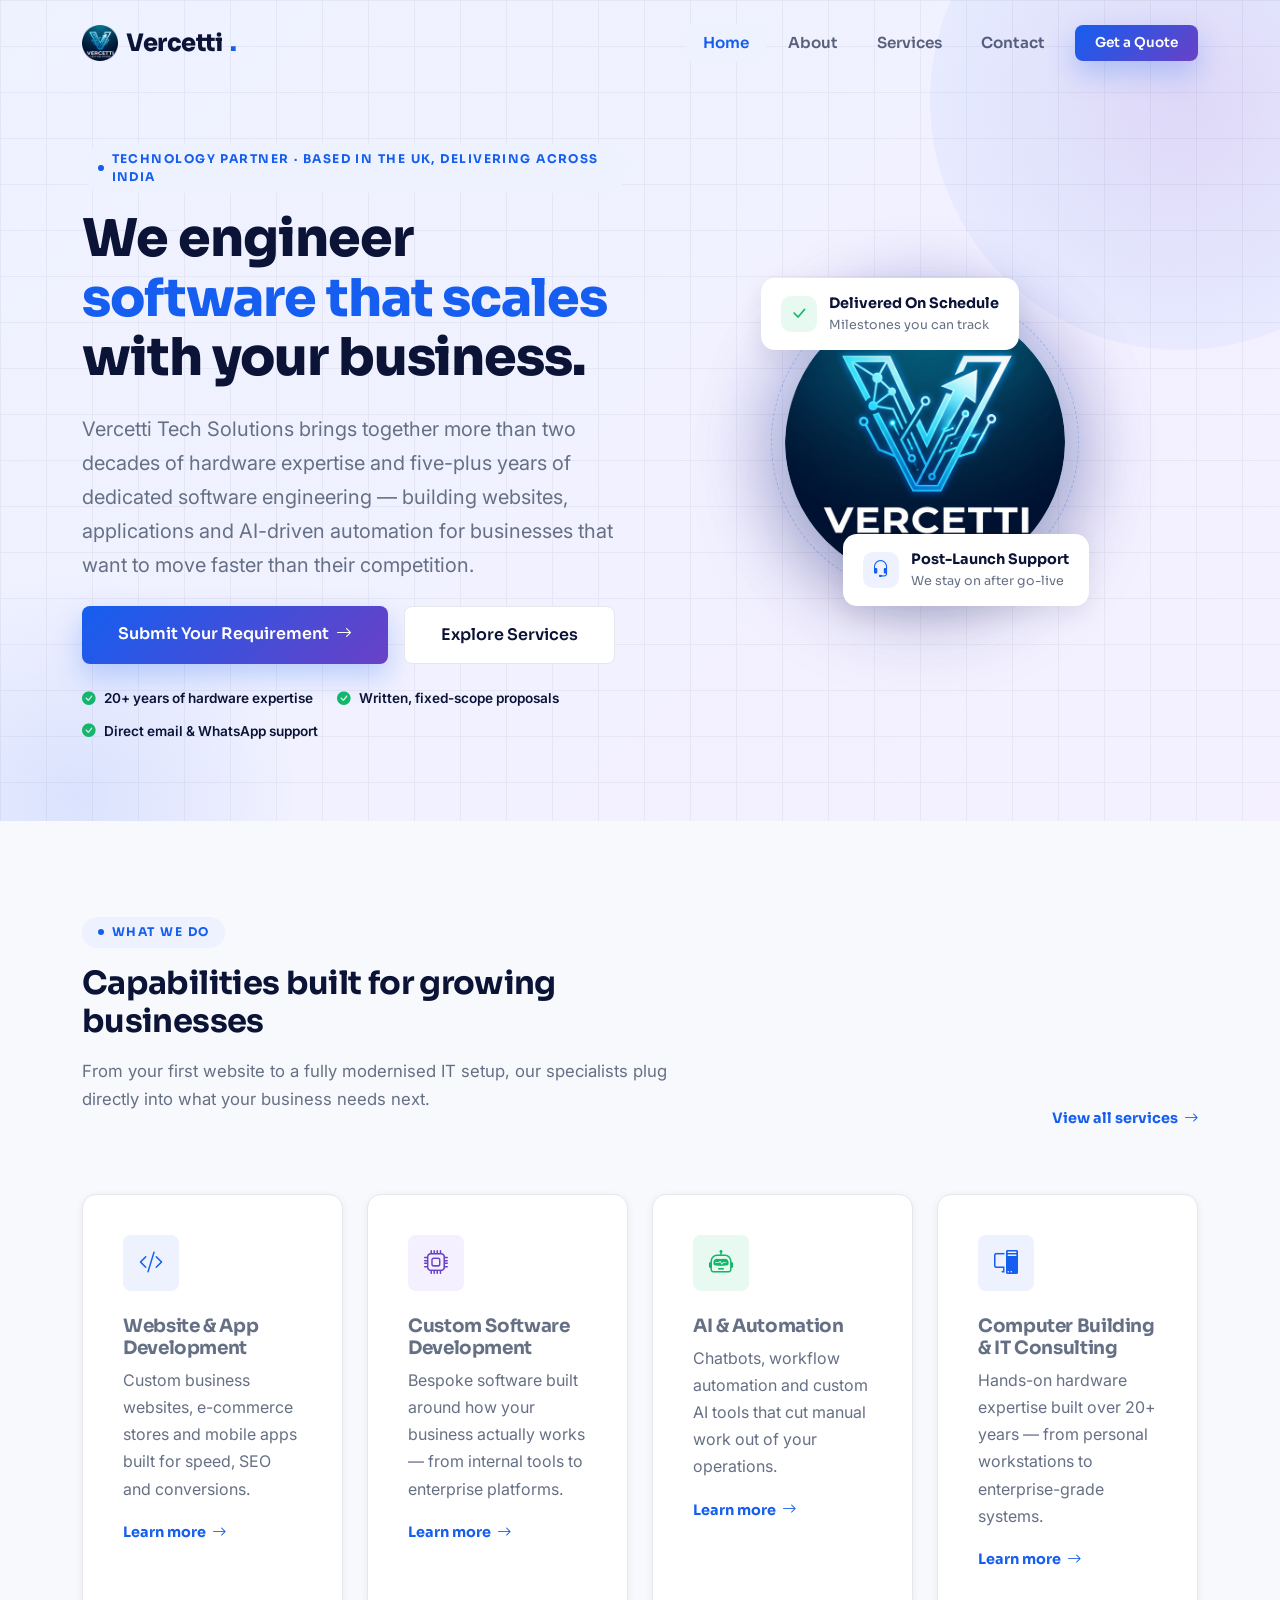
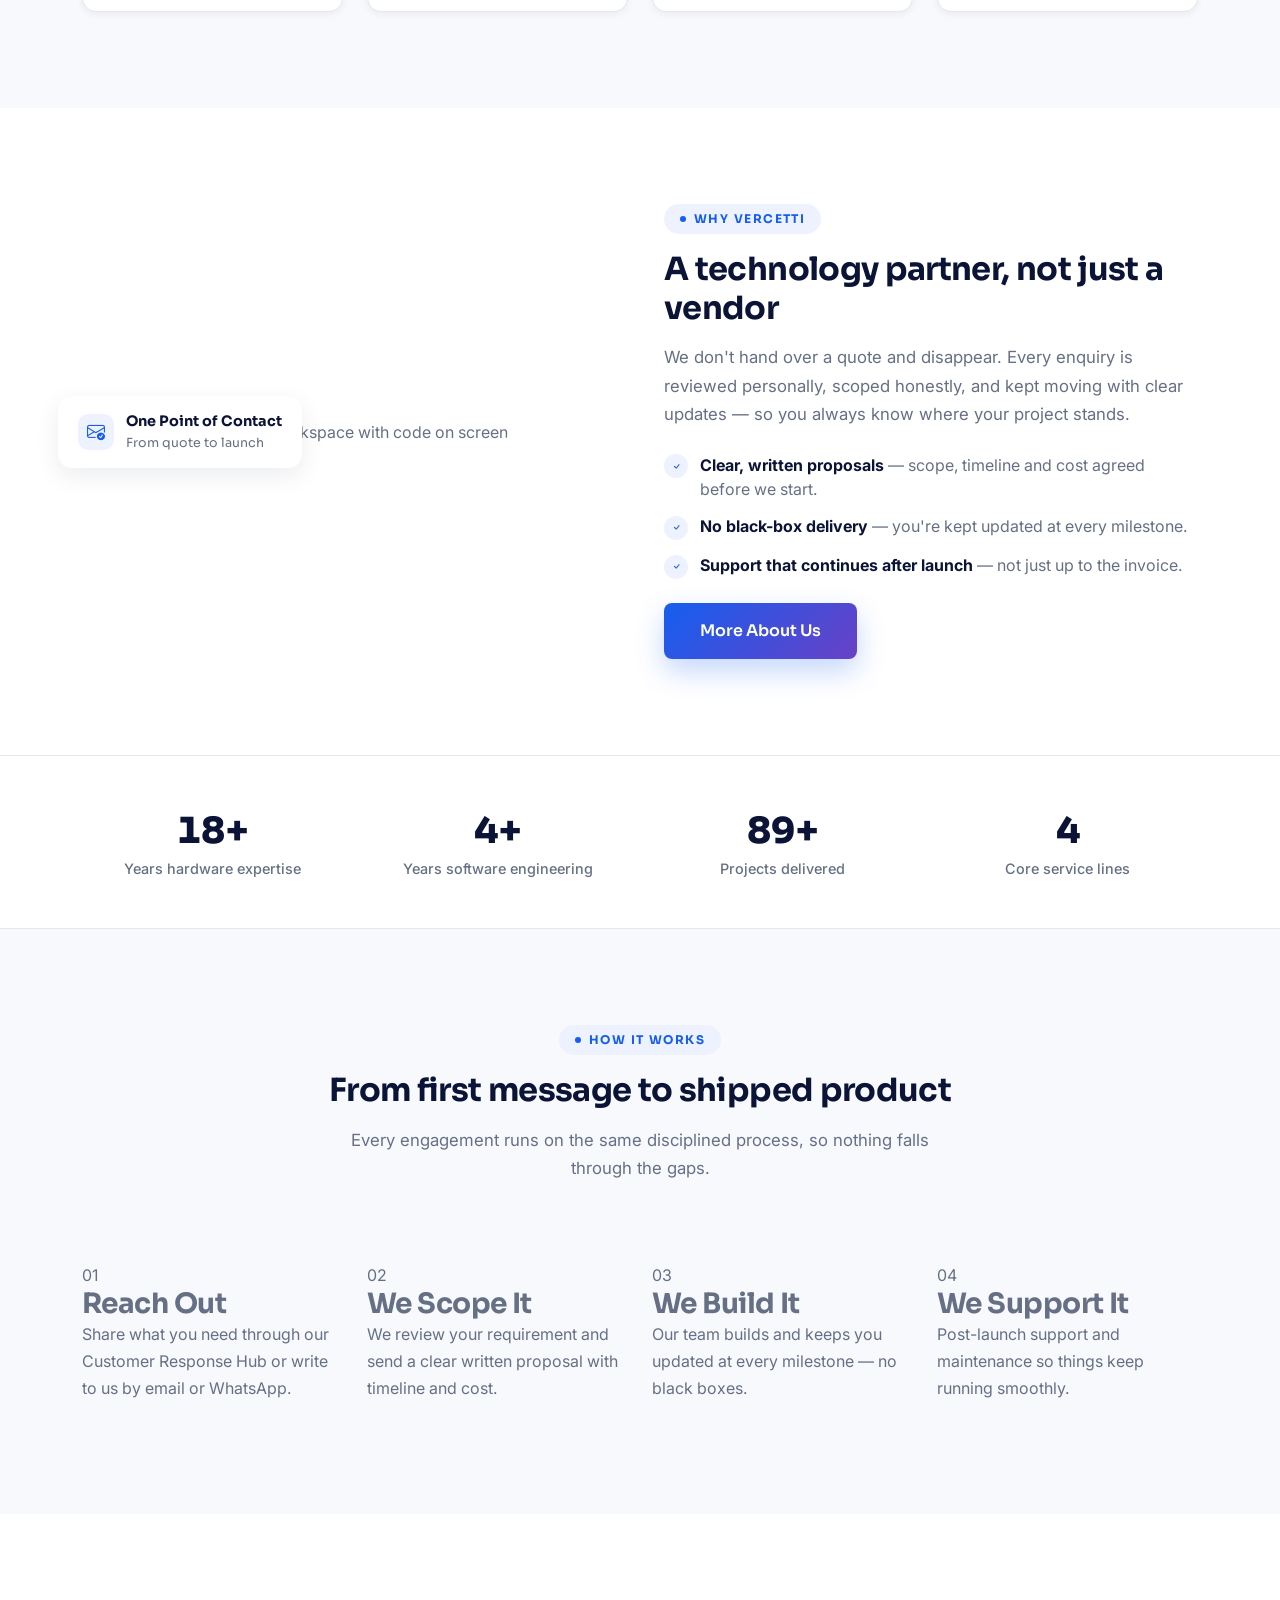
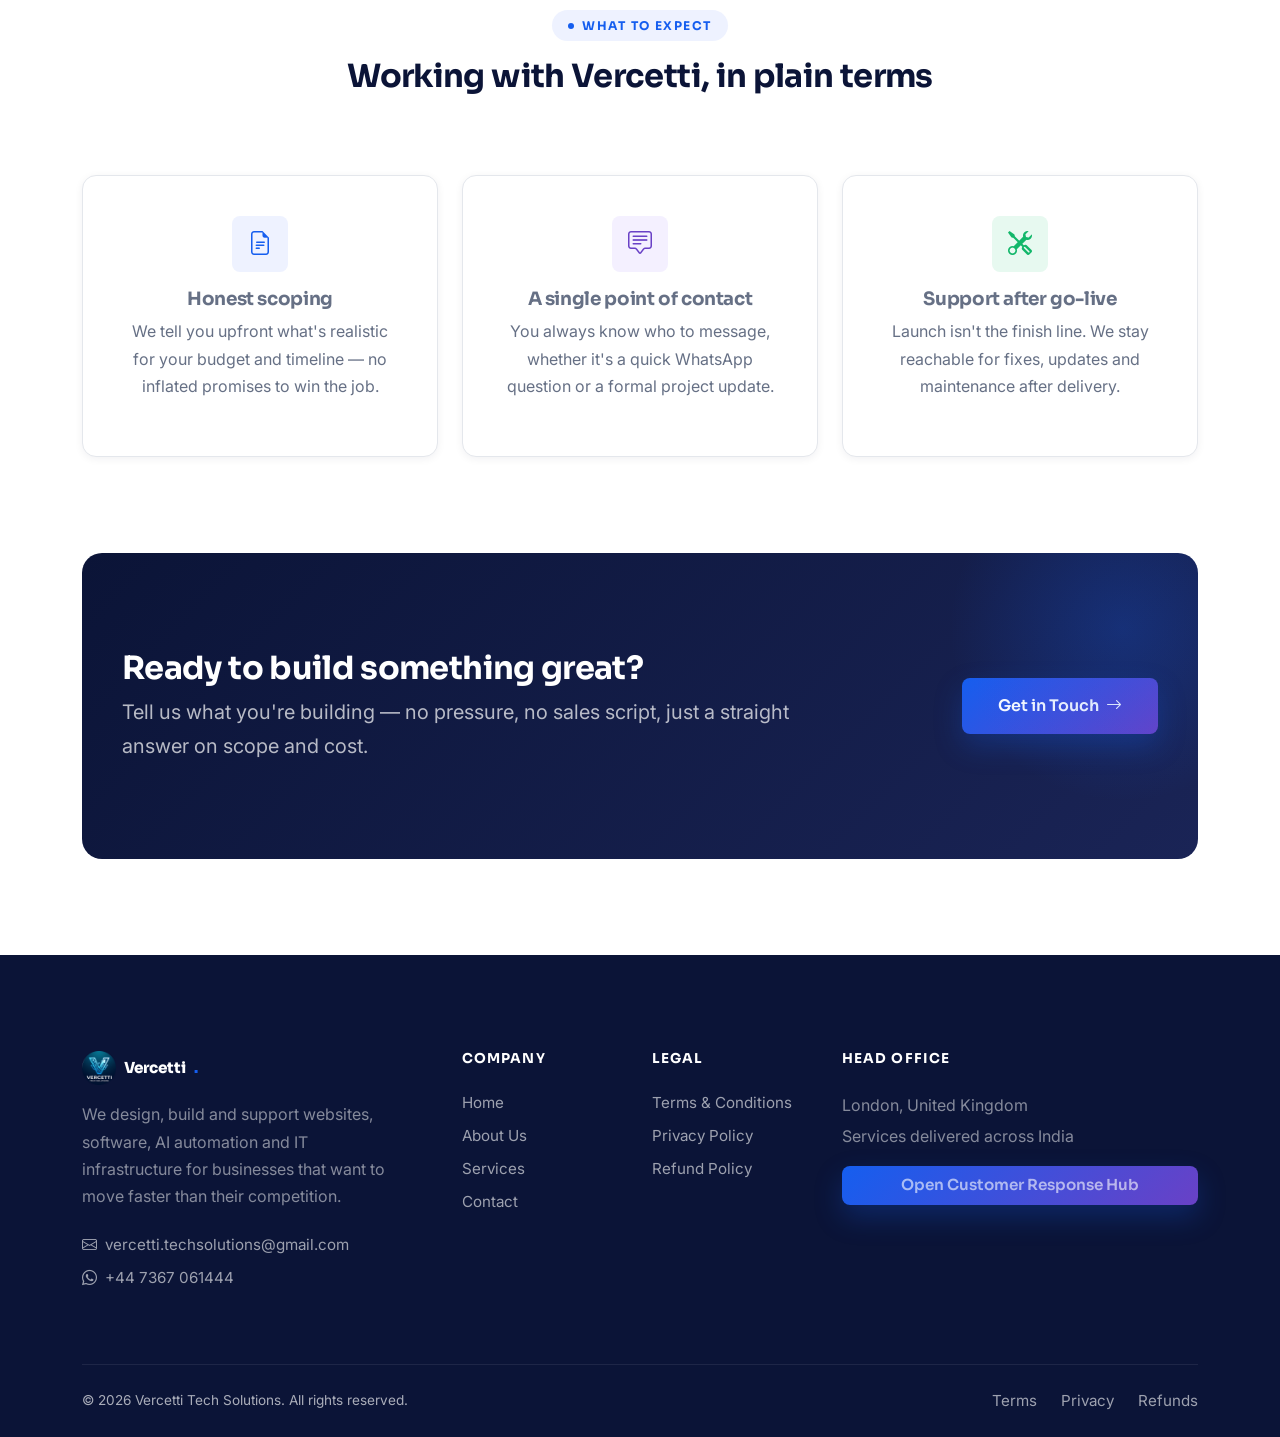
==== index.html @ 32f66ce9 "Add files via upload" ====
<!DOCTYPE html>
<html lang="en">
<head>
  <meta charset="UTF-8">
  <meta name="viewport" content="width=device-width, initial-scale=1.0">
  <title>Vercetti Tech Solutions | Web, Software &amp; IT Services</title>
  <meta name="description" content="Vercetti Tech Solutions builds websites, custom software, AI automation and IT infrastructure — backed by 20+ years of hardware expertise and 5+ years in software engineering.">
  <meta name="keywords" content="web development, custom software development, AI automation, IT consulting, computer hardware, digital marketing, Vercetti Tech Solutions">
  <meta property="og:title" content="Vercetti Tech Solutions | Web, Software &amp; IT Services">
  <meta property="og:description" content="Websites, custom software, AI automation, IT consulting and digital marketing — backed by 20+ years of hardware expertise.">
  <meta property="og:type" content="website">
  <link rel="icon" type="image/png" href="assets/favicon-32.png">
  <link rel="icon" type="image/png" sizes="64x64" href="assets/favicon-64.png">
  <link rel="apple-touch-icon" href="assets/apple-touch-icon.png">

  <link rel="preconnect" href="https://fonts.googleapis.com">
  <link rel="preconnect" href="https://fonts.gstatic.com" crossorigin>
  <link href="https://fonts.googleapis.com/css2?family=Inter:wght@400;500;600;700&family=Sora:wght@400;600;700;800&display=swap" rel="stylesheet">
  <link href="https://cdn.jsdelivr.net/npm/bootstrap@5.3.3/dist/css/bootstrap.min.css" rel="stylesheet">
  <link href="https://cdn.jsdelivr.net/npm/bootstrap-icons@1.11.3/font/bootstrap-icons.css" rel="stylesheet">
  <link href="css/custom.css" rel="stylesheet">
  <!-- Built on the Nexora template by Harshad Mahadik, distributed by ThemeWagon (MIT License) -->
</head>
<body>
<div id="scroll-progress"></div>

  <!-- NAVBAR -->
  <nav class="navbar navbar-expand-lg navbar-nexora fixed-top">
    <div class="container">
      <a class="navbar-brand navbar-brand-custom d-flex align-items-center gap-2" href="index.html"><img src="assets/vercetti-logo-small.png" alt="Vercetti Tech Solutions" class="navbar-logo-img">Vercetti<span>.</span></a>
      <button class="navbar-toggler navbar-toggler-custom" type="button" data-bs-toggle="collapse" data-bs-target="#mainNav" aria-controls="mainNav" aria-expanded="false" aria-label="Toggle navigation">
        <span class="bar"></span><span class="bar"></span><span class="bar"></span>
      </button>
      <div class="collapse navbar-collapse" id="mainNav">
        <ul class="navbar-nav ms-auto align-items-lg-center gap-1 mt-3 mt-lg-0">
          <li class="nav-item"><a class="nav-link active" href="index.html">Home</a></li>
          <li class="nav-item"><a class="nav-link" href="about.html">About</a></li>
          <li class="nav-item"><a class="nav-link" href="services.html">Services</a></li>
          <li class="nav-item"><a class="nav-link" href="contact.html">Contact</a></li>
          <li class="nav-item ms-lg-2 mt-2 mt-lg-0">
            <a href="https://forms.gle/BJgJJaCgZ5CM1GcP6" target="_blank" rel="noopener" class="btn btn-primary btn-sm-custom w-100">Get a Quote</a>
          </li>
        </ul>
      </div>
    </div>
  </nav>

  <!-- HERO -->
  <header class="hero">
    <div class="circuit-texture"></div>
    <div class="container">
      <div class="row align-items-center gy-5">
        <div class="col-lg-6 hero-content">
          <span class="eyebrow">Technology Partner · Based in the UK, Delivering Across India</span>
          <h1 class="mb-4">We engineer <span class="text-primary-custom">software that scales</span> with your business.</h1>
          <p class="fs-5 mb-4" style="max-width: 540px;">Vercetti Tech Solutions brings together more than two decades of hardware expertise and five-plus years of dedicated software engineering — building websites, applications and AI-driven automation for businesses that want to move faster than their competition.</p>
          <div class="d-flex flex-wrap gap-3 mb-4 justify-content-lg-start justify-content-center">
            <a href="https://forms.gle/BJgJJaCgZ5CM1GcP6" target="_blank" rel="noopener" class="btn btn-primary btn-lg-custom">Submit Your Requirement <i class="bi bi-arrow-right ms-1"></i></a>
            <a href="services.html" class="btn btn-light-custom btn-lg-custom">Explore Services</a>
          </div>
          <ul class="trust-mini-list justify-content-lg-start justify-content-center">
            <li><i class="bi bi-check-circle-fill"></i> 20+ years of hardware expertise</li>
            <li><i class="bi bi-check-circle-fill"></i> Written, fixed-scope proposals</li>
            <li><i class="bi bi-check-circle-fill"></i> Direct email &amp; WhatsApp support</li>
          </ul>
        </div>
        <div class="col-lg-6">
          <div class="brand-mark-wrap">
            <div class="brand-mark-glow"></div>
            <div class="brand-mark-ring"></div>
            <img src="assets/vercetti-logo.png" alt="Vercetti Tech Solutions" class="brand-mark-logo">
            <div class="hero-float-badge badge-1 d-none d-sm-flex">
              <div class="icon-box icon-box-success" style="width:36px;height:36px;border-radius:10px;font-size:1.1rem;"><i class="bi bi-check-lg"></i></div>
              <div>Delivered On Schedule<br><small class="text-slate fw-normal">Milestones you can track</small></div>
            </div>
            <div class="hero-float-badge badge-2 d-none d-sm-flex">
              <div class="icon-box icon-box-primary" style="width:36px;height:36px;border-radius:10px;font-size:1.1rem;"><i class="bi bi-headset"></i></div>
              <div>Post-Launch Support<br><small class="text-slate fw-normal">We stay on after go-live</small></div>
            </div>
          </div>
        </div>
      </div>
    </div>
  </header>

  <!-- SERVICES OVERVIEW -->
  <section class="section bg-soft">
    <div class="container">
      <div class="row section-header align-items-end">
        <div class="col-lg-7 reveal">
          <span class="eyebrow">What we do</span>
          <h2 class="section-title">Capabilities built for growing businesses</h2>
          <p class="section-subtitle">From your first website to a fully modernised IT setup, our specialists plug directly into what your business needs next.</p>
        </div>
        <div class="col-lg-5 text-lg-end mt-3 mt-lg-0 reveal">
          <a href="services.html" class="card-link-arrow">View all services <i class="bi bi-arrow-right"></i></a>
        </div>
      </div>
      <div class="row g-4">
        <div class="col-md-6 col-lg-3 reveal">
          <div class="card-premium">
            <div class="icon-box icon-box-primary mb-4"><i class="bi bi-code-slash"></i></div>
            <h3 class="card-title">Website &amp; App Development</h3>
            <p class="mb-3">Custom business websites, e-commerce stores and mobile apps built for speed, SEO and conversions.</p>
            <a href="services.html#web-app-development" class="card-link-arrow">Learn more <i class="bi bi-arrow-right"></i></a>
          </div>
        </div>
        <div class="col-md-6 col-lg-3 reveal">
          <div class="card-premium">
            <div class="icon-box icon-box-secondary mb-4"><i class="bi bi-cpu"></i></div>
            <h3 class="card-title">Custom Software Development</h3>
            <p class="mb-3">Bespoke software built around how your business actually works — from internal tools to enterprise platforms.</p>
            <a href="services.html#custom-software" class="card-link-arrow">Learn more <i class="bi bi-arrow-right"></i></a>
          </div>
        </div>
        <div class="col-md-6 col-lg-3 reveal">
          <div class="card-premium">
            <div class="icon-box icon-box-success mb-4"><i class="bi bi-robot"></i></div>
            <h3 class="card-title">AI &amp; Automation</h3>
            <p class="mb-3">Chatbots, workflow automation and custom AI tools that cut manual work out of your operations.</p>
            <a href="services.html#ai-automation" class="card-link-arrow">Learn more <i class="bi bi-arrow-right"></i></a>
          </div>
        </div>
        <div class="col-md-6 col-lg-3 reveal">
          <div class="card-premium">
            <div class="icon-box icon-box-primary mb-4"><i class="bi bi-pc-display"></i></div>
            <h3 class="card-title">Computer Building &amp; IT Consulting</h3>
            <p class="mb-3">Hands-on hardware expertise built over 20+ years — from personal workstations to enterprise-grade systems.</p>
            <a href="services.html#it-consulting" class="card-link-arrow">Learn more <i class="bi bi-arrow-right"></i></a>
          </div>
        </div>
      </div>
    </div>
  </section>

  <!-- WHY VERCETTI -->
  <section class="section">
    <div class="container">
      <div class="row align-items-center g-5">
        <div class="col-lg-6 reveal">
          <div class="position-relative">
            <img src="https://images.unsplash.com/photo-1461749280684-dccba630e2f6?w=700&h=560&fit=crop" class="rounded-img w-100" alt="Software development workspace with code on screen" style="aspect-ratio: 5/4; object-fit:cover;">
            <div class="hero-float-badge badge-2 d-none d-sm-flex" style="position:absolute; bottom:-1.5rem; left:-1.5rem; right:auto;">
              <div class="icon-box icon-box-primary" style="width:36px;height:36px;border-radius:10px;font-size:1.1rem;"><i class="bi bi-envelope-check"></i></div>
              <div>One Point of Contact<br><small class="text-slate fw-normal">From quote to launch</small></div>
            </div>
          </div>
        </div>
        <div class="col-lg-6 reveal">
          <span class="eyebrow">Why Vercetti</span>
          <h2 class="section-title">A technology partner, not just a vendor</h2>
          <p class="section-subtitle mb-4">We don't hand over a quote and disappear. Every enquiry is reviewed personally, scoped honestly, and kept moving with clear updates — so you always know where your project stands.</p>
          <ul class="list-check mb-4">
            <li><i class="bi bi-check"></i><div><strong class="text-navy">Clear, written proposals</strong> — scope, timeline and cost agreed before we start.</div></li>
            <li><i class="bi bi-check"></i><div><strong class="text-navy">No black-box delivery</strong> — you're kept updated at every milestone.</div></li>
            <li><i class="bi bi-check"></i><div><strong class="text-navy">Support that continues after launch</strong> — not just up to the invoice.</div></li>
          </ul>
          <a href="about.html" class="btn btn-primary btn-lg-custom">More About Us</a>
        </div>
      </div>
    </div>
  </section>

  <!-- STATS STRIP -->
  <section class="stats-strip py-5 bg-white">
    <div class="container">
      <div class="row text-center g-4">
        <div class="col-6 col-md-3 stat-item reveal">
          <div class="stat-number" data-count="20" data-suffix="+">0+</div>
          <div class="stat-label">Years hardware expertise</div>
        </div>
        <div class="col-6 col-md-3 stat-item reveal">
          <div class="stat-number" data-count="5" data-suffix="+">0+</div>
          <div class="stat-label">Years software engineering</div>
        </div>
        <div class="col-6 col-md-3 stat-item reveal">
          <div class="stat-number" data-count="100" data-suffix="+">0+</div>
          <div class="stat-label">Projects delivered</div>
        </div>
        <div class="col-6 col-md-3 stat-item reveal">
          <div class="stat-number" data-count="5" data-suffix="">0</div>
          <div class="stat-label">Core service lines</div>
        </div>
      </div>
    </div>
  </section>

  <!-- PROCESS -->
  <section class="section bg-soft">
    <div class="container">
      <div class="row section-header justify-content-center text-center">
        <div class="col-lg-7 reveal">
          <span class="eyebrow">How it works</span>
          <h2 class="section-title">From first message to shipped product</h2>
          <p class="section-subtitle mx-auto">Every engagement runs on the same disciplined process, so nothing falls through the gaps.</p>
        </div>
      </div>
      <div class="row g-4">
        <div class="col-md-6 col-lg-3 reveal">
          <div class="process-step">
            <span class="process-number">01</span>
            <h3 class="card-title">Reach Out</h3>
            <p>Share what you need through our Customer Response Hub or write to us by email or WhatsApp.</p>
          </div>
        </div>
        <div class="col-md-6 col-lg-3 reveal">
          <div class="process-step">
            <span class="process-number">02</span>
            <h3 class="card-title">We Scope It</h3>
            <p>We review your requirement and send a clear written proposal with timeline and cost.</p>
          </div>
        </div>
        <div class="col-md-6 col-lg-3 reveal">
          <div class="process-step">
            <span class="process-number">03</span>
            <h3 class="card-title">We Build It</h3>
            <p>Our team builds and keeps you updated at every milestone — no black boxes.</p>
          </div>
        </div>
        <div class="col-md-6 col-lg-3 reveal">
          <div class="process-step">
            <span class="process-number">04</span>
            <h3 class="card-title">We Support It</h3>
            <p>Post-launch support and maintenance so things keep running smoothly.</p>
          </div>
        </div>
      </div>
    </div>
  </section>

  <!-- TRUST / WHAT TO EXPECT -->
  <section class="section">
    <div class="container">
      <div class="row section-header justify-content-center text-center">
        <div class="col-lg-7 reveal">
          <span class="eyebrow">What to expect</span>
          <h2 class="section-title">Working with Vercetti, in plain terms</h2>
        </div>
      </div>
      <div class="row g-4">
        <div class="col-md-6 col-lg-4 reveal">
          <div class="card-premium text-center">
            <div class="icon-box icon-box-primary mx-auto mb-3"><i class="bi bi-file-earmark-text"></i></div>
            <h3 class="card-title">Honest scoping</h3>
            <p>We tell you upfront what's realistic for your budget and timeline — no inflated promises to win the job.</p>
          </div>
        </div>
        <div class="col-md-6 col-lg-4 reveal">
          <div class="card-premium text-center">
            <div class="icon-box icon-box-secondary mx-auto mb-3"><i class="bi bi-chat-square-text"></i></div>
            <h3 class="card-title">A single point of contact</h3>
            <p>You always know who to message, whether it's a quick WhatsApp question or a formal project update.</p>
          </div>
        </div>
        <div class="col-md-6 col-lg-4 reveal">
          <div class="card-premium text-center">
            <div class="icon-box icon-box-success mx-auto mb-3"><i class="bi bi-tools"></i></div>
            <h3 class="card-title">Support after go-live</h3>
            <p>Launch isn't the finish line. We stay reachable for fixes, updates and maintenance after delivery.</p>
          </div>
        </div>
      </div>
    </div>
  </section>

  <!-- CTA -->
  <section class="section pt-0">
    <div class="container">
      <div class="cta-section reveal">
        <div class="row align-items-center">
          <div class="col-lg-8">
            <h2 class="mb-2">Ready to build something great?</h2>
            <p class="mb-0 fs-5">Tell us what you're building — no pressure, no sales script, just a straight answer on scope and cost.</p>
          </div>
          <div class="col-lg-4 text-lg-end mt-4 mt-lg-0">
            <a href="contact.html" class="btn btn-primary btn-lg-custom">Get in Touch <i class="bi bi-arrow-right ms-1"></i></a>
          </div>
        </div>
      </div>
    </div>
  </section>

  <!-- FOOTER -->
  <footer class="footer-nexora">
    <div class="container">
      <div class="row gy-4">
        <div class="col-lg-4 col-md-6">
          <a class="navbar-brand-custom d-inline-flex align-items-center gap-2 mb-3" href="index.html" style="color:#fff !important;"><img src="assets/vercetti-logo-small.png" alt="Vercetti Tech Solutions" class="navbar-logo-img">Vercetti<span style="color:var(--n-primary)">.</span></a>
          <p class="text-white-50 mb-4" style="max-width:320px;">We design, build and support websites, software, AI automation and IT infrastructure for businesses that want to move faster than their competition.</p>
          <div class="d-flex flex-column">
            <a href="mailto:vercetti.techsolutions@gmail.com" class="d-inline-flex align-items-center gap-2"><i class="bi bi-envelope"></i> vercetti.techsolutions@gmail.com</a>
            <a href="https://wa.me/447367061444" target="_blank" rel="noopener" class="d-inline-flex align-items-center gap-2"><i class="bi bi-whatsapp"></i> +44 7367 061444</a>
          </div>
        </div>
        <div class="col-lg-2 col-md-6 col-6">
          <h6>Company</h6>
          <a href="index.html">Home</a>
          <a href="about.html">About Us</a>
          <a href="services.html">Services</a>
          <a href="contact.html">Contact</a>
        </div>
        <div class="col-lg-2 col-md-6 col-6">
          <h6>Legal</h6>
          <a href="terms.html">Terms &amp; Conditions</a>
          <a href="privacy.html">Privacy Policy</a>
          <a href="refund-policy.html">Refund Policy</a>
        </div>
        <div class="col-lg-4 col-md-6">
          <h6>Head Office</h6>
          <p class="text-white-50 mb-1">London, United Kingdom</p>
          <p class="text-white-50 mb-3">Services delivered across India</p>
          <a href="https://forms.gle/BJgJJaCgZ5CM1GcP6" target="_blank" rel="noopener" class="btn btn-primary btn-sm-custom">Open Customer Response Hub</a>
        </div>
      </div>
      <div class="footer-bottom d-flex flex-column flex-md-row justify-content-between align-items-center gap-2 text-center text-md-start">
        <p class="mb-0">&copy; <span id="year"></span> Vercetti Tech Solutions. All rights reserved.</p>
        <div class="d-flex gap-4">
          <a href="terms.html" class="mb-0">Terms</a>
          <a href="privacy.html" class="mb-0">Privacy</a>
          <a href="refund-policy.html" class="mb-0">Refunds</a>
        </div>
      </div>
    </div>
  </footer>

  <button class="back-to-top" aria-label="Back to top"><i class="bi bi-arrow-up"></i></button>

  <script src="https://cdn.jsdelivr.net/npm/bootstrap@5.3.3/dist/js/bootstrap.bundle.min.js"></script>
  <script src="js/main.js"></script>
  <script>document.getElementById('year').textContent = new Date().getFullYear();</script>
</body>
</html>
---- css/custom.css ----
/* =====================================================
   VERCETTI TECH SOLUTIONS — Site Stylesheet
   Built on the "Nexora" Bootstrap 5 template
   Design & code (c) Harshad Mahadik, distributed by ThemeWagon
   Licensed under the MIT License — original notice retained
   per license terms. Adapted and extended for Vercetti Tech
   Solutions (colors unchanged, content/markup customised).
   ===================================================== */

:root {
  /* Color system */
  --n-primary: #155EEF;
  --n-primary-dark: #0E3FB0;
  --n-secondary: #6941C6;
  --n-navy: #0B1437;
  --n-success: #12B76A;
  --n-slate: #667085;
  --n-slate-light: #98A2B3;
  --n-bg: #F7F9FC;
  --n-bg-alt: #EEF2FF;
  --n-border: #E4E7EC;
  --n-white: #FFFFFF;

  /* Gradients */
  --n-gradient-primary: linear-gradient(135deg, #155EEF 0%, #6941C6 100%);
  --n-gradient-soft: linear-gradient(135deg, #EEF2FF 0%, #F4F0FF 100%);
  --n-gradient-dark: linear-gradient(135deg, #0B1437 0%, #1A2456 100%);

  /* Typography */
  --n-font-display: 'Sora', sans-serif;
  --n-font-body: 'Inter', sans-serif;

  /* Spacing rhythm (8px base) */
  --n-space-xs: 0.5rem;
  --n-space-sm: 1rem;
  --n-space-md: 1.5rem;
  --n-space-lg: 2.5rem;
  --n-space-xl: 4rem;
  --n-space-2xl: 6rem;

  /* Radius */
  --n-radius-sm: 8px;
  --n-radius-md: 14px;
  --n-radius-lg: 20px;
  --n-radius-pill: 100px;

  /* Shadows */
  --n-shadow-sm: 0 2px 8px rgba(11, 20, 55, 0.06);
  --n-shadow-md: 0 8px 24px rgba(11, 20, 55, 0.08);
  --n-shadow-lg: 0 20px 48px rgba(11, 20, 55, 0.12);
  --n-shadow-primary: 0 12px 28px rgba(21, 94, 239, 0.25);

  /* Bootstrap overrides */
  --bs-primary: #155EEF;
  --bs-primary-rgb: 21, 94, 239;
  --bs-body-font-family: var(--n-font-body);
  --bs-body-color: var(--n-slate);
  --bs-body-bg: var(--n-white);
}

/* =====================================================
   BASE
   ===================================================== */
html { scroll-behavior: smooth; }

body {
  font-family: var(--n-font-body);
  color: var(--n-slate);
  background-color: var(--n-white);
  -webkit-font-smoothing: antialiased;
  overflow-x: hidden;
}

h1, h2, h3, h4, h5, h6,
.font-display {
  font-family: var(--n-font-display);
  color: var(--n-navy);
  font-weight: 700;
  letter-spacing: -0.02em;
}

h1 { font-weight: 800; }

p { line-height: 1.7; }

a { text-decoration: none; }

.text-primary-custom { color: var(--n-primary) !important; }
.text-slate { color: var(--n-slate) !important; }
.text-navy { color: var(--n-navy) !important; }
.bg-soft { background-color: var(--n-bg) !important; }
.bg-soft-alt { background: var(--n-gradient-soft) !important; }
.bg-navy { background-color: var(--n-navy) !important; }
.bg-gradient-primary { background: var(--n-gradient-primary) !important; }
.bg-gradient-dark { background: var(--n-gradient-dark) !important; }

/* Section spacing rhythm */
.section { padding-top: var(--n-space-2xl); padding-bottom: var(--n-space-2xl); }
.section-sm { padding-top: var(--n-space-xl); padding-bottom: var(--n-space-xl); }

@media (max-width: 767.98px) {
  .section { padding-top: var(--n-space-xl); padding-bottom: var(--n-space-xl); }
  .section-sm { padding-top: var(--n-space-lg); padding-bottom: var(--n-space-lg); }
}

/* Eyebrow label */
.eyebrow {
  display: inline-flex;
  align-items: center;
  gap: 0.5rem;
  font-family: var(--n-font-display);
  font-size: 0.75rem;
  font-weight: 700;
  letter-spacing: 0.12em;
  text-transform: uppercase;
  color: var(--n-primary);
  background: var(--n-bg-alt);
  padding: 0.4rem 1rem;
  border-radius: var(--n-radius-pill);
  margin-bottom: var(--n-space-sm);
}

.eyebrow::before {
  content: '';
  width: 6px;
  height: 6px;
  border-radius: 50%;
  background: var(--n-primary);
  display: inline-block;
}

.section-title { margin-bottom: var(--n-space-sm); }
.section-subtitle {
  font-size: 1.05rem;
  color: var(--n-slate);
  max-width: 620px;
}
.section-header { margin-bottom: var(--n-space-xl); }

/* =====================================================
   BUTTONS
   ===================================================== */
.btn {
  font-family: var(--n-font-display);
  font-weight: 600;
  border-radius: var(--n-radius-sm);
  padding: 0.75rem 1.75rem;
  font-size: 0.95rem;
  transition: all 0.25s ease;
  border-width: 1.5px;
}

.btn-primary {
  background: var(--n-gradient-primary);
  border: none;
  box-shadow: var(--n-shadow-primary);
  color: #fff;
}

.btn-primary:hover {
  transform: translateY(-2px);
  box-shadow: 0 16px 32px rgba(21, 94, 239, 0.32);
  color: #fff;
}

.btn-outline-primary {
  border-color: var(--n-primary);
  color: var(--n-primary);
  background: transparent;
}

.btn-outline-primary:hover {
  background: var(--n-primary);
  border-color: var(--n-primary);
  transform: translateY(-2px);
}

.btn-light-custom {
  background: #fff;
  color: var(--n-navy);
  border: 1.5px solid var(--n-border);
}

.btn-light-custom:hover {
  background: var(--n-bg);
  transform: translateY(-2px);
}

.btn-outline-white {
  border-color: rgba(255,255,255,0.4);
  color: #fff;
}

.btn-outline-white:hover {
  background: rgba(255,255,255,0.12);
  border-color: #fff;
  color: #fff;
}

.btn-lg-custom { padding: 1rem 2.25rem; font-size: 1rem; }
.btn-sm-custom { padding: 0.5rem 1.25rem; font-size: 0.85rem; }

/* =====================================================
   NAVBAR
   ===================================================== */
.navbar-nexora {
  padding: 1.25rem 0;
  transition: all 0.3s ease;
  background: rgba(255, 255, 255, 0.0);
}

.navbar-nexora.scrolled {
  padding: 0.75rem 0;
  background: rgba(255, 255, 255, 0.92);
  backdrop-filter: blur(12px);
  box-shadow: var(--n-shadow-sm);
}

.navbar-brand-custom {
  font-family: var(--n-font-display);
  font-weight: 800;
  font-size: 1.5rem;
  color: var(--n-navy) !important;
  letter-spacing: -0.02em;
}

.navbar-brand-custom span { color: var(--n-primary); }

.navbar-nexora .nav-link {
  font-family: var(--n-font-display);
  font-weight: 600;
  font-size: 0.95rem;
  color: var(--n-navy) !important;
  opacity: 0.65;
  padding: 0.5rem 1.1rem !important;
  border-radius: var(--n-radius-sm);
  transition: all 0.2s ease;
}

.navbar-nexora .nav-link:hover,
.navbar-nexora .nav-link.active {
  color: var(--n-primary) !important;
  opacity: 1;
  background: var(--n-bg-alt);
}

.navbar-toggler-custom {
  border: none;
  width: 44px;
  height: 44px;
  border-radius: var(--n-radius-sm);
  background: var(--n-bg-alt);
  display: flex;
  align-items: center;
  justify-content: center;
  gap: 4px;
  flex-direction: column;
  padding: 0;
}

.navbar-toggler-custom .bar {
  width: 20px;
  height: 2px;
  background: var(--n-navy);
  border-radius: 2px;
  transition: all 0.3s ease;
}

.navbar-toggler-custom.active .bar:nth-child(1) {
  transform: translateY(6px) rotate(45deg);
}
.navbar-toggler-custom.active .bar:nth-child(2) { opacity: 0; }
.navbar-toggler-custom.active .bar:nth-child(3) {
  transform: translateY(-6px) rotate(-45deg);
}

/* =====================================================
   HERO
   ===================================================== */
.hero {
  position: relative;
  padding-top: 9rem;
  padding-bottom: 5rem;
  background: var(--n-gradient-soft);
  overflow: hidden;
}

.hero::before {
  content: '';
  position: absolute;
  top: -150px;
  right: -150px;
  width: 500px;
  height: 500px;
  border-radius: 50%;
  background: radial-gradient(circle, rgba(105,65,198,0.14) 0%, rgba(21,94,239,0.06) 60%, transparent 100%);
  z-index: 0;
}

.hero::after {
  content: '';
  position: absolute;
  bottom: -200px;
  left: -150px;
  width: 450px;
  height: 450px;
  border-radius: 50%;
  background: radial-gradient(circle, rgba(21,94,239,0.10) 0%, transparent 70%);
  z-index: 0;
}

.hero-content { position: relative; z-index: 2; }

.hero h1 { font-size: 3.25rem; line-height: 1.15; }

@media (max-width: 991.98px) {
  .hero { padding-top: 7rem; text-align: center; }
  .hero h1 { font-size: 2.4rem; }
}

@media (max-width: 575.98px) {
  .hero h1 { font-size: 2rem; }
}

/* Trust strip under hero */
.trust-mini-list {
  list-style: none;
  padding: 0;
  margin: 0;
  display: flex;
  flex-wrap: wrap;
  gap: 0.75rem 1.5rem;
}
.trust-mini-list li {
  display: flex;
  align-items: center;
  gap: 0.5rem;
  font-size: 0.85rem;
  font-weight: 600;
  color: var(--n-navy);
}
.trust-mini-list li i { color: var(--n-success); }

/* Hero visual / dashboard mock card */
.hero-visual {
  position: relative;
  z-index: 1;
}

.hero-mock-card {
  background: #fff;
  border-radius: var(--n-radius-lg);
  box-shadow: var(--n-shadow-lg);
  padding: var(--n-space-md);
  border: 1px solid var(--n-border);
  position: relative;
}

.hero-mock-card .mock-bar {
  height: 10px;
  border-radius: var(--n-radius-pill);
  background: var(--n-bg-alt);
  margin-bottom: 0.75rem;
}

.hero-float-badge {
  position: absolute;
  background: #fff;
  border-radius: var(--n-radius-md);
  box-shadow: var(--n-shadow-md);
  padding: 0.9rem 1.25rem;
  display: flex;
  align-items: center;
  gap: 0.75rem;
  font-family: var(--n-font-display);
  font-weight: 700;
  font-size: 0.9rem;
  color: var(--n-navy);
  z-index: 3;
}

.hero-float-badge.badge-1 { top: -1.5rem; left: -1.5rem; }
.hero-float-badge.badge-2 { bottom: -1.5rem; right: -1.5rem; }

.hero-float-badge .icon-box {
  width: 36px;
  height: 36px;
  border-radius: 10px;
  display: flex;
  align-items: center;
  justify-content: center;
  flex-shrink: 0;
}

@media (max-width: 767.98px) {
  .hero-float-badge { padding: 0.6rem 0.9rem; font-size: 0.75rem; }
  .hero-float-badge.badge-1 { top: -1rem; left: -0.5rem; }
  .hero-float-badge.badge-2 { bottom: -1rem; right: -0.5rem; }
}

/* Stats strip */
.stats-strip {
  border-top: 1px solid var(--n-border);
  border-bottom: 1px solid var(--n-border);
}

.stat-item .stat-number {
  font-family: var(--n-font-display);
  font-size: 2.25rem;
  font-weight: 800;
  color: var(--n-navy);
}

.stat-item .stat-label {
  font-size: 0.9rem;
  color: var(--n-slate);
  font-weight: 500;
}

/* =====================================================
   ICON BOXES
   ===================================================== */
.icon-box {
  width: 56px;
  height: 56px;
  border-radius: var(--n-radius-sm);
  display: flex;
  align-items: center;
  justify-content: center;
  font-size: 1.5rem;
  flex-shrink: 0;
}

.icon-box-primary { background: var(--n-bg-alt); color: var(--n-primary); }
.icon-box-secondary { background: #F4F0FF; color: var(--n-secondary); }
.icon-box-success { background: #E7F9F0; color: var(--n-success); }

.icon-box-lg { width: 72px; height: 72px; font-size: 2rem; border-radius: var(--n-radius-md); }

.icon-box-white {
  background: rgba(255,255,255,0.12);
  color: #fff;
}

/* =====================================================
   CARDS — premium card system
   ===================================================== */
.card-premium {
  background: #fff;
  border: 1px solid var(--n-border);
  border-radius: var(--n-radius-md);
  box-shadow: var(--n-shadow-sm);
  transition: all 0.3s ease;
  padding: var(--n-space-lg);
  height: 100%;
}

.card-premium:hover {
  box-shadow: var(--n-shadow-md);
  transform: translateY(-6px);
  border-color: transparent;
}

.card-premium .card-title {
  font-size: 1.15rem;
  margin-bottom: 0.5rem;
}

.card-link-arrow {
  font-family: var(--n-font-display);
  font-weight: 700;
  font-size: 0.9rem;
  color: var(--n-primary);
  display: inline-flex;
  align-items: center;
  gap: 0.4rem;
  transition: gap 0.2s ease;
}

.card-link-arrow:hover { gap: 0.7rem; color: var(--n-primary-dark); }

/* Logo cloud */
.logo-cloud-item {
  display: flex;
  align-items: center;
  justify-content: center;
  font-family: var(--n-font-display);
  font-weight: 800;
  font-size: 1.25rem;
  color: var(--n-slate-light);
  opacity: 0.7;
  transition: opacity 0.2s ease;
}

.logo-cloud-item:hover { opacity: 1; color: var(--n-navy); }

/* =====================================================
   FORMS
   ===================================================== */
.form-control,
.form-select {
  border: 1.5px solid var(--n-border);
  border-radius: var(--n-radius-sm);
  padding: 0.85rem 1.1rem;
  font-size: 0.95rem;
  background-color: var(--n-bg);
  transition: all 0.2s ease;
}

.form-control:focus,
.form-select:focus {
  border-color: var(--n-primary);
  box-shadow: 0 0 0 4px rgba(21, 94, 239, 0.1);
  background-color: #fff;
}

.form-label {
  font-family: var(--n-font-display);
  font-weight: 600;
  font-size: 0.9rem;
  color: var(--n-navy);
  margin-bottom: 0.5rem;
}

/* Newsletter / CTA section */
.cta-section {
  background: var(--n-gradient-dark);
  border-radius: var(--n-radius-lg);
  padding: var(--n-space-2xl) var(--n-space-lg);
  position: relative;
  overflow: hidden;
}

.cta-section::before {
  content: '';
  position: absolute;
  top: -100px;
  right: -100px;
  width: 350px;
  height: 350px;
  border-radius: 50%;
  background: radial-gradient(circle, rgba(21,94,239,0.25) 0%, transparent 70%);
}

.cta-section h2, .cta-section p { color: #fff; position: relative; z-index: 1; }
.cta-section p { color: rgba(255,255,255,0.7); }

/* =====================================================
   FOOTER
   ===================================================== */
.footer-nexora {
  background: var(--n-navy);
  color: rgba(255,255,255,0.65);
  padding-top: var(--n-space-2xl);
}

.footer-nexora h6 {
  color: #fff;
  font-size: 0.85rem;
  letter-spacing: 0.08em;
  text-transform: uppercase;
  margin-bottom: var(--n-space-md);
}

.footer-nexora a {
  color: rgba(255,255,255,0.6);
  transition: color 0.2s ease;
  display: block;
  margin-bottom: 0.65rem;
  font-size: 0.95rem;
}

.footer-nexora a:hover { color: #fff; }

.footer-bottom {
  border-top: 1px solid rgba(255,255,255,0.08);
  margin-top: var(--n-space-xl);
  padding: var(--n-space-md) 0;
  font-size: 0.85rem;
}

.social-icon {
  width: 40px;
  height: 40px;
  border-radius: 50%;
  background: rgba(255,255,255,0.06);
  display: flex;
  align-items: center;
  justify-content: center;
  color: #fff !important;
  transition: all 0.2s ease;
  margin-bottom: 0 !important;
}

.social-icon:hover { background: var(--n-primary); transform: translateY(-3px); }

/* =====================================================
   PAGE HEADER (sub-pages)
   ===================================================== */
.page-header {
  background: var(--n-gradient-dark);
  padding: 8rem 0 4rem;
  position: relative;
  overflow: hidden;
  text-align: center;
}

.page-header::before {
  content: '';
  position: absolute;
  top: -120px;
  right: -120px;
  width: 400px;
  height: 400px;
  border-radius: 50%;
  background: radial-gradient(circle, rgba(21,94,239,0.25) 0%, transparent 70%);
}

.page-header h1 { color: #fff; }
.page-header p { color: rgba(255,255,255,0.7); max-width: 620px; margin: 0.75rem auto 0; position: relative; z-index: 1; }

.breadcrumb-custom {
  display: inline-flex;
  gap: 0.5rem;
  font-size: 0.9rem;
  color: rgba(255,255,255,0.6);
  font-weight: 500;
  position: relative;
  z-index: 1;
}

.breadcrumb-custom a { color: rgba(255,255,255,0.6); }
.breadcrumb-custom a:hover { color: #fff; }
.breadcrumb-custom .active { color: var(--n-primary); }

/* =====================================================
   SCROLL REVEAL (lightweight)
   ===================================================== */
.reveal {
  opacity: 0;
  transform: translateY(24px);
  transition: opacity 0.6s ease, transform 0.6s ease;
}

.reveal.is-visible {
  opacity: 1;
  transform: translateY(0);
}

@media (prefers-reduced-motion: reduce) {
  .reveal { opacity: 1; transform: none; transition: none; }
  .card-premium:hover, .btn:hover { transform: none; }
}

/* =====================================================
   MISC UTILITIES
   ===================================================== */
.divider-line { height: 1px; background: var(--n-border); border: none; }

.rounded-img { border-radius: var(--n-radius-lg); }

.badge-soft {
  background: var(--n-bg-alt);
  color: var(--n-primary);
  font-weight: 600;
  padding: 0.35rem 0.85rem;
  border-radius: var(--n-radius-pill);
  font-size: 0.8rem;
}

.list-check {
  list-style: none;
  padding: 0;
}

.list-check li {
  display: flex;
  align-items: flex-start;
  gap: 0.75rem;
  margin-bottom: 0.85rem;
}

.list-check li i {
  color: var(--n-primary);
  background: var(--n-bg-alt);
  width: 24px;
  height: 24px;
  border-radius: 50%;
  display: flex;
  align-items: center;
  justify-content: center;
  font-size: 0.7rem;
  flex-shrink: 0;
  margin-top: 0.1rem;
}

/* Sidebar widgets */
.widget {
  background: #fff;
  border: 1px solid var(--n-border);
  border-radius: var(--n-radius-md);
  padding: var(--n-space-md);
  margin-bottom: var(--n-space-md);
}

.widget h5 { font-size: 1rem; margin-bottom: var(--n-space-sm); }

.widget-link-list { list-style: none; padding: 0; margin: 0; }
.widget-link-list li {
  display: flex;
  justify-content: space-between;
  align-items: center;
  gap: 0.5rem;
  padding: 0.6rem 0;
  border-bottom: 1px solid var(--n-border);
  font-size: 0.9rem;
  color: var(--n-navy);
  font-weight: 500;
}
.widget-link-list li:last-child { border-bottom: none; }
.widget-link-list li span { color: var(--n-slate-light); font-weight: 400; }

/* FAQ accordion custom */
.accordion-custom .accordion-item {
  border: 1px solid var(--n-border);
  border-radius: var(--n-radius-sm) !important;
  margin-bottom: 1rem;
  overflow: hidden;
}

.accordion-custom .accordion-button {
  font-family: var(--n-font-display);
  font-weight: 700;
  color: var(--n-navy);
  background: #fff;
  padding: 1.25rem 1.5rem;
}

.accordion-custom .accordion-button:not(.collapsed) {
  color: var(--n-primary);
  background: var(--n-bg-alt);
  box-shadow: none;
}

.accordion-custom .accordion-button:focus { box-shadow: none; border-color: var(--n-border); }
.accordion-custom .accordion-body { padding: 1.25rem 1.5rem; color: var(--n-slate); }

/* Back to top */
.back-to-top {
  position: fixed;
  bottom: 2rem;
  right: 2rem;
  width: 48px;
  height: 48px;
  border-radius: 50%;
  background: var(--n-gradient-primary);
  color: #fff;
  display: flex;
  align-items: center;
  justify-content: center;
  box-shadow: var(--n-shadow-primary);
  opacity: 0;
  visibility: hidden;
  transform: translateY(10px);
  transition: all 0.3s ease;
  z-index: 999;
  border: none;
}

.back-to-top.show { opacity: 1; visibility: visible; transform: translateY(0); }

/* Service detail icon list */
.feature-grid-item {
  display: flex;
  gap: 1rem;
  padding: var(--n-space-md);
  background: var(--n-bg);
  border-radius: var(--n-radius-md);
  height: 100%;
}

/* WhatsApp accent */
.icon-box-whatsapp { background: #E7F9F0; color: #25D366; }
.btn-whatsapp { background: #25D366; border: none; color: #fff; box-shadow: 0 12px 28px rgba(37,211,102,0.25); }
.btn-whatsapp:hover { background: #1DA851; color: #fff; transform: translateY(-2px); }

/* =====================================================
   BRAND MARK (logo)
   ===================================================== */
.navbar-logo-img {
  width: 36px;
  height: 36px;
  object-fit: contain;
  flex-shrink: 0;
}

.footer-nexora .navbar-logo-img { width: 34px; height: 34px; }

/* Hero brand-mark showcase — animated, glow blended into page background */
.brand-mark-wrap {
  position: relative;
  width: 280px;
  height: 280px;
  margin: 0 auto;
  display: flex;
  align-items: center;
  justify-content: center;
}

.brand-mark-glow {
  position: absolute;
  inset: -50px;
  border-radius: 50%;
  background: radial-gradient(circle, rgba(11,20,55,0.32) 0%, rgba(21,94,239,0.20) 42%, rgba(105,65,198,0.10) 62%, transparent 78%);
  filter: blur(22px);
  animation: brandPulse 4.5s ease-in-out infinite;
  z-index: 0;
}

.brand-mark-ring {
  position: absolute;
  inset: -14px;
  border-radius: 50%;
  border: 1px dashed rgba(21,94,239,0.25);
  animation: brandSpin 30s linear infinite;
  z-index: 1;
}

.brand-mark-logo {
  position: relative;
  width: 100%;
  height: 100%;
  object-fit: contain;
  border-radius: 50%;
  z-index: 2;
  animation: brandFloat 6s ease-in-out infinite;
  filter: drop-shadow(0 22px 44px rgba(11,20,55,0.32));
}

@keyframes brandFloat {
  0%, 100% { transform: translateY(0); }
  50% { transform: translateY(-14px); }
}

@keyframes brandPulse {
  0%, 100% { opacity: 0.55; transform: scale(1); }
  50% { opacity: 0.9; transform: scale(1.07); }
}

@keyframes brandSpin {
  from { transform: rotate(0deg); }
  to { transform: rotate(360deg); }
}

@media (max-width: 767.98px) {
  .brand-mark-wrap { width: 210px; height: 210px; }
}

@media (prefers-reduced-motion: reduce) {
  .brand-mark-logo, .brand-mark-glow, .brand-mark-ring { animation: none; }
}

/* =====================================================
   ADVANCED TOUCHES — scroll progress, circuit texture, counters
   ===================================================== */
#scroll-progress {
  position: fixed;
  top: 0; left: 0;
  height: 3px;
  width: 0%;
  background: var(--n-gradient-primary);
  z-index: 1100;
  transition: width 0.1s ease-out;
}

.circuit-texture {
  position: absolute;
  inset: 0;
  z-index: 0;
  opacity: 0.05;
  pointer-events: none;
  background-image:
    linear-gradient(var(--n-navy) 1px, transparent 1px),
    linear-gradient(90deg, var(--n-navy) 1px, transparent 1px);
  background-size: 46px 46px;
}

.hero .circuit-texture,
.page-header .circuit-texture { opacity: 0.045; }
.page-header .circuit-texture { background-image:
    linear-gradient(rgba(255,255,255,0.6) 1px, transparent 1px),
    linear-gradient(90deg, rgba(255,255,255,0.6) 1px, transparent 1px); }

.stat-number[data-count] { font-variant-numeric: tabular-nums; }

/* Slow drifting hero gradient blobs */
.hero::before { animation: driftBlob1 22s ease-in-out infinite; }
.hero::after { animation: driftBlob2 26s ease-in-out infinite; }

@keyframes driftBlob1 {
  0%, 100% { transform: translate(0, 0) scale(1); }
  50% { transform: translate(-24px, 18px) scale(1.06); }
}
@keyframes driftBlob2 {
  0%, 100% { transform: translate(0, 0) scale(1); }
  50% { transform: translate(20px, -16px) scale(1.05); }
}

@media (prefers-reduced-motion: reduce) {
  .hero::before, .hero::after { animation: none; }
}

/* =====================================================
   LEGAL PAGES (Terms / Privacy / Refund Policy)
   ===================================================== */
.legal-content { max-width: 820px; }
.legal-content h2 {
  font-size: 1.3rem;
  margin: 2.75rem 0 0.9rem;
}
.legal-content h2:first-of-type { margin-top: 0.5rem; }
.legal-content h2 span {
  color: var(--n-primary);
  font-family: var(--n-font-display);
  font-size: 0.85rem;
  margin-right: 0.6rem;
}
.legal-content h3 { font-size: 1.05rem; margin: 1.3rem 0 0.5rem; color: var(--n-navy); }
.legal-content p { margin-bottom: 0.9rem; }
.legal-content ul, .legal-content ol { margin: 0 0 1rem 1.35rem; }
.legal-content li { margin-bottom: 0.5rem; }
.legal-content strong { color: var(--n-navy); }
.legal-content a { color: var(--n-primary); text-decoration: underline; }

.legal-updated {
  font-family: var(--n-font-display);
  font-size: 0.85rem;
  color: rgba(255,255,255,0.65);
  margin-top: 0.75rem;
  position: relative;
  z-index: 1;
}

.legal-placeholder {
  color: var(--n-slate);
  border-bottom: 1px dashed var(--n-slate-light);
  font-style: italic;
  white-space: nowrap;
}

.notice-box {
  background: var(--n-bg-alt);
  border: 1px solid var(--n-border);
  border-left: 3px solid var(--n-primary);
  border-radius: var(--n-radius-sm);
  padding: 1.1rem 1.4rem;
  margin-bottom: 2rem;
  font-size: 0.9rem;
  color: var(--n-slate);
}

.legal-toc {
  background: var(--n-bg);
  border: 1px solid var(--n-border);
  border-radius: var(--n-radius-md);
  padding: 1.5rem 1.75rem;
  margin-bottom: 2.5rem;
}
.legal-toc h4 {
  font-family: var(--n-font-display);
  font-size: 0.75rem;
  letter-spacing: 0.1em;
  text-transform: uppercase;
  color: var(--n-slate);
  margin-bottom: 0.9rem;
}
.legal-toc ol { margin: 0; padding-left: 1.1rem; columns: 2; column-gap: 1.5rem; }
.legal-toc a { color: var(--n-navy); font-size: 0.9rem; text-decoration: none; }
.legal-toc a:hover { color: var(--n-primary); }

@media (max-width: 767.98px) {
  .legal-toc ol { columns: 1; }
}
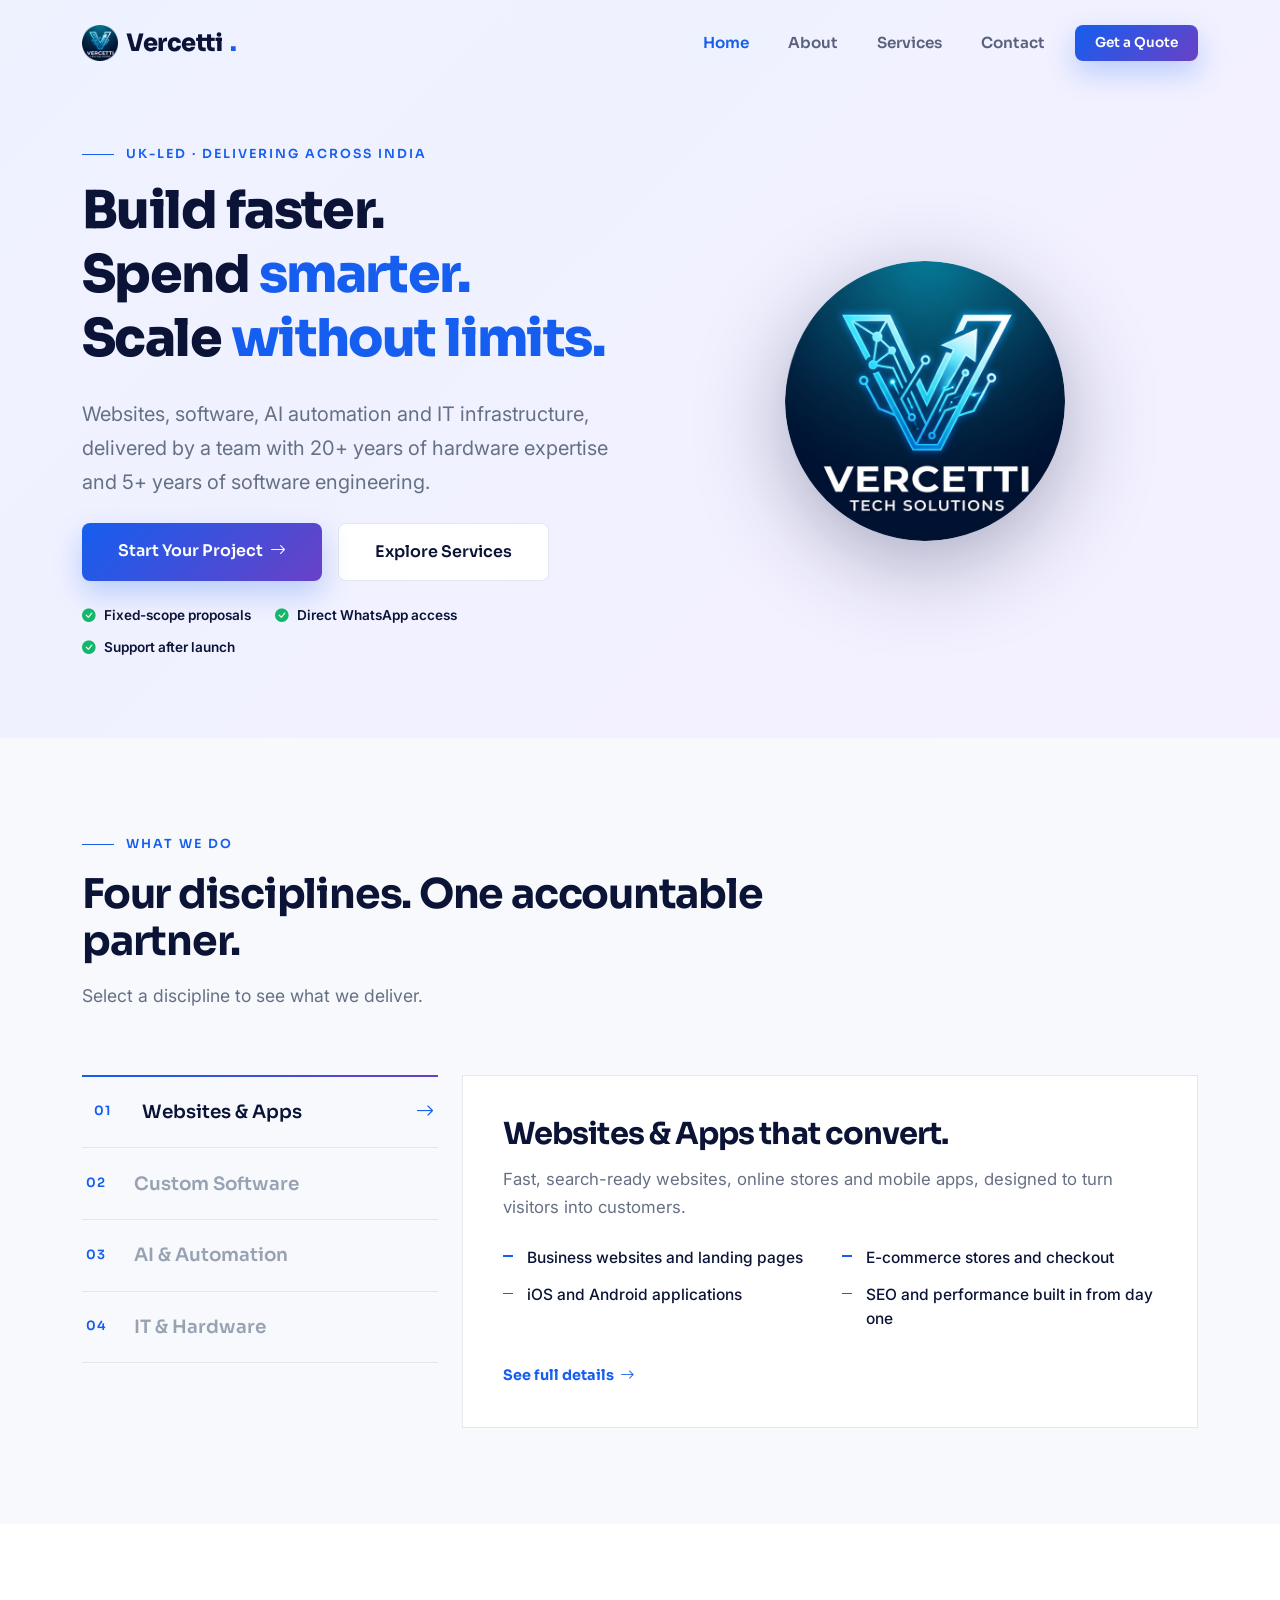
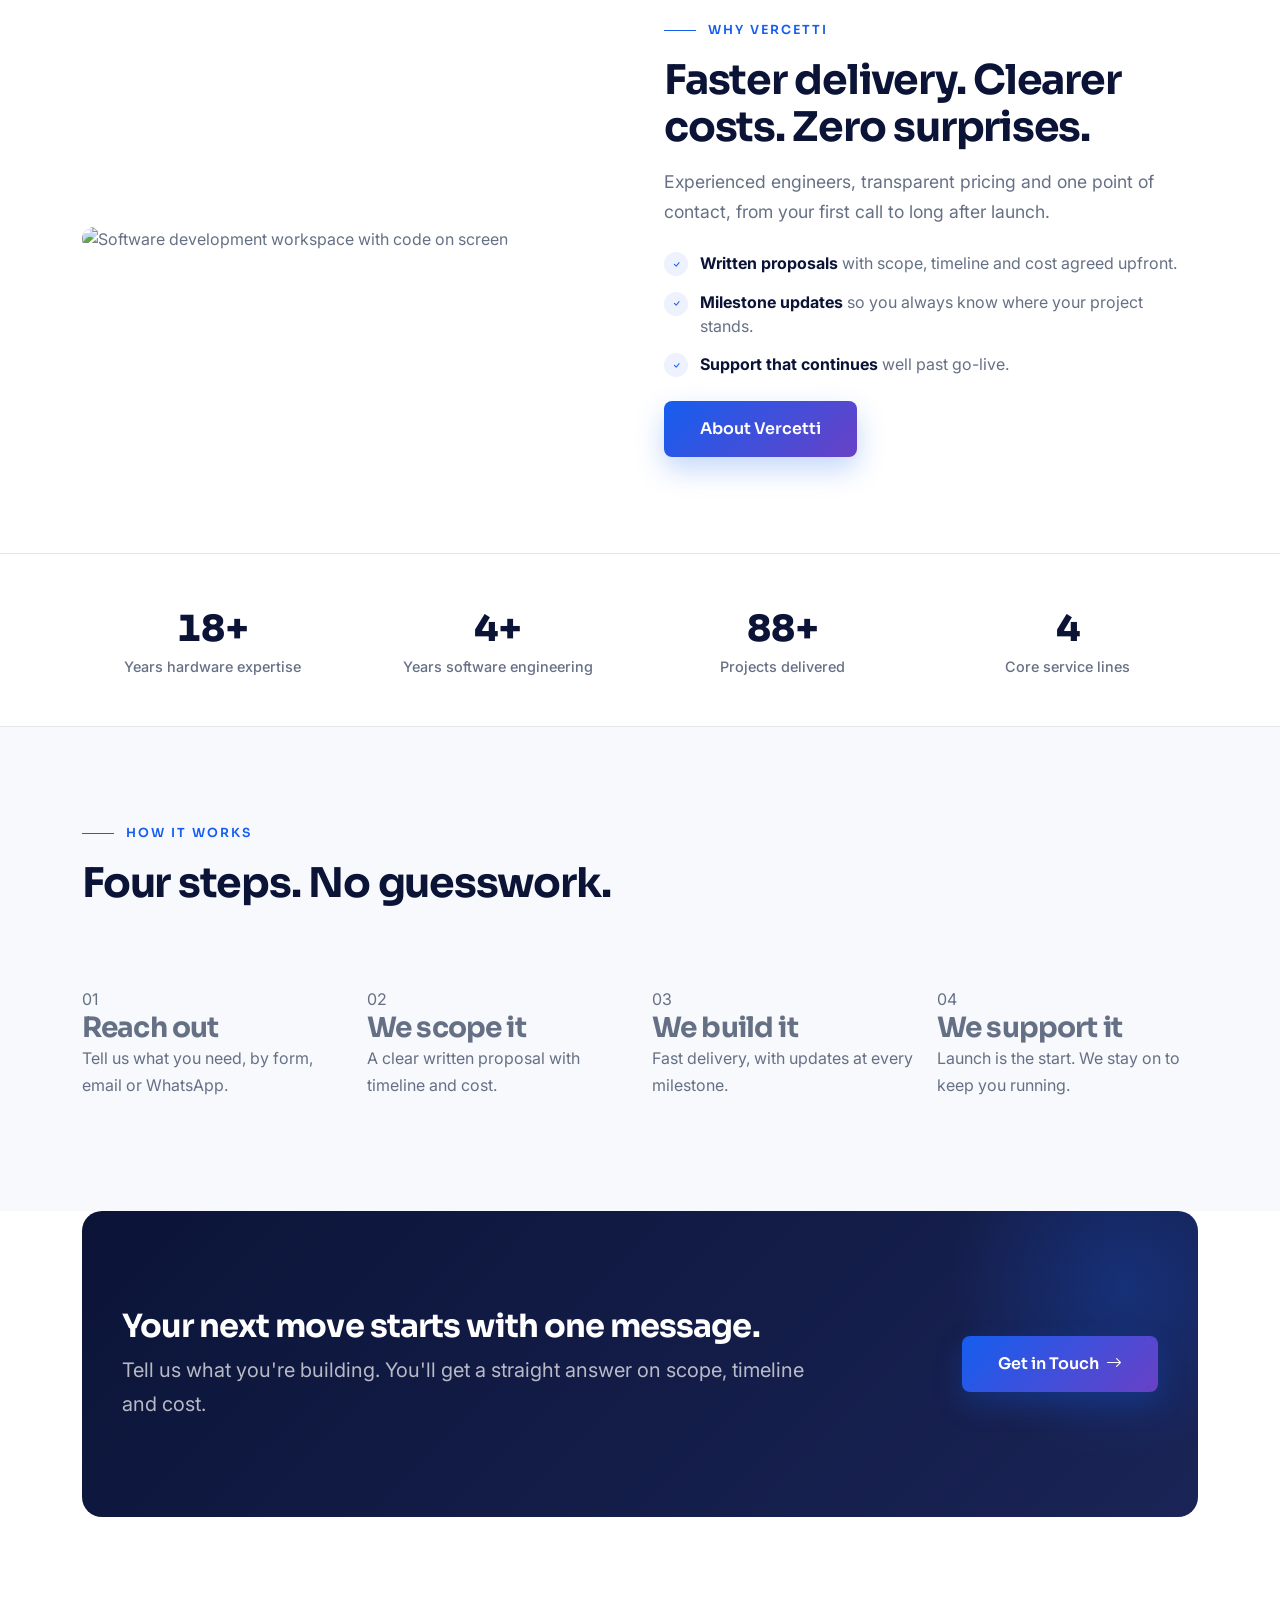
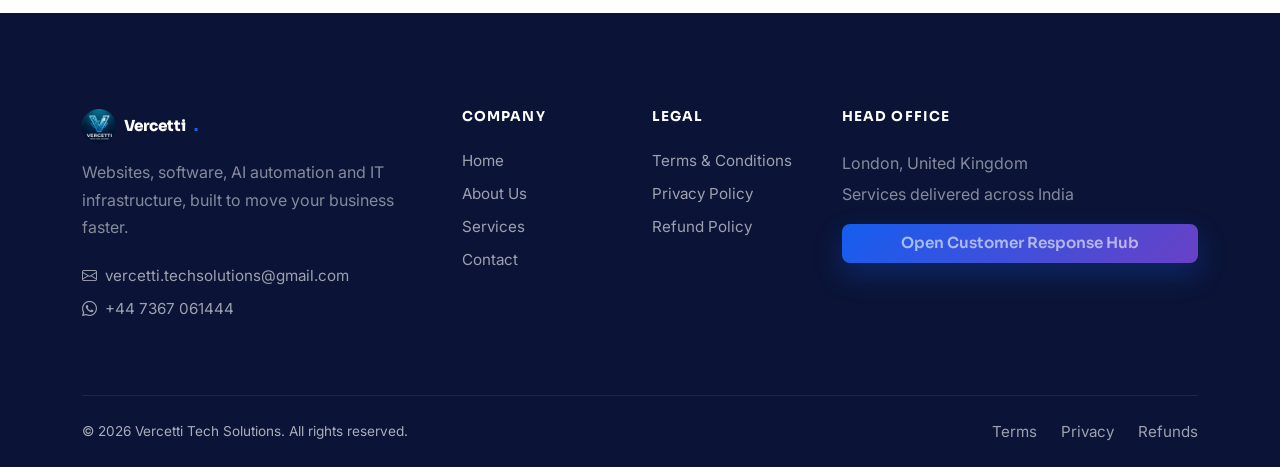
==== commit d102d207: "Redesign home page: premium motion, expertise explorer, refined copy - Intro logo reveal and hero he" ====
--- a/index.html
+++ b/index.html
@@ -4,10 +4,10 @@
   <meta charset="UTF-8">
   <meta name="viewport" content="width=device-width, initial-scale=1.0">
   <title>Vercetti Tech Solutions | Web, Software &amp; IT Services</title>
-  <meta name="description" content="Vercetti Tech Solutions builds websites, custom software, AI automation and IT infrastructure — backed by 20+ years of hardware expertise and 5+ years in software engineering.">
+  <meta name="description" content="Vercetti Tech Solutions builds websites, custom software, AI automation and IT infrastructure — faster, smarter and built to scale. 20+ years of hardware expertise, 5+ years of software engineering.">
   <meta name="keywords" content="web development, custom software development, AI automation, IT consulting, computer hardware, digital marketing, Vercetti Tech Solutions">
   <meta property="og:title" content="Vercetti Tech Solutions | Web, Software &amp; IT Services">
-  <meta property="og:description" content="Websites, custom software, AI automation, IT consulting and digital marketing — backed by 20+ years of hardware expertise.">
+  <meta property="og:description" content="Build faster. Spend smarter. Scale without limits. Websites, software, AI automation and IT infrastructure.">
   <meta property="og:type" content="website">
   <link rel="icon" type="image/png" href="assets/favicon-32.png">
   <link rel="icon" type="image/png" sizes="64x64" href="assets/favicon-64.png">
@@ -19,9 +19,20 @@
   <link href="https://cdn.jsdelivr.net/npm/bootstrap@5.3.3/dist/css/bootstrap.min.css" rel="stylesheet">
   <link href="https://cdn.jsdelivr.net/npm/bootstrap-icons@1.11.3/font/bootstrap-icons.css" rel="stylesheet">
   <link href="css/custom.css" rel="stylesheet">
+  <link href="css/premium.css" rel="stylesheet">
   <!-- Built on the Nexora template by Harshad Mahadik, distributed by ThemeWagon (MIT License) -->
 </head>
 <body>
+
+  <!-- INTRO -->
+  <div id="intro" aria-hidden="true">
+    <div class="intro-inner">
+      <img src="assets/vercetti-logo-small.png" alt="" class="intro-logo">
+      <div class="intro-name">Vercetti<span>.</span></div>
+      <div class="intro-bar"><span></span></div>
+    </div>
+  </div>
+
 <div id="scroll-progress"></div>
 
   <!-- NAVBAR -->
@@ -47,86 +58,118 @@
 
   <!-- HERO -->
   <header class="hero">
-    <div class="circuit-texture"></div>
     <div class="container">
       <div class="row align-items-center gy-5">
         <div class="col-lg-6 hero-content">
-          <span class="eyebrow">Technology Partner · Based in the UK, Delivering Across India</span>
-          <h1 class="mb-4">We engineer <span class="text-primary-custom">software that scales</span> with your business.</h1>
-          <p class="fs-5 mb-4" style="max-width: 540px;">Vercetti Tech Solutions brings together more than two decades of hardware expertise and five-plus years of dedicated software engineering — building websites, applications and AI-driven automation for businesses that want to move faster than their competition.</p>
-          <div class="d-flex flex-wrap gap-3 mb-4 justify-content-lg-start justify-content-center">
-            <a href="https://forms.gle/BJgJJaCgZ5CM1GcP6" target="_blank" rel="noopener" class="btn btn-primary btn-lg-custom">Submit Your Requirement <i class="bi bi-arrow-right ms-1"></i></a>
+          <p class="kicker hero-in" style="--d:0.2s">UK-led &middot; Delivering across India</p>
+          <h1 class="mb-4 hero-title">
+            <span class="line"><span>Build faster.</span></span>
+            <span class="line"><span>Spend <em class="text-primary-custom">smarter.</em></span></span>
+            <span class="line"><span>Scale <em class="text-primary-custom">without limits.</em></span></span>
+          </h1>
+          <p class="fs-5 mb-4 hero-in" style="--d:0.9s; max-width: 540px;">Websites, software, AI automation and IT infrastructure, delivered by a team with 20+ years of hardware expertise and 5+ years of software engineering.</p>
+          <div class="d-flex flex-wrap gap-3 mb-4 justify-content-lg-start justify-content-center hero-in" style="--d:1.05s">
+            <a href="https://forms.gle/BJgJJaCgZ5CM1GcP6" target="_blank" rel="noopener" class="btn btn-primary btn-lg-custom btn-shine">Start Your Project <i class="bi bi-arrow-right ms-1"></i></a>
             <a href="services.html" class="btn btn-light-custom btn-lg-custom">Explore Services</a>
           </div>
-          <ul class="trust-mini-list justify-content-lg-start justify-content-center">
-            <li><i class="bi bi-check-circle-fill"></i> 20+ years of hardware expertise</li>
-            <li><i class="bi bi-check-circle-fill"></i> Written, fixed-scope proposals</li>
-            <li><i class="bi bi-check-circle-fill"></i> Direct email &amp; WhatsApp support</li>
+          <ul class="trust-mini-list justify-content-lg-start justify-content-center hero-in" style="--d:1.2s">
+            <li><i class="bi bi-check-circle-fill"></i> Fixed-scope proposals</li>
+            <li><i class="bi bi-check-circle-fill"></i> Direct WhatsApp access</li>
+            <li><i class="bi bi-check-circle-fill"></i> Support after launch</li>
           </ul>
         </div>
-        <div class="col-lg-6">
+        <div class="col-lg-6 hero-in" style="--d:0.4s">
           <div class="brand-mark-wrap">
-            <div class="brand-mark-glow"></div>
-            <div class="brand-mark-ring"></div>
             <img src="assets/vercetti-logo.png" alt="Vercetti Tech Solutions" class="brand-mark-logo">
-            <div class="hero-float-badge badge-1 d-none d-sm-flex">
-              <div class="icon-box icon-box-success" style="width:36px;height:36px;border-radius:10px;font-size:1.1rem;"><i class="bi bi-check-lg"></i></div>
-              <div>Delivered On Schedule<br><small class="text-slate fw-normal">Milestones you can track</small></div>
+          </div>
+        </div>
+      </div>
+    </div>
+  </header>
+
+  <!-- EXPERTISE EXPLORER -->
+  <section class="section bg-soft" id="expertise">
+    <div class="container">
+      <div class="row section-header">
+        <div class="col-lg-8 reveal">
+          <p class="kicker">What we do</p>
+          <h2 class="section-title">Four disciplines. One accountable partner.</h2>
+          <p class="section-subtitle mb-0">Select a discipline to see what we deliver.</p>
+        </div>
+      </div>
+
+      <div class="row g-4 align-items-start">
+        <div class="col-lg-4 reveal">
+          <div class="nav flex-column expertise-tabs" id="expertiseTabs" role="tablist">
+            <button class="expertise-tab active" data-bs-toggle="pill" data-bs-target="#exp-web" type="button" role="tab" aria-selected="true">
+              <span class="expertise-num">01</span>
+              <span class="expertise-name">Websites &amp; Apps</span>
+              <i class="bi bi-arrow-right expertise-arrow"></i>
+            </button>
+            <button class="expertise-tab" data-bs-toggle="pill" data-bs-target="#exp-software" type="button" role="tab" aria-selected="false">
+              <span class="expertise-num">02</span>
+              <span class="expertise-name">Custom Software</span>
+              <i class="bi bi-arrow-right expertise-arrow"></i>
+            </button>
+            <button class="expertise-tab" data-bs-toggle="pill" data-bs-target="#exp-ai" type="button" role="tab" aria-selected="false">
+              <span class="expertise-num">03</span>
+              <span class="expertise-name">AI &amp; Automation</span>
+              <i class="bi bi-arrow-right expertise-arrow"></i>
+            </button>
+            <button class="expertise-tab" data-bs-toggle="pill" data-bs-target="#exp-it" type="button" role="tab" aria-selected="false">
+              <span class="expertise-num">04</span>
+              <span class="expertise-name">IT &amp; Hardware</span>
+              <i class="bi bi-arrow-right expertise-arrow"></i>
+            </button>
+          </div>
+        </div>
+
+        <div class="col-lg-8 reveal">
+          <div class="tab-content expertise-panels">
+            <div class="tab-pane fade show active" id="exp-web" role="tabpanel">
+              <h3 class="expertise-title">Websites &amp; Apps that convert.</h3>
+              <p class="expertise-lead">Fast, search-ready websites, online stores and mobile apps, designed to turn visitors into customers.</p>
+              <ul class="expertise-list">
+                <li>Business websites and landing pages</li>
+                <li>E-commerce stores and checkout</li>
+                <li>iOS and Android applications</li>
+                <li>SEO and performance built in from day one</li>
+              </ul>
+              <a href="services.html#web-app-development" class="card-link-arrow">See full details <i class="bi bi-arrow-right"></i></a>
             </div>
-            <div class="hero-float-badge badge-2 d-none d-sm-flex">
-              <div class="icon-box icon-box-primary" style="width:36px;height:36px;border-radius:10px;font-size:1.1rem;"><i class="bi bi-headset"></i></div>
-              <div>Post-Launch Support<br><small class="text-slate fw-normal">We stay on after go-live</small></div>
+            <div class="tab-pane fade" id="exp-software" role="tabpanel">
+              <h3 class="expertise-title">Software built around your business.</h3>
+              <p class="expertise-lead">Custom platforms and internal tools that fit how your team actually works, not the other way around.</p>
+              <ul class="expertise-list">
+                <li>Internal dashboards and admin systems</li>
+                <li>Customer portals and booking platforms</li>
+                <li>Integrations with the tools you already use</li>
+                <li>Enterprise platforms that scale with you</li>
+              </ul>
+              <a href="services.html#custom-software" class="card-link-arrow">See full details <i class="bi bi-arrow-right"></i></a>
             </div>
-          </div>
-        </div>
-      </div>
-    </div>
-  </header>
-
-  <!-- SERVICES OVERVIEW -->
-  <section class="section bg-soft">
-    <div class="container">
-      <div class="row section-header align-items-end">
-        <div class="col-lg-7 reveal">
-          <span class="eyebrow">What we do</span>
-          <h2 class="section-title">Capabilities built for growing businesses</h2>
-          <p class="section-subtitle">From your first website to a fully modernised IT setup, our specialists plug directly into what your business needs next.</p>
-        </div>
-        <div class="col-lg-5 text-lg-end mt-3 mt-lg-0 reveal">
-          <a href="services.html" class="card-link-arrow">View all services <i class="bi bi-arrow-right"></i></a>
-        </div>
-      </div>
-      <div class="row g-4">
-        <div class="col-md-6 col-lg-3 reveal">
-          <div class="card-premium">
-            <div class="icon-box icon-box-primary mb-4"><i class="bi bi-code-slash"></i></div>
-            <h3 class="card-title">Website &amp; App Development</h3>
-            <p class="mb-3">Custom business websites, e-commerce stores and mobile apps built for speed, SEO and conversions.</p>
-            <a href="services.html#web-app-development" class="card-link-arrow">Learn more <i class="bi bi-arrow-right"></i></a>
-          </div>
-        </div>
-        <div class="col-md-6 col-lg-3 reveal">
-          <div class="card-premium">
-            <div class="icon-box icon-box-secondary mb-4"><i class="bi bi-cpu"></i></div>
-            <h3 class="card-title">Custom Software Development</h3>
-            <p class="mb-3">Bespoke software built around how your business actually works — from internal tools to enterprise platforms.</p>
-            <a href="services.html#custom-software" class="card-link-arrow">Learn more <i class="bi bi-arrow-right"></i></a>
-          </div>
-        </div>
-        <div class="col-md-6 col-lg-3 reveal">
-          <div class="card-premium">
-            <div class="icon-box icon-box-success mb-4"><i class="bi bi-robot"></i></div>
-            <h3 class="card-title">AI &amp; Automation</h3>
-            <p class="mb-3">Chatbots, workflow automation and custom AI tools that cut manual work out of your operations.</p>
-            <a href="services.html#ai-automation" class="card-link-arrow">Learn more <i class="bi bi-arrow-right"></i></a>
-          </div>
-        </div>
-        <div class="col-md-6 col-lg-3 reveal">
-          <div class="card-premium">
-            <div class="icon-box icon-box-primary mb-4"><i class="bi bi-pc-display"></i></div>
-            <h3 class="card-title">Computer Building &amp; IT Consulting</h3>
-            <p class="mb-3">Hands-on hardware expertise built over 20+ years — from personal workstations to enterprise-grade systems.</p>
-            <a href="services.html#it-consulting" class="card-link-arrow">Learn more <i class="bi bi-arrow-right"></i></a>
+            <div class="tab-pane fade" id="exp-ai" role="tabpanel">
+              <h3 class="expertise-title">AI that removes manual work.</h3>
+              <p class="expertise-lead">Chatbots, workflow automation and AI tools that cut operating cost and free your team for higher-value work.</p>
+              <ul class="expertise-list">
+                <li>Chatbots for your website and WhatsApp</li>
+                <li>Workflow automation across your systems</li>
+                <li>Custom AI tools for your operations</li>
+                <li>Document and data processing</li>
+              </ul>
+              <a href="services.html#ai-automation" class="card-link-arrow">See full details <i class="bi bi-arrow-right"></i></a>
+            </div>
+            <div class="tab-pane fade" id="exp-it" role="tabpanel">
+              <h3 class="expertise-title">Hardware and IT, done properly.</h3>
+              <p class="expertise-lead">Two decades of hands-on hardware experience, from a single workstation to a full office setup.</p>
+              <ul class="expertise-list">
+                <li>Custom workstations and PC builds</li>
+                <li>Office and network infrastructure</li>
+                <li>IT consulting and system planning</li>
+                <li>Hardware sourcing and upgrades</li>
+              </ul>
+              <a href="services.html#it-consulting" class="card-link-arrow">See full details <i class="bi bi-arrow-right"></i></a>
+            </div>
           </div>
         </div>
       </div>
@@ -138,24 +181,18 @@
     <div class="container">
       <div class="row align-items-center g-5">
         <div class="col-lg-6 reveal">
-          <div class="position-relative">
-            <img src="https://images.unsplash.com/photo-1461749280684-dccba630e2f6?w=700&h=560&fit=crop" class="rounded-img w-100" alt="Software development workspace with code on screen" style="aspect-ratio: 5/4; object-fit:cover;">
-            <div class="hero-float-badge badge-2 d-none d-sm-flex" style="position:absolute; bottom:-1.5rem; left:-1.5rem; right:auto;">
-              <div class="icon-box icon-box-primary" style="width:36px;height:36px;border-radius:10px;font-size:1.1rem;"><i class="bi bi-envelope-check"></i></div>
-              <div>One Point of Contact<br><small class="text-slate fw-normal">From quote to launch</small></div>
-            </div>
-          </div>
+          <img src="https://images.unsplash.com/photo-1461749280684-dccba630e2f6?w=700&h=560&fit=crop" class="rounded-img w-100" alt="Software development workspace with code on screen" style="aspect-ratio: 5/4; object-fit:cover;">
         </div>
         <div class="col-lg-6 reveal">
-          <span class="eyebrow">Why Vercetti</span>
-          <h2 class="section-title">A technology partner, not just a vendor</h2>
-          <p class="section-subtitle mb-4">We don't hand over a quote and disappear. Every enquiry is reviewed personally, scoped honestly, and kept moving with clear updates — so you always know where your project stands.</p>
+          <p class="kicker">Why Vercetti</p>
+          <h2 class="section-title">Faster delivery. Clearer costs. Zero surprises.</h2>
+          <p class="section-subtitle mb-4">Experienced engineers, transparent pricing and one point of contact, from your first call to long after launch.</p>
           <ul class="list-check mb-4">
-            <li><i class="bi bi-check"></i><div><strong class="text-navy">Clear, written proposals</strong> — scope, timeline and cost agreed before we start.</div></li>
-            <li><i class="bi bi-check"></i><div><strong class="text-navy">No black-box delivery</strong> — you're kept updated at every milestone.</div></li>
-            <li><i class="bi bi-check"></i><div><strong class="text-navy">Support that continues after launch</strong> — not just up to the invoice.</div></li>
+            <li><i class="bi bi-check"></i><div><strong class="text-navy">Written proposals</strong> with scope, timeline and cost agreed upfront.</div></li>
+            <li><i class="bi bi-check"></i><div><strong class="text-navy">Milestone updates</strong> so you always know where your project stands.</div></li>
+            <li><i class="bi bi-check"></i><div><strong class="text-navy">Support that continues</strong> well past go-live.</div></li>
           </ul>
-          <a href="about.html" class="btn btn-primary btn-lg-custom">More About Us</a>
+          <a href="about.html" class="btn btn-primary btn-lg-custom btn-shine">About Vercetti</a>
         </div>
       </div>
     </div>
@@ -178,7 +215,7 @@
           <div class="stat-label">Projects delivered</div>
         </div>
         <div class="col-6 col-md-3 stat-item reveal">
-          <div class="stat-number" data-count="5" data-suffix="">0</div>
+          <div class="stat-number" data-count="4" data-suffix="">0</div>
           <div class="stat-label">Core service lines</div>
         </div>
       </div>
@@ -188,75 +225,39 @@
   <!-- PROCESS -->
   <section class="section bg-soft">
     <div class="container">
-      <div class="row section-header justify-content-center text-center">
-        <div class="col-lg-7 reveal">
-          <span class="eyebrow">How it works</span>
-          <h2 class="section-title">From first message to shipped product</h2>
-          <p class="section-subtitle mx-auto">Every engagement runs on the same disciplined process, so nothing falls through the gaps.</p>
+      <div class="row section-header">
+        <div class="col-lg-8 reveal">
+          <p class="kicker">How it works</p>
+          <h2 class="section-title">Four steps. No guesswork.</h2>
         </div>
       </div>
       <div class="row g-4">
         <div class="col-md-6 col-lg-3 reveal">
           <div class="process-step">
             <span class="process-number">01</span>
-            <h3 class="card-title">Reach Out</h3>
-            <p>Share what you need through our Customer Response Hub or write to us by email or WhatsApp.</p>
+            <h3 class="card-title">Reach out</h3>
+            <p>Tell us what you need, by form, email or WhatsApp.</p>
           </div>
         </div>
         <div class="col-md-6 col-lg-3 reveal">
           <div class="process-step">
             <span class="process-number">02</span>
-            <h3 class="card-title">We Scope It</h3>
-            <p>We review your requirement and send a clear written proposal with timeline and cost.</p>
+            <h3 class="card-title">We scope it</h3>
+            <p>A clear written proposal with timeline and cost.</p>
           </div>
         </div>
         <div class="col-md-6 col-lg-3 reveal">
           <div class="process-step">
             <span class="process-number">03</span>
-            <h3 class="card-title">We Build It</h3>
-            <p>Our team builds and keeps you updated at every milestone — no black boxes.</p>
+            <h3 class="card-title">We build it</h3>
+            <p>Fast delivery, with updates at every milestone.</p>
           </div>
         </div>
         <div class="col-md-6 col-lg-3 reveal">
           <div class="process-step">
             <span class="process-number">04</span>
-            <h3 class="card-title">We Support It</h3>
-            <p>Post-launch support and maintenance so things keep running smoothly.</p>
-          </div>
-        </div>
-      </div>
-    </div>
-  </section>
-
-  <!-- TRUST / WHAT TO EXPECT -->
-  <section class="section">
-    <div class="container">
-      <div class="row section-header justify-content-center text-center">
-        <div class="col-lg-7 reveal">
-          <span class="eyebrow">What to expect</span>
-          <h2 class="section-title">Working with Vercetti, in plain terms</h2>
-        </div>
-      </div>
-      <div class="row g-4">
-        <div class="col-md-6 col-lg-4 reveal">
-          <div class="card-premium text-center">
-            <div class="icon-box icon-box-primary mx-auto mb-3"><i class="bi bi-file-earmark-text"></i></div>
-            <h3 class="card-title">Honest scoping</h3>
-            <p>We tell you upfront what's realistic for your budget and timeline — no inflated promises to win the job.</p>
-          </div>
-        </div>
-        <div class="col-md-6 col-lg-4 reveal">
-          <div class="card-premium text-center">
-            <div class="icon-box icon-box-secondary mx-auto mb-3"><i class="bi bi-chat-square-text"></i></div>
-            <h3 class="card-title">A single point of contact</h3>
-            <p>You always know who to message, whether it's a quick WhatsApp question or a formal project update.</p>
-          </div>
-        </div>
-        <div class="col-md-6 col-lg-4 reveal">
-          <div class="card-premium text-center">
-            <div class="icon-box icon-box-success mx-auto mb-3"><i class="bi bi-tools"></i></div>
-            <h3 class="card-title">Support after go-live</h3>
-            <p>Launch isn't the finish line. We stay reachable for fixes, updates and maintenance after delivery.</p>
+            <h3 class="card-title">We support it</h3>
+            <p>Launch is the start. We stay on to keep you running.</p>
           </div>
         </div>
       </div>
@@ -269,11 +270,11 @@
       <div class="cta-section reveal">
         <div class="row align-items-center">
           <div class="col-lg-8">
-            <h2 class="mb-2">Ready to build something great?</h2>
-            <p class="mb-0 fs-5">Tell us what you're building — no pressure, no sales script, just a straight answer on scope and cost.</p>
+            <h2 class="mb-2">Your next move starts with one message.</h2>
+            <p class="mb-0 fs-5">Tell us what you're building. You'll get a straight answer on scope, timeline and cost.</p>
           </div>
           <div class="col-lg-4 text-lg-end mt-4 mt-lg-0">
-            <a href="contact.html" class="btn btn-primary btn-lg-custom">Get in Touch <i class="bi bi-arrow-right ms-1"></i></a>
+            <a href="contact.html" class="btn btn-primary btn-lg-custom btn-shine">Get in Touch <i class="bi bi-arrow-right ms-1"></i></a>
           </div>
         </div>
       </div>
@@ -286,7 +287,7 @@
       <div class="row gy-4">
         <div class="col-lg-4 col-md-6">
           <a class="navbar-brand-custom d-inline-flex align-items-center gap-2 mb-3" href="index.html" style="color:#fff !important;"><img src="assets/vercetti-logo-small.png" alt="Vercetti Tech Solutions" class="navbar-logo-img">Vercetti<span style="color:var(--n-primary)">.</span></a>
-          <p class="text-white-50 mb-4" style="max-width:320px;">We design, build and support websites, software, AI automation and IT infrastructure for businesses that want to move faster than their competition.</p>
+          <p class="text-white-50 mb-4" style="max-width:320px;">Websites, software, AI automation and IT infrastructure, built to move your business faster.</p>
           <div class="d-flex flex-column">
             <a href="mailto:vercetti.techsolutions@gmail.com" class="d-inline-flex align-items-center gap-2"><i class="bi bi-envelope"></i> vercetti.techsolutions@gmail.com</a>
             <a href="https://wa.me/447367061444" target="_blank" rel="noopener" class="d-inline-flex align-items-center gap-2"><i class="bi bi-whatsapp"></i> +44 7367 061444</a>
--- a/css/premium.css
+++ b/css/premium.css
@@ -0,0 +1,228 @@
+/* =====================================================
+   VERCETTI — Premium layer for the home page
+   Colours and brand palette come from custom.css unchanged.
+   ===================================================== */
+
+/* ---------- Typography ---------- */
+h1, h2, h3 { letter-spacing: -0.03em; }
+.section-title { font-size: clamp(1.9rem, 3.2vw, 2.6rem); line-height: 1.15; margin-bottom: 1rem; }
+.section-subtitle { font-size: 1.1rem; }
+
+/* Kicker: plain typographic label, no pill, no dot */
+.kicker {
+  display: flex;
+  align-items: center;
+  gap: 0.75rem;
+  font-family: var(--n-font-display);
+  font-size: 0.78rem;
+  font-weight: 600;
+  letter-spacing: 0.16em;
+  text-transform: uppercase;
+  color: var(--n-primary);
+  margin-bottom: 1rem;
+}
+.kicker::before {
+  content: '';
+  width: 32px;
+  height: 1px;
+  background: var(--n-primary);
+}
+
+/* ---------- Turn off ambient background motion ---------- */
+.hero::before,
+.hero::after { animation: none !important; display: none; }
+.brand-mark-glow,
+.brand-mark-ring { display: none; }
+.brand-mark-logo { animation: none !important; }
+
+/* ---------- Intro overlay (auto-clears; never blocks the page) ---------- */
+#intro {
+  position: fixed;
+  inset: 0;
+  z-index: 2000;
+  background: var(--n-navy);
+  display: flex;
+  align-items: center;
+  justify-content: center;
+  animation: introOut 0.7s cubic-bezier(.7, 0, .2, 1) 2.1s forwards;
+  pointer-events: none;
+}
+.intro-inner { display: flex; flex-direction: column; align-items: center; gap: 1.1rem; }
+.intro-logo {
+  width: 64px;
+  height: 64px;
+  object-fit: contain;
+  opacity: 0;
+  transform: translateY(16px) scale(0.9);
+  animation: introLogo 0.8s cubic-bezier(.2, .8, .2, 1) 0.15s forwards;
+}
+.intro-name {
+  font-family: var(--n-font-display);
+  font-weight: 800;
+  font-size: 2rem;
+  color: #fff;
+  letter-spacing: -0.03em;
+  opacity: 0;
+  animation: fadeUp 0.7s ease 0.5s forwards;
+}
+.intro-name span { color: var(--n-primary); }
+.intro-bar {
+  width: 140px;
+  height: 2px;
+  background: rgba(255, 255, 255, 0.12);
+  overflow: hidden;
+  margin-top: 0.4rem;
+}
+.intro-bar span {
+  display: block;
+  height: 100%;
+  width: 0;
+  background: var(--n-gradient-primary);
+  animation: introBar 1.4s cubic-bezier(.6, 0, .2, 1) 0.4s forwards;
+}
+
+@keyframes introLogo { to { opacity: 1; transform: none; } }
+@keyframes introBar { to { width: 100%; } }
+@keyframes introOut { to { opacity: 0; visibility: hidden; } }
+@keyframes fadeUp {
+  from { opacity: 0; transform: translateY(14px); }
+  to { opacity: 1; transform: none; }
+}
+
+/* ---------- Hero entrance ---------- */
+.hero-title .line { display: block; overflow: hidden; padding-bottom: 0.08em; }
+.hero-title .line > span {
+  display: inline-block;
+  transform: translateY(105%);
+  animation: lineUp 0.9s cubic-bezier(.2, .8, .2, 1) forwards;
+}
+.hero-title .line:nth-child(1) > span { animation-delay: 0.45s; }
+.hero-title .line:nth-child(2) > span { animation-delay: 0.6s; }
+.hero-title .line:nth-child(3) > span { animation-delay: 0.75s; }
+.hero-title em { font-style: normal; }
+@keyframes lineUp { to { transform: none; } }
+
+.hero-in {
+  opacity: 0;
+  transform: translateY(18px);
+  animation: fadeUp 0.9s cubic-bezier(.2, .8, .2, 1) calc(var(--d, 0s) + 0.35s) forwards;
+}
+
+/* ---------- Expertise explorer ---------- */
+.expertise-tabs { gap: 0; border-top: 1px solid var(--n-border); }
+.expertise-tab {
+  display: flex;
+  align-items: center;
+  gap: 1rem;
+  width: 100%;
+  padding: 1.35rem 0.25rem;
+  background: transparent;
+  border: 0;
+  border-bottom: 1px solid var(--n-border);
+  text-align: left;
+  font-family: var(--n-font-display);
+  font-size: 1.15rem;
+  font-weight: 600;
+  color: var(--n-slate-light);
+  transition: color 0.3s ease, padding-left 0.35s cubic-bezier(.2, .8, .2, 1);
+  position: relative;
+}
+.expertise-tab::before {
+  content: '';
+  position: absolute;
+  left: 0;
+  top: -1px;
+  height: 2px;
+  width: 0;
+  background: var(--n-gradient-primary);
+  transition: width 0.5s cubic-bezier(.2, .8, .2, 1);
+}
+.expertise-tab:hover { color: var(--n-navy); }
+.expertise-tab.active {
+  color: var(--n-navy);
+  padding-left: 0.75rem;
+}
+.expertise-tab.active::before { width: 100%; }
+.expertise-num {
+  font-size: 0.8rem;
+  font-weight: 600;
+  letter-spacing: 0.08em;
+  color: var(--n-primary);
+  min-width: 2rem;
+}
+.expertise-name { flex: 1; }
+.expertise-arrow {
+  opacity: 0;
+  transform: translateX(-8px);
+  transition: opacity 0.3s ease, transform 0.35s ease;
+  color: var(--n-primary);
+}
+.expertise-tab.active .expertise-arrow,
+.expertise-tab:hover .expertise-arrow { opacity: 1; transform: none; }
+
+.expertise-panels {
+  background: var(--n-white);
+  padding: 2.5rem;
+  border: 1px solid var(--n-border);
+  min-height: 340px;
+}
+.expertise-title {
+  font-size: clamp(1.5rem, 2.4vw, 1.9rem);
+  margin-bottom: 0.75rem;
+}
+.expertise-lead { font-size: 1.05rem; color: var(--n-slate); margin-bottom: 1.5rem; }
+.expertise-list {
+  list-style: none;
+  padding: 0;
+  margin: 0 0 2rem;
+  display: grid;
+  grid-template-columns: 1fr 1fr;
+  gap: 0.9rem 1.5rem;
+}
+.expertise-list li {
+  position: relative;
+  padding-left: 1.5rem;
+  color: var(--n-navy);
+  font-weight: 500;
+  font-size: 0.97rem;
+}
+.expertise-list li::before {
+  content: '';
+  position: absolute;
+  left: 0;
+  top: 0.6em;
+  width: 10px;
+  height: 1.5px;
+  background: var(--n-primary);
+}
+@media (max-width: 575.98px) {
+  .expertise-list { grid-template-columns: 1fr; }
+  .expertise-panels { padding: 1.5rem; }
+}
+
+/* Panel fade: tidy and quick */
+.expertise-panels .tab-pane.fade { transition: opacity 0.35s ease; }
+
+/* ---------- Buttons: subtle shine on primary CTAs ---------- */
+.btn-shine { position: relative; overflow: hidden; isolation: isolate; }
+.btn-shine::before {
+  content: '';
+  position: absolute;
+  top: 0;
+  left: -75%;
+  width: 50%;
+  height: 100%;
+  background: linear-gradient(105deg, transparent, rgba(255, 255, 255, 0.3), transparent);
+  transform: skewX(-20deg);
+  transition: left 0.7s ease;
+  z-index: -1;
+}
+.btn-shine:hover::before { left: 130%; }
+
+/* ---------- Respect reduced motion ---------- */
+@media (prefers-reduced-motion: reduce) {
+  #intro { animation-duration: 0.01s; animation-delay: 0s; }
+  .hero-title .line > span,
+  .hero-in { animation: none; transform: none; opacity: 1; }
+  .intro-bar span { animation: none; width: 100%; }
+}
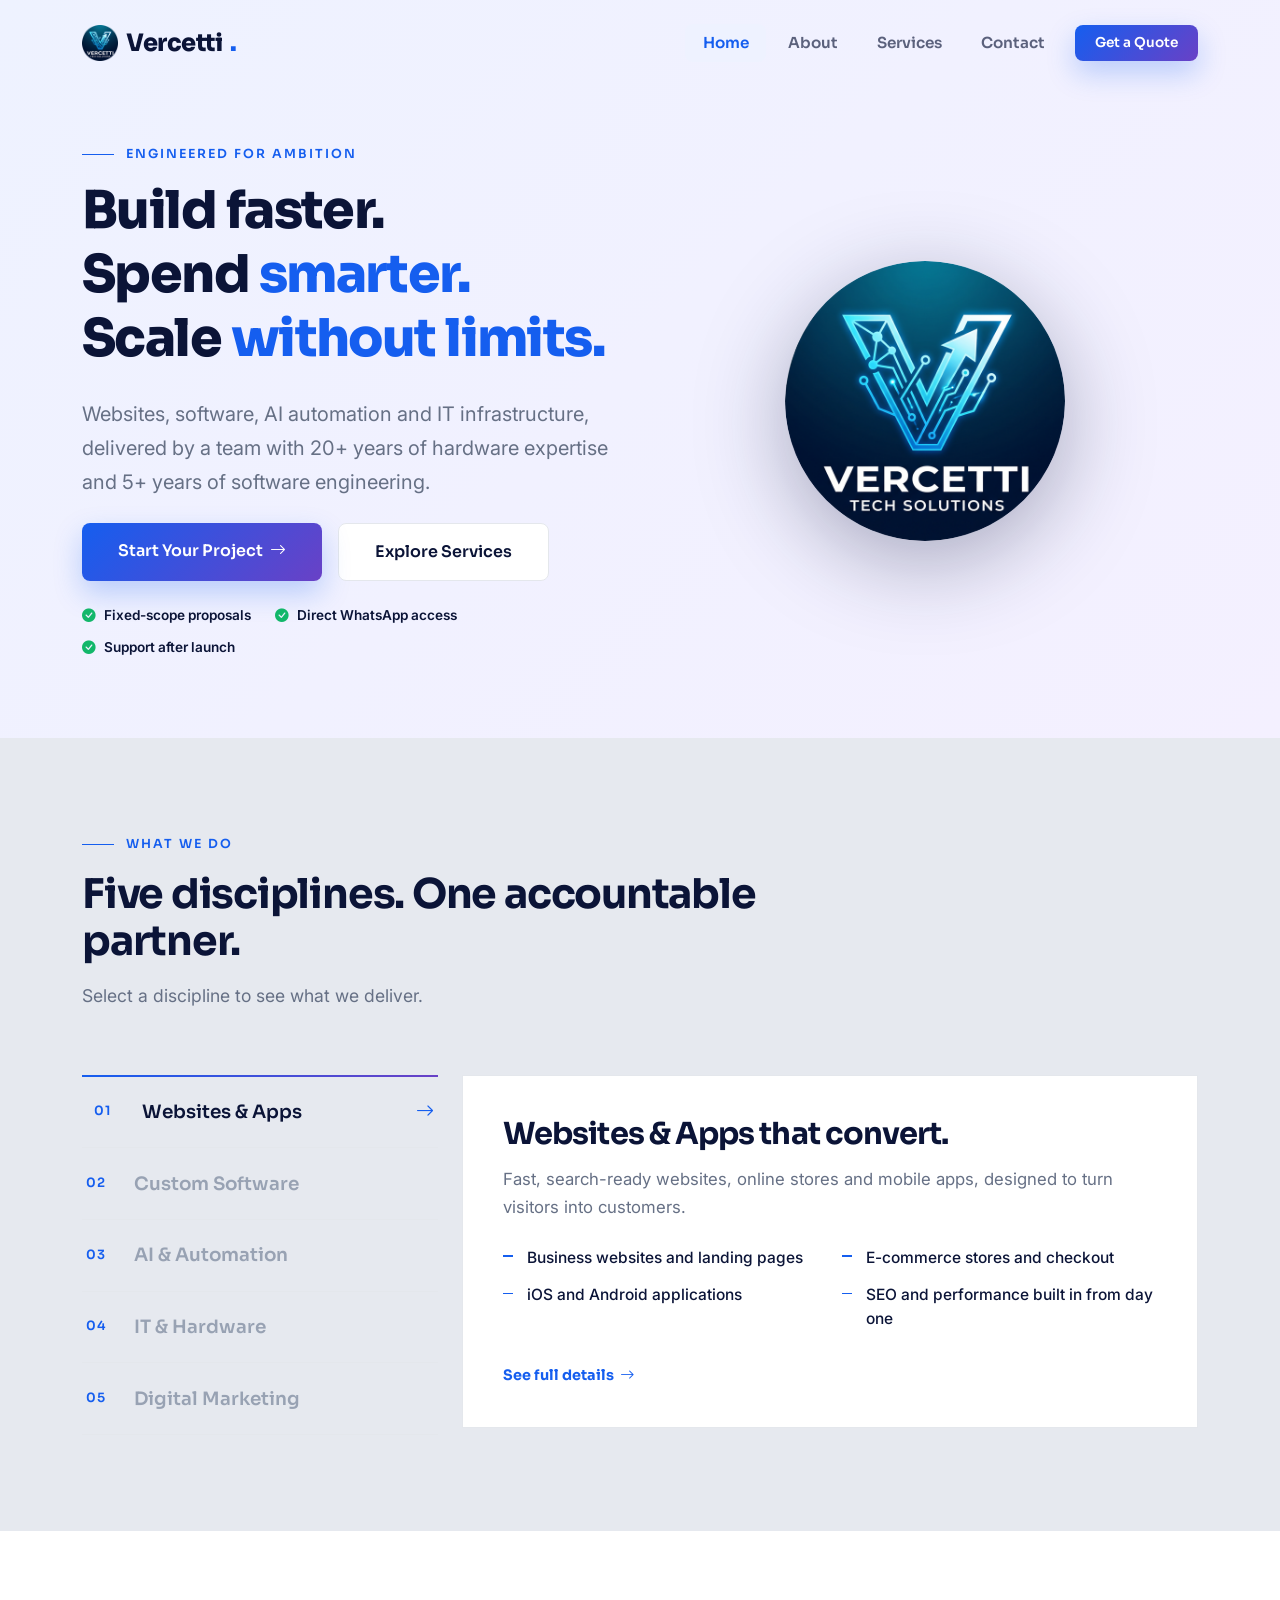
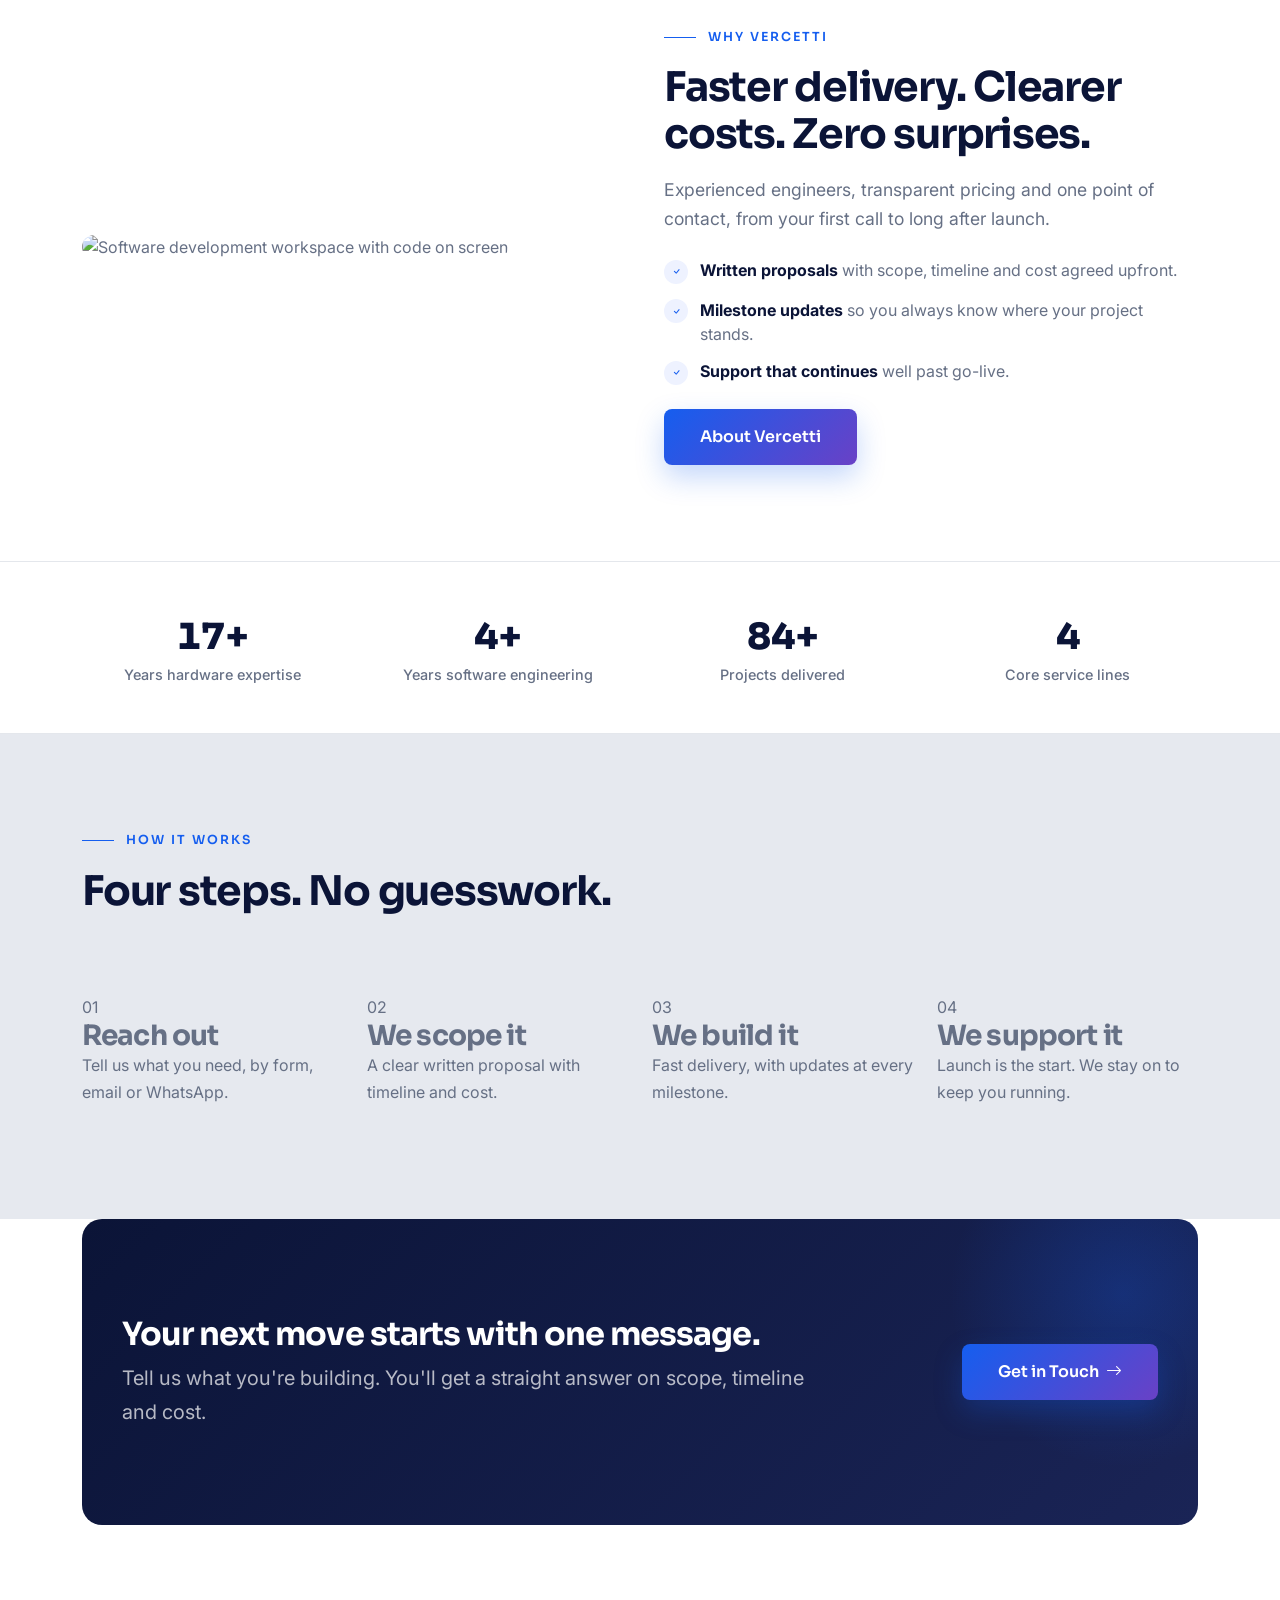
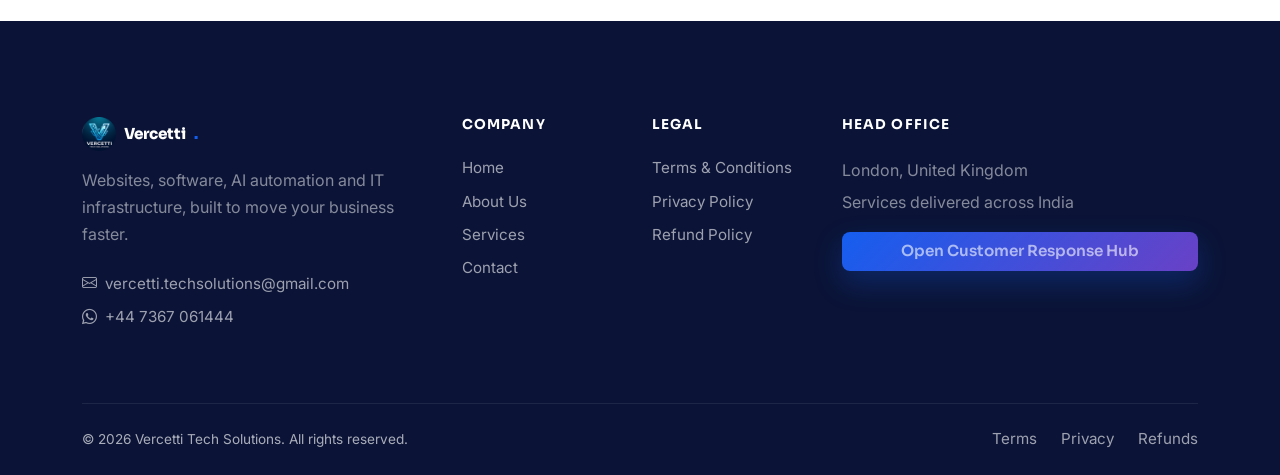
==== commit 8bdd74d8: "Live site: five disciplines, grey/white rhythm, black intro, tagline Leadership and global map kept " ====
--- a/index.html
+++ b/index.html
@@ -61,7 +61,7 @@
     <div class="container">
       <div class="row align-items-center gy-5">
         <div class="col-lg-6 hero-content">
-          <p class="kicker hero-in" style="--d:0.2s">UK-led &middot; Delivering across India</p>
+          <p class="kicker hero-in" style="--d:0.2s">Engineered for ambition</p>
           <h1 class="mb-4 hero-title">
             <span class="line"><span>Build faster.</span></span>
             <span class="line"><span>Spend <em class="text-primary-custom">smarter.</em></span></span>
@@ -93,7 +93,7 @@
       <div class="row section-header">
         <div class="col-lg-8 reveal">
           <p class="kicker">What we do</p>
-          <h2 class="section-title">Four disciplines. One accountable partner.</h2>
+          <h2 class="section-title">Five disciplines. One accountable partner.</h2>
           <p class="section-subtitle mb-0">Select a discipline to see what we deliver.</p>
         </div>
       </div>
@@ -121,6 +121,11 @@
               <span class="expertise-name">IT &amp; Hardware</span>
               <i class="bi bi-arrow-right expertise-arrow"></i>
             </button>
+            <button class="expertise-tab" data-bs-toggle="pill" data-bs-target="#exp-marketing" type="button" role="tab" aria-selected="false">
+              <span class="expertise-num">05</span>
+              <span class="expertise-name">Digital Marketing</span>
+              <i class="bi bi-arrow-right expertise-arrow"></i>
+            </button>
           </div>
         </div>
 
@@ -169,6 +174,17 @@
                 <li>Hardware sourcing and upgrades</li>
               </ul>
               <a href="services.html#it-consulting" class="card-link-arrow">See full details <i class="bi bi-arrow-right"></i></a>
+            </div>
+            <div class="tab-pane fade" id="exp-marketing" role="tabpanel">
+              <h3 class="expertise-title">Marketing that drives growth.</h3>
+              <p class="expertise-lead">Search, social and paid campaigns focused on measurable results, not vanity numbers.</p>
+              <ul class="expertise-list">
+                <li>Search engine optimisation (SEO)</li>
+                <li>Social media management</li>
+                <li>Paid ads and campaign management</li>
+                <li>Content and email marketing</li>
+              </ul>
+              <a href="services.html" class="card-link-arrow">See full details <i class="bi bi-arrow-right"></i></a>
             </div>
           </div>
         </div>
@@ -215,7 +231,7 @@
           <div class="stat-label">Projects delivered</div>
         </div>
         <div class="col-6 col-md-3 stat-item reveal">
-          <div class="stat-number" data-count="4" data-suffix="">0</div>
+          <div class="stat-number" data-count="5" data-suffix="">0</div>
           <div class="stat-label">Core service lines</div>
         </div>
       </div>
--- a/css/premium.css
+++ b/css/premium.css
@@ -28,6 +28,35 @@
   background: var(--n-primary);
 }
 
+/* ---------- Half white, half grey rhythm ---------- */
+.bg-soft { background-color: #E6E9EF !important; }
+.expertise-panels { background: #FFFFFF; }
+
+/* ---------- Team avatars ---------- */
+.team-avatar {
+  width: 72px;
+  height: 72px;
+  margin: 0 auto 1.25rem;
+  display: flex;
+  align-items: center;
+  justify-content: center;
+  background: var(--n-gradient-primary);
+  color: #fff;
+  font-family: var(--n-font-display);
+  font-weight: 700;
+  font-size: 1.2rem;
+  border-radius: 50%;
+}
+
+/* ---------- Map ---------- */
+.map-wrap {
+  background: #FFFFFF;
+  border: 1px solid var(--n-border);
+  padding: 1.5rem;
+}
+#world-map { width: 100%; height: 420px; }
+@media (max-width: 575.98px) { #world-map { height: 280px; } }
+
 /* ---------- Turn off ambient background motion ---------- */
 .hero::before,
 .hero::after { animation: none !important; display: none; }
@@ -40,7 +69,7 @@
   position: fixed;
   inset: 0;
   z-index: 2000;
-  background: var(--n-navy);
+  background: #000;
   display: flex;
   align-items: center;
   justify-content: center;
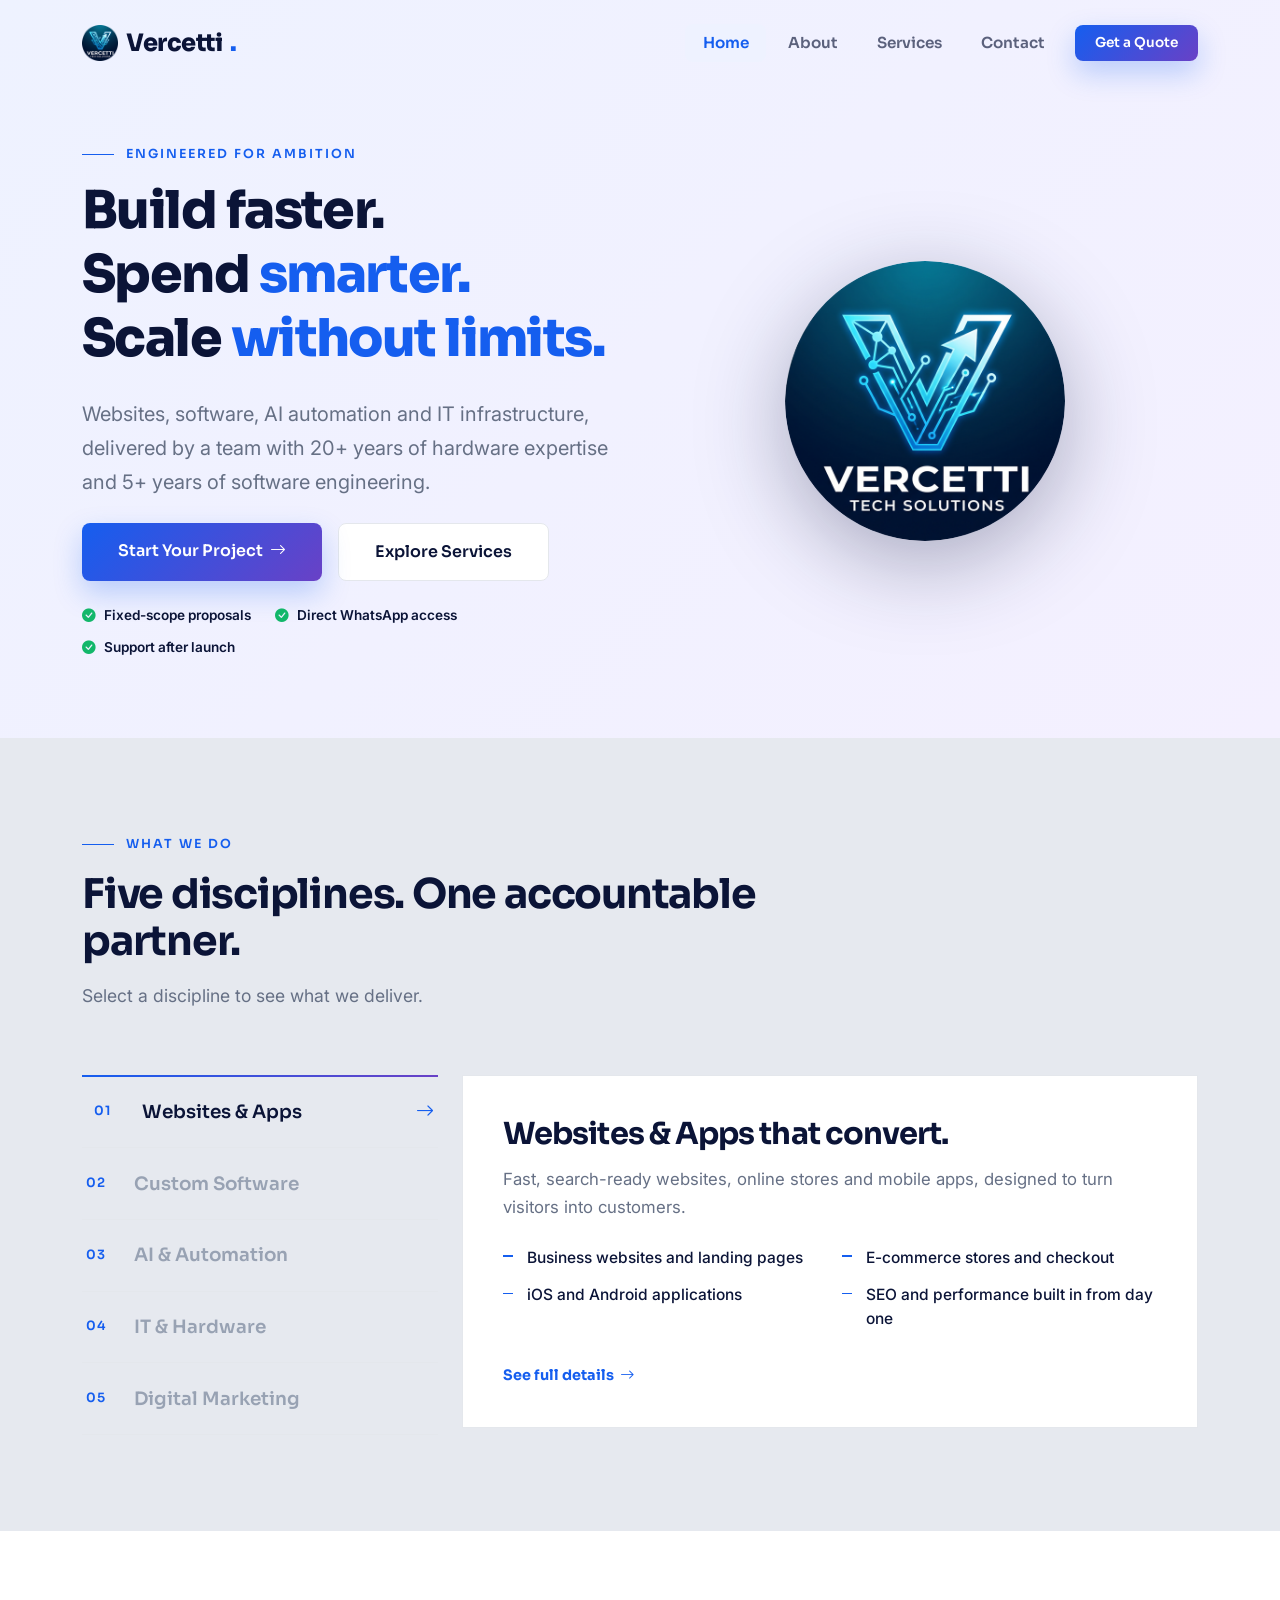
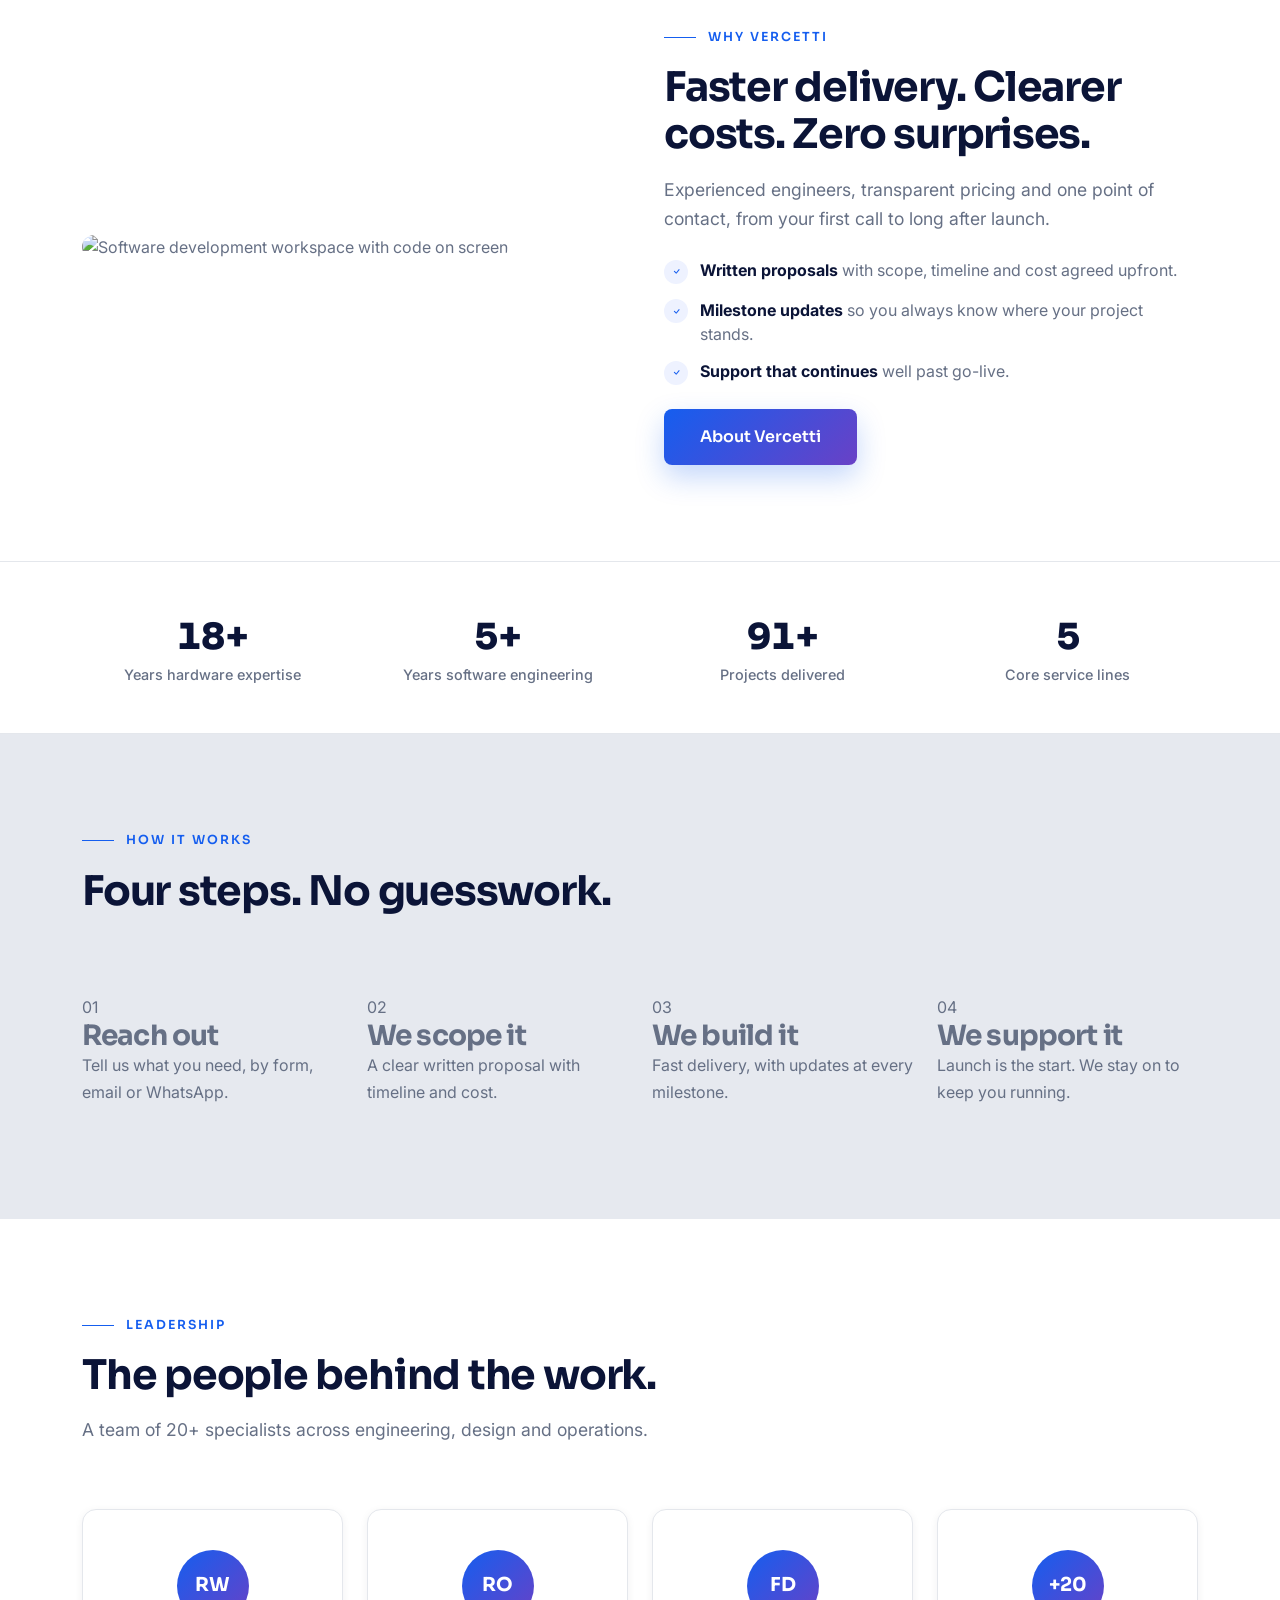
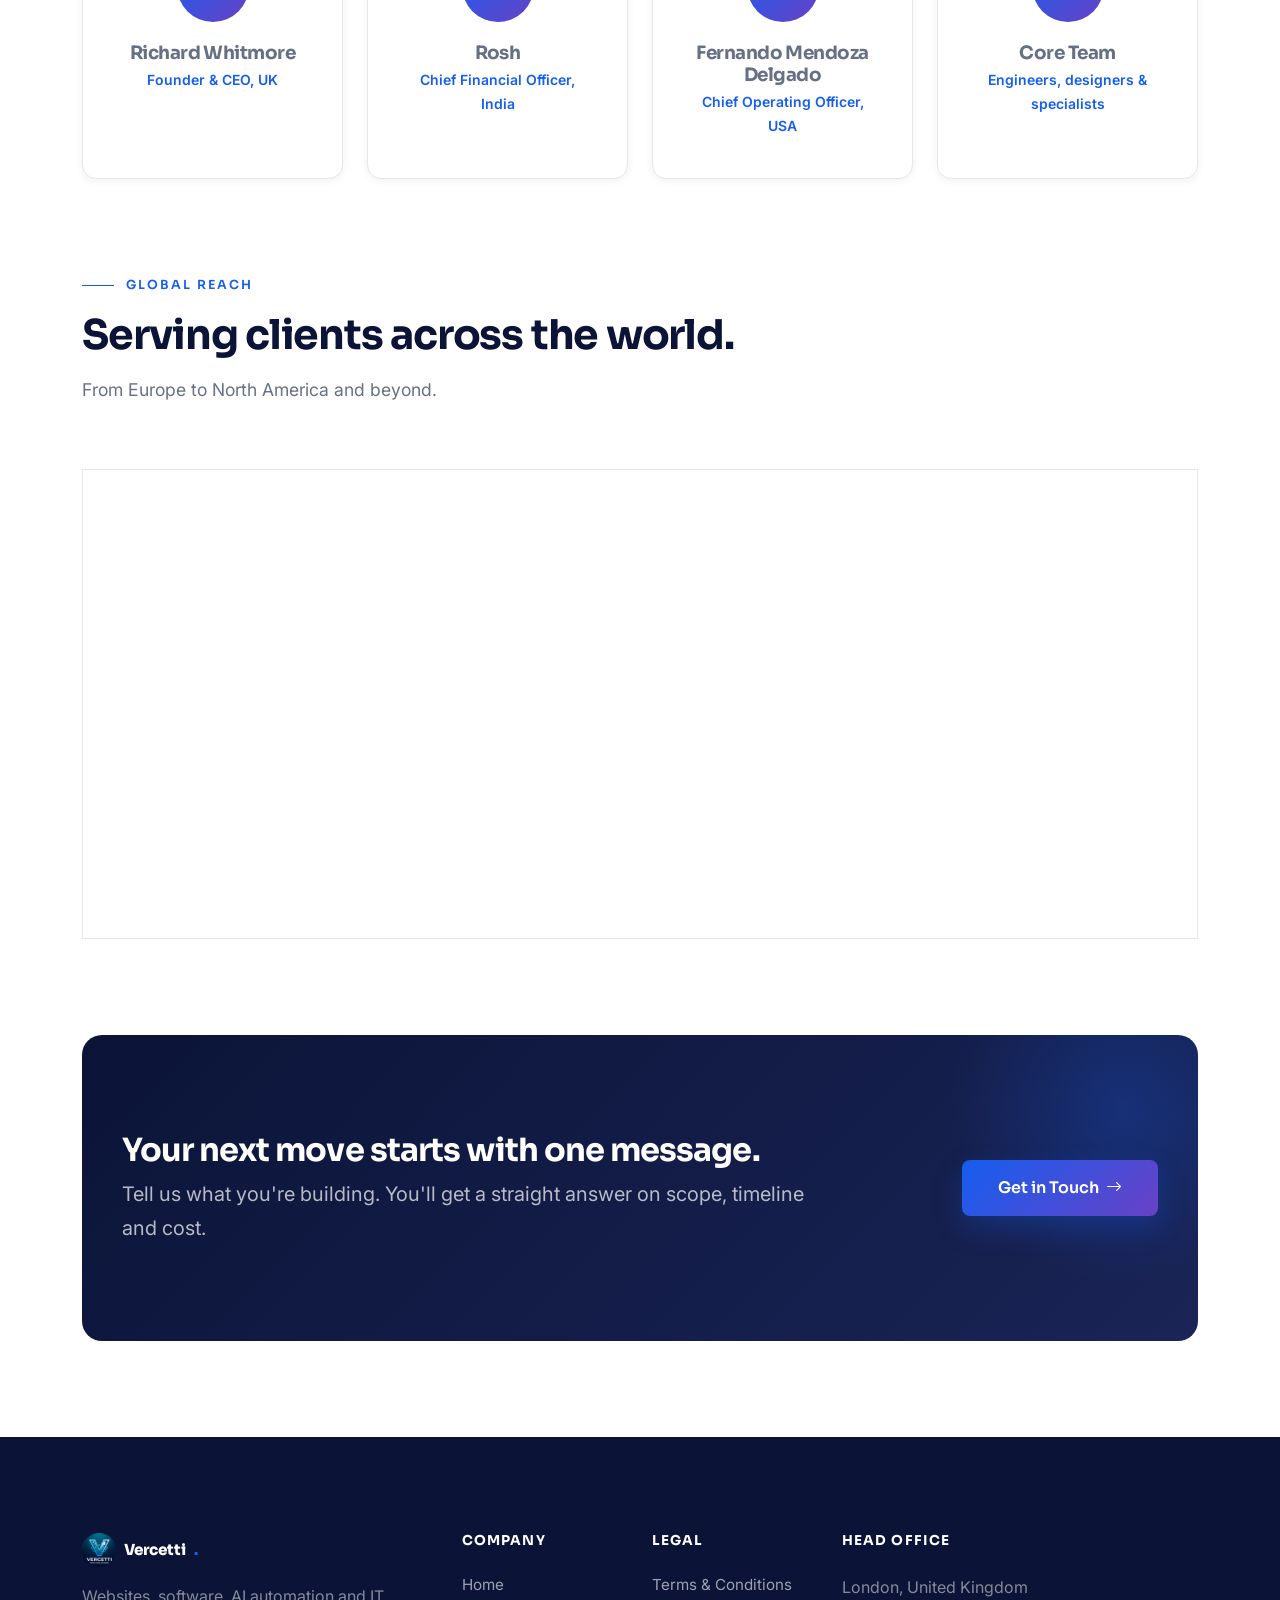
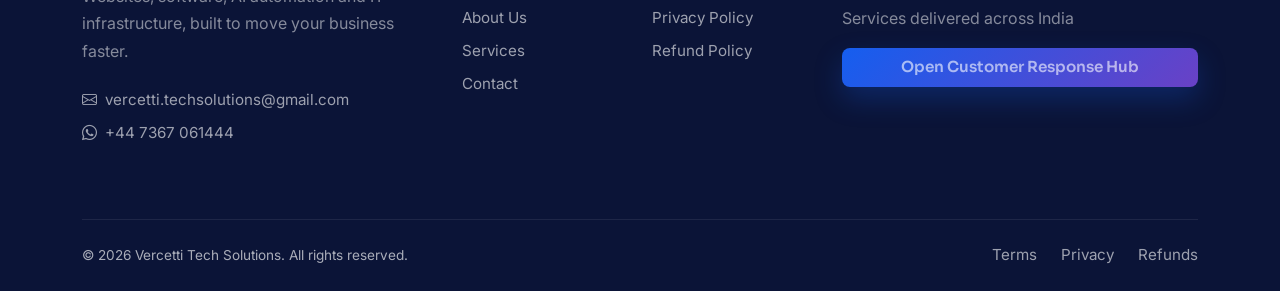
==== commit a04b2300: "Live site: leadership team and global reach map Co-Authored-By: Claude Haiku 5.5 <noreply@anthropic." ====
--- a/index.html
+++ b/index.html
@@ -280,6 +280,65 @@
     </div>
   </section>
 
+  <!-- LEADERSHIP -->
+  <section class="section">
+    <div class="container">
+      <div class="row section-header">
+        <div class="col-lg-8 reveal">
+          <p class="kicker">Leadership</p>
+          <h2 class="section-title">The people behind the work.</h2>
+          <p class="section-subtitle mb-0">A team of 20+ specialists across engineering, design and operations.</p>
+        </div>
+      </div>
+      <div class="row g-4">
+        <div class="col-md-6 col-lg-3 reveal">
+          <div class="card-premium text-center">
+            <div class="team-avatar">RW</div>
+            <h3 class="card-title mb-1">Richard Whitmore</h3>
+            <p class="small text-primary-custom fw-semibold mb-0">Founder &amp; CEO, UK</p>
+          </div>
+        </div>
+        <div class="col-md-6 col-lg-3 reveal">
+          <div class="card-premium text-center">
+            <div class="team-avatar">RO</div>
+            <h3 class="card-title mb-1">Rosh</h3>
+            <p class="small text-primary-custom fw-semibold mb-0">Chief Financial Officer, India</p>
+          </div>
+        </div>
+        <div class="col-md-6 col-lg-3 reveal">
+          <div class="card-premium text-center">
+            <div class="team-avatar">FD</div>
+            <h3 class="card-title mb-1">Fernando Mendoza Delgado</h3>
+            <p class="small text-primary-custom fw-semibold mb-0">Chief Operating Officer, USA</p>
+          </div>
+        </div>
+        <div class="col-md-6 col-lg-3 reveal">
+          <div class="card-premium text-center">
+            <div class="team-avatar">+20</div>
+            <h3 class="card-title mb-1">Core Team</h3>
+            <p class="small text-primary-custom fw-semibold mb-0">Engineers, designers &amp; specialists</p>
+          </div>
+        </div>
+      </div>
+    </div>
+  </section>
+
+  <!-- GLOBAL REACH -->
+  <section class="section pt-0">
+    <div class="container">
+      <div class="row section-header">
+        <div class="col-lg-8 reveal">
+          <p class="kicker">Global reach</p>
+          <h2 class="section-title">Serving clients across the world.</h2>
+          <p class="section-subtitle mb-0">From Europe to North America and beyond.</p>
+        </div>
+      </div>
+      <div class="reveal map-wrap">
+        <div id="world-map"></div>
+      </div>
+    </div>
+  </section>
+
   <!-- CTA -->
   <section class="section pt-0">
     <div class="container">
@@ -343,6 +402,34 @@
   <button class="back-to-top" aria-label="Back to top"><i class="bi bi-arrow-up"></i></button>
 
   <script src="https://cdn.jsdelivr.net/npm/bootstrap@5.3.3/dist/js/bootstrap.bundle.min.js"></script>
+  <link href="https://cdn.jsdelivr.net/npm/jsvectormap@1.5.3/dist/css/jsvectormap.min.css" rel="stylesheet">
+  <script src="https://cdn.jsdelivr.net/npm/jsvectormap@1.5.3/dist/js/jsvectormap.min.js"></script>
+  <script src="https://cdn.jsdelivr.net/npm/jsvectormap@1.5.3/dist/maps/world.js"></script>
+  <script>
+    document.addEventListener('DOMContentLoaded', function () {
+      if (window.jsVectorMap && document.getElementById('world-map')) {
+        new jsVectorMap({
+          selector: '#world-map',
+          map: 'world',
+          backgroundColor: 'transparent',
+          zoomButtons: false,
+          regionStyle: { initial: { fill: '#C9CFDB', stroke: '#F7F9FC', strokeWidth: 0.4 } },
+          markerStyle: { initial: { fill: '#155EEF', stroke: '#FFFFFF', strokeWidth: 2, r: 6 } },
+          markers: [
+            { name: 'United Kingdom', coords: [51.5, -0.12] },
+            { name: 'India', coords: [28.6, 77.2] },
+            { name: 'USA', coords: [40.7, -74.0] },
+            { name: 'Germany', coords: [52.5, 13.4] },
+            { name: 'UAE', coords: [25.2, 55.3] },
+            { name: 'Mexico', coords: [19.4, -99.1] },
+            { name: 'Australia', coords: [-33.9, 151.2] },
+            { name: 'Japan', coords: [35.7, 139.7] },
+            { name: 'Brazil', coords: [-23.5, -46.6] }
+          ]
+        });
+      }
+    });
+  </script>
   <script src="js/main.js"></script>
   <script>document.getElementById('year').textContent = new Date().getFullYear();</script>
 </body>
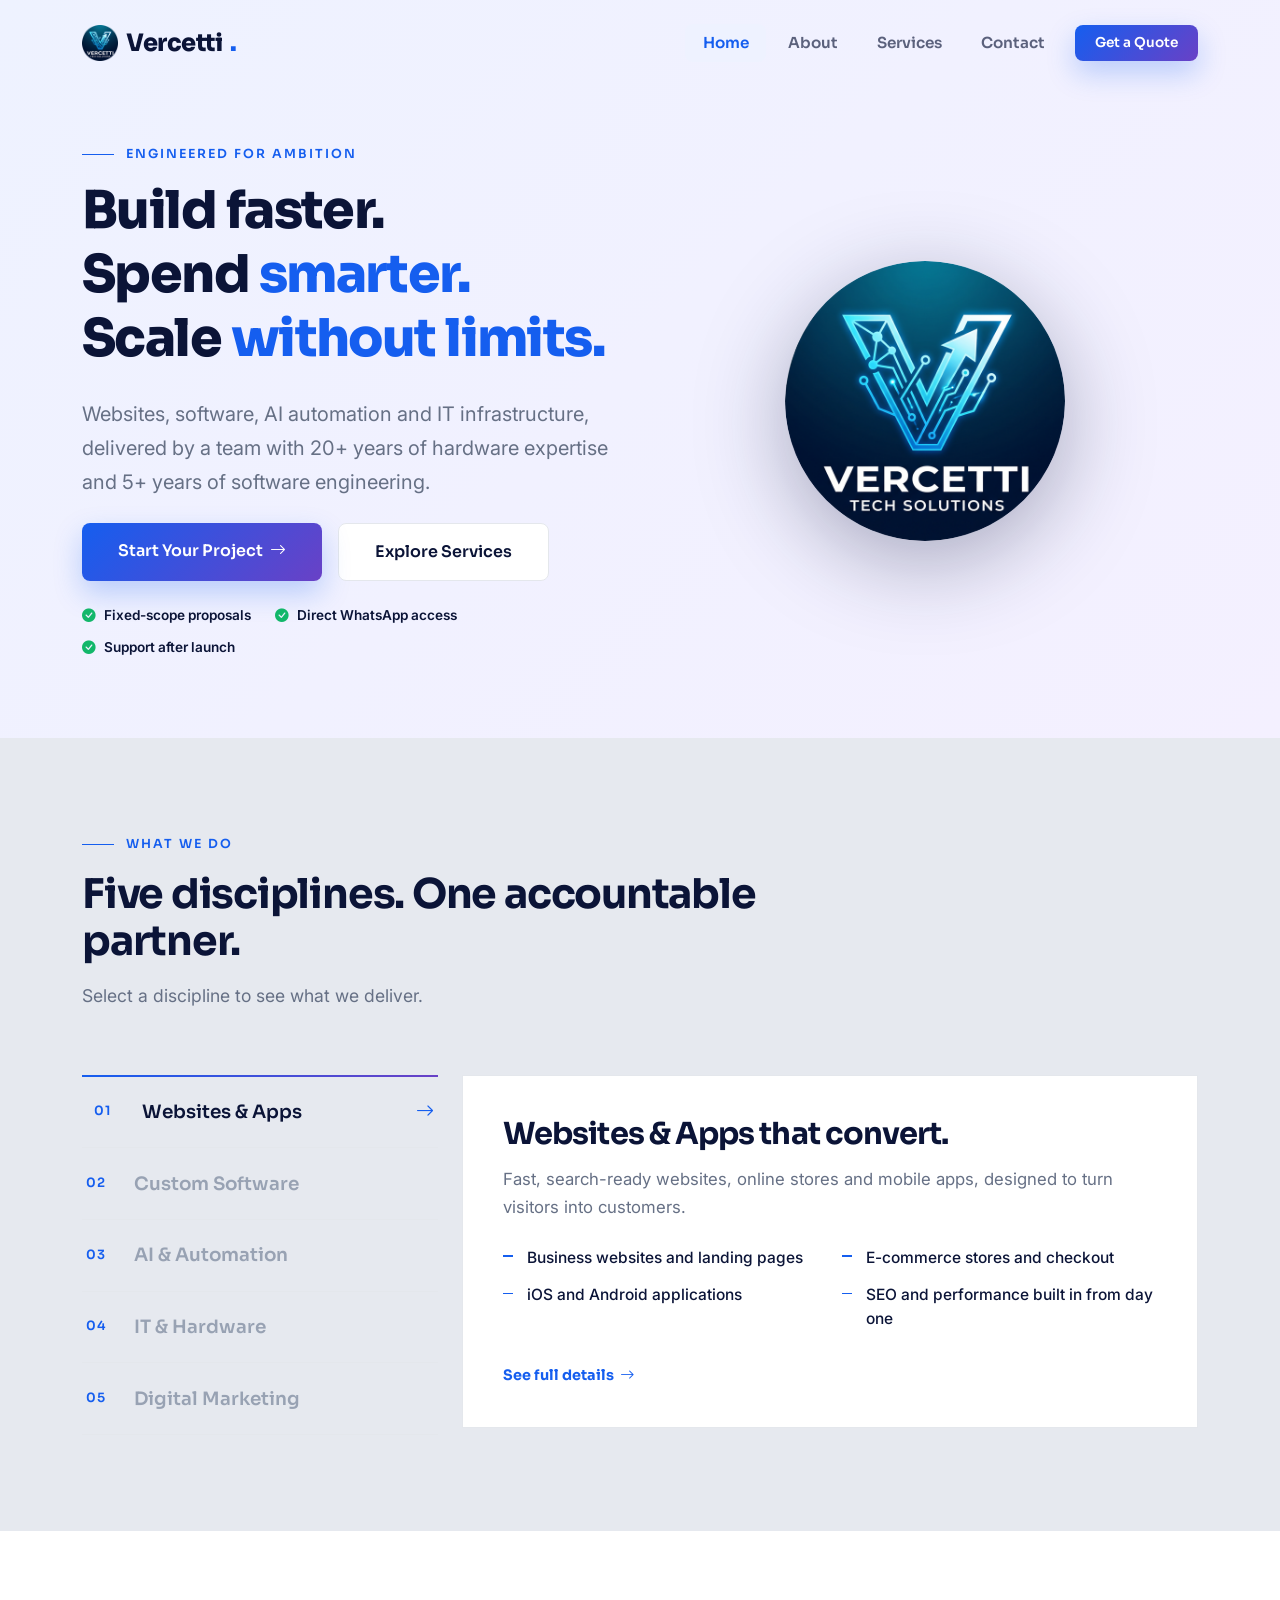
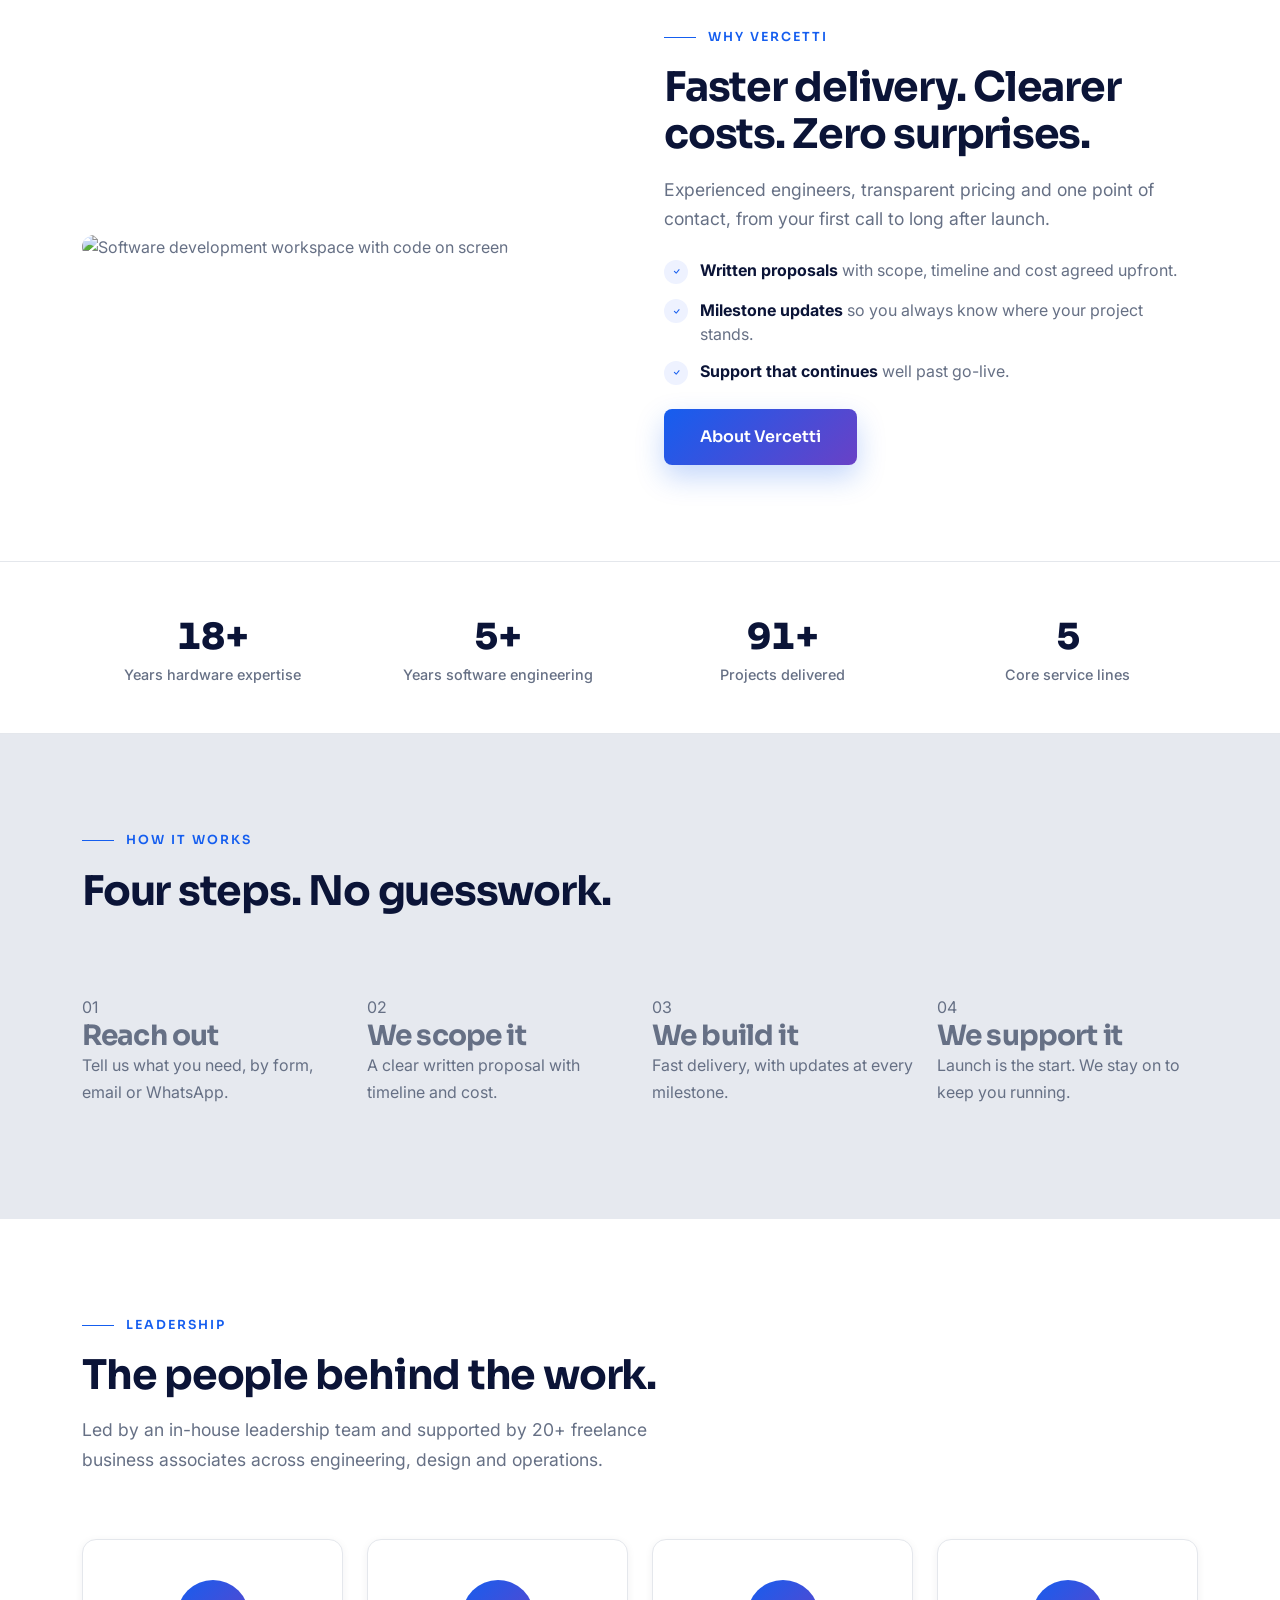
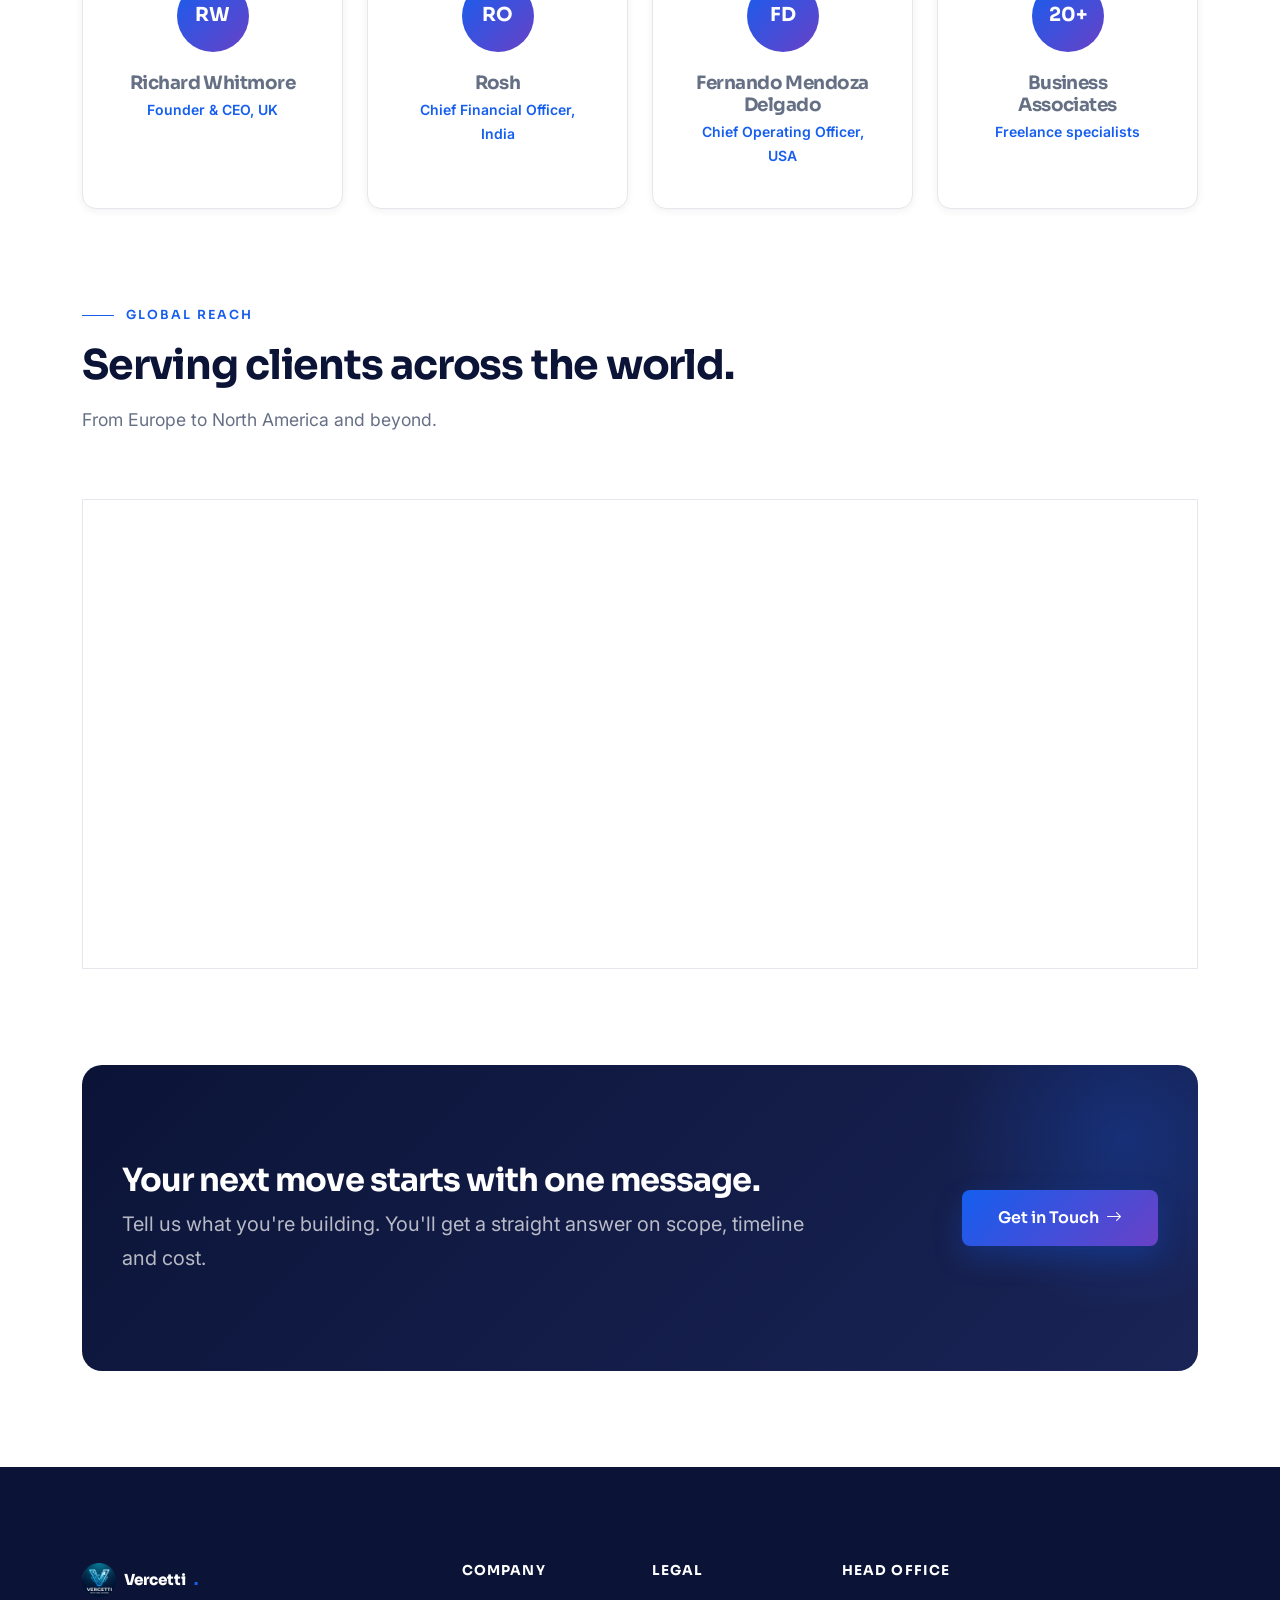
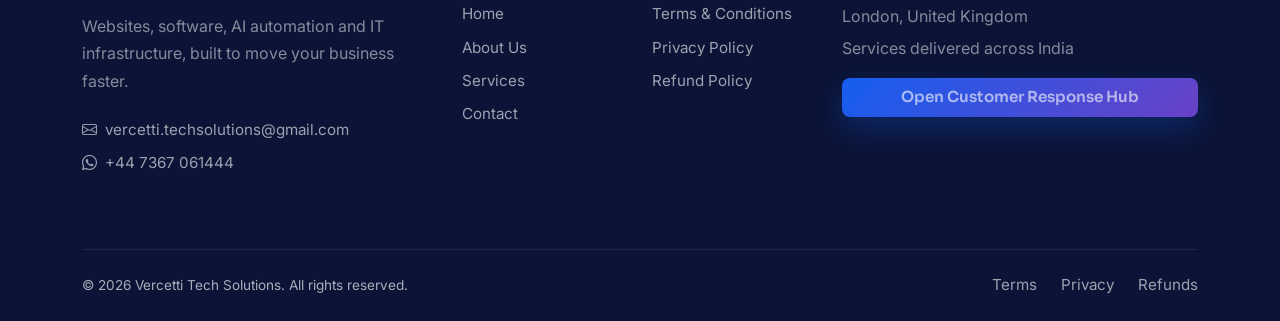
==== commit 561fde29: "Team wording as freelance business associates; mobile layout pass Co-Authored-By: Claude Haiku 5.5 <" ====
--- a/index.html
+++ b/index.html
@@ -287,7 +287,7 @@
         <div class="col-lg-8 reveal">
           <p class="kicker">Leadership</p>
           <h2 class="section-title">The people behind the work.</h2>
-          <p class="section-subtitle mb-0">A team of 20+ specialists across engineering, design and operations.</p>
+          <p class="section-subtitle mb-0">Led by an in-house leadership team and supported by 20+ freelance business associates across engineering, design and operations.</p>
         </div>
       </div>
       <div class="row g-4">
@@ -314,9 +314,9 @@
         </div>
         <div class="col-md-6 col-lg-3 reveal">
           <div class="card-premium text-center">
-            <div class="team-avatar">+20</div>
-            <h3 class="card-title mb-1">Core Team</h3>
-            <p class="small text-primary-custom fw-semibold mb-0">Engineers, designers &amp; specialists</p>
+            <div class="team-avatar">20+</div>
+            <h3 class="card-title mb-1">Business Associates</h3>
+            <p class="small text-primary-custom fw-semibold mb-0">Freelance specialists</p>
           </div>
         </div>
       </div>
--- a/css/premium.css
+++ b/css/premium.css
@@ -248,6 +248,35 @@
 }
 .btn-shine:hover::before { left: 130%; }
 
+/* ---------- Mobile layout ---------- */
+@media (max-width: 991.98px) {
+  .hero { padding-top: 7rem; padding-bottom: 3.5rem; }
+  .brand-mark-wrap { max-width: 320px; margin: 0 auto; }
+}
+@media (max-width: 767.98px) {
+  .section { padding-top: 3.5rem; padding-bottom: 3.5rem; }
+  .section-title { font-size: 1.75rem; }
+  .section-header { margin-bottom: 2rem; }
+  .hero-title { font-size: clamp(2rem, 9vw, 2.6rem); line-height: 1.12; }
+  .hero .btn-lg-custom { width: 100%; justify-content: center; }
+  .expertise-tab { padding: 1rem 0.25rem; font-size: 1rem; }
+  .expertise-arrow { display: none; }
+  .expertise-lead { font-size: 1rem; }
+  .stat-number { font-size: 2rem; }
+  .cta-section { padding: 2rem 1.5rem; text-align: left; }
+  .cta-section h2 { font-size: 1.5rem; }
+  .cta-section .btn { width: 100%; }
+  .team-avatar { width: 60px; height: 60px; font-size: 1rem; }
+  #world-map { height: 260px; }
+  .map-wrap { padding: 0.75rem; }
+  .footer-nexora { padding-top: 3rem; }
+}
+@media (max-width: 575.98px) {
+  .hero-title .line > span { white-space: normal; }
+  .kicker { font-size: 0.72rem; }
+  .btn { padding: 0.7rem 1.25rem; }
+}
+
 /* ---------- Respect reduced motion ---------- */
 @media (prefers-reduced-motion: reduce) {
   #intro { animation-duration: 0.01s; animation-delay: 0s; }
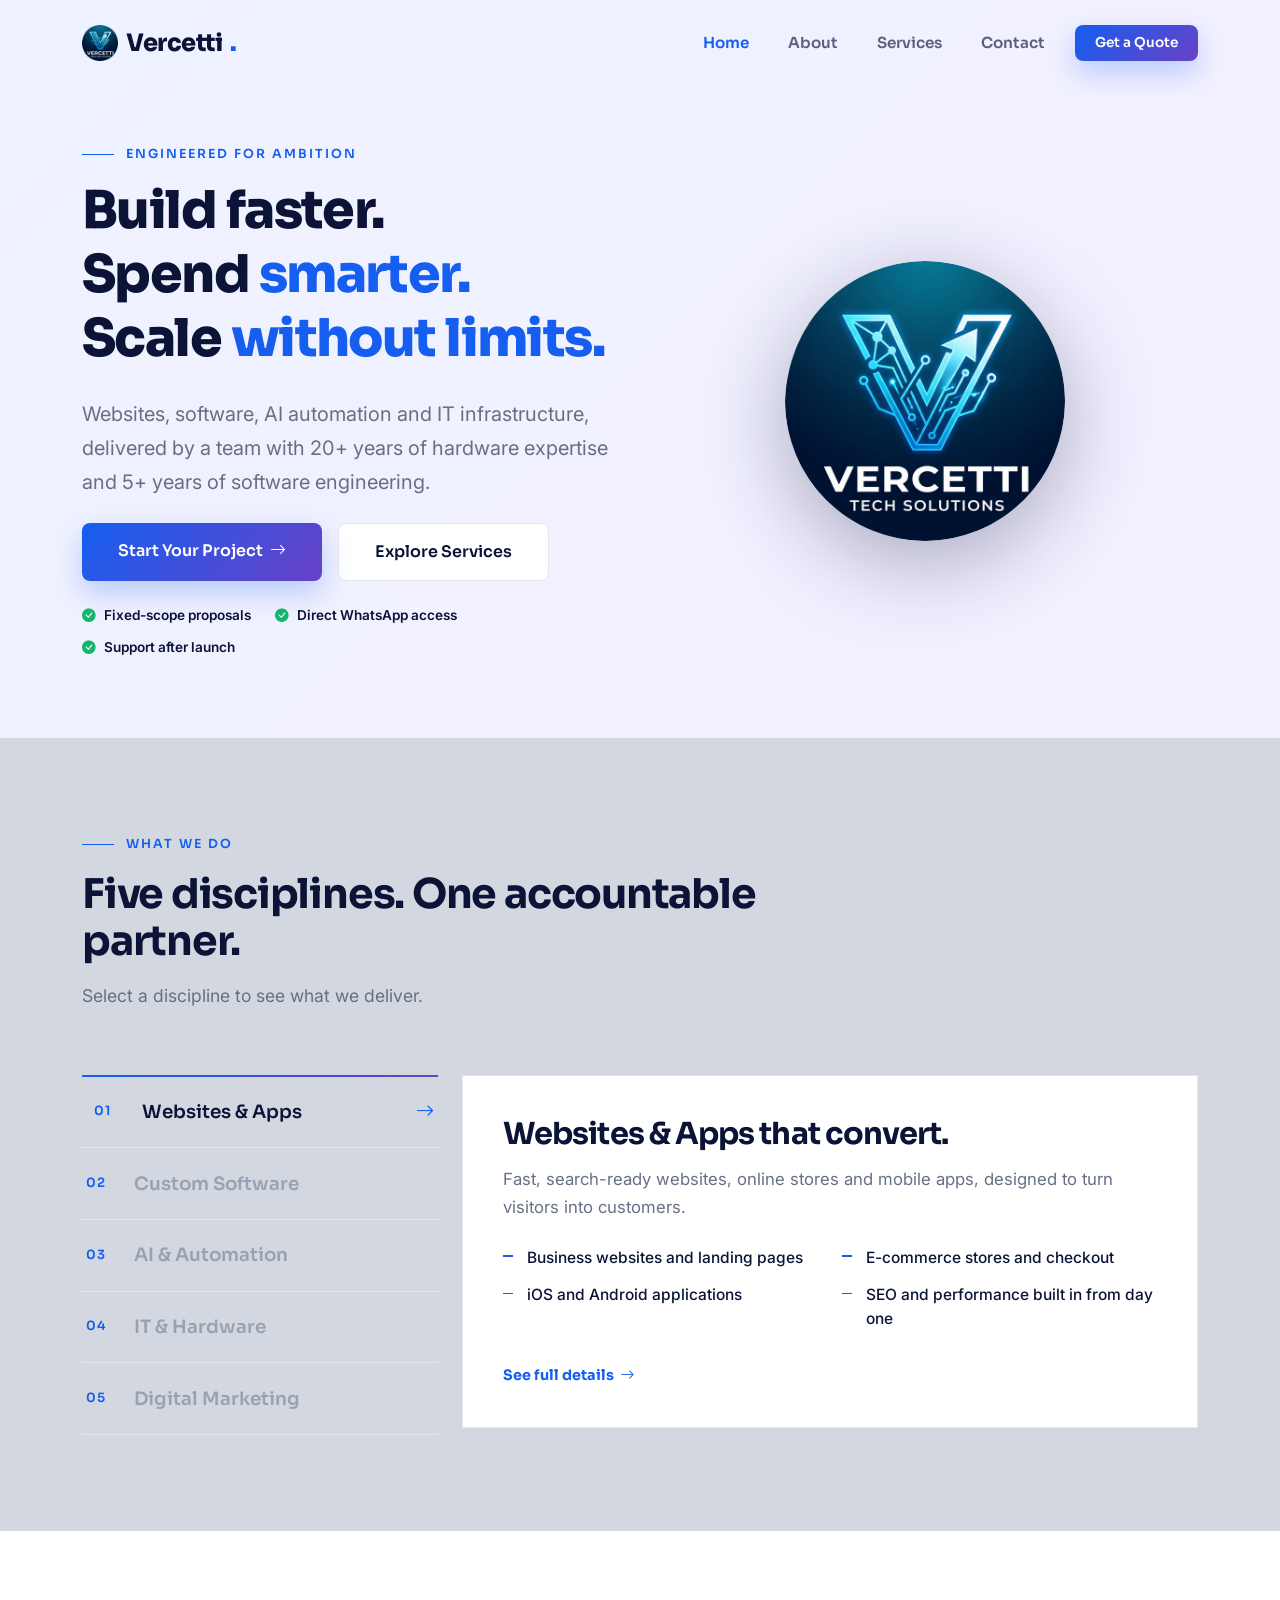
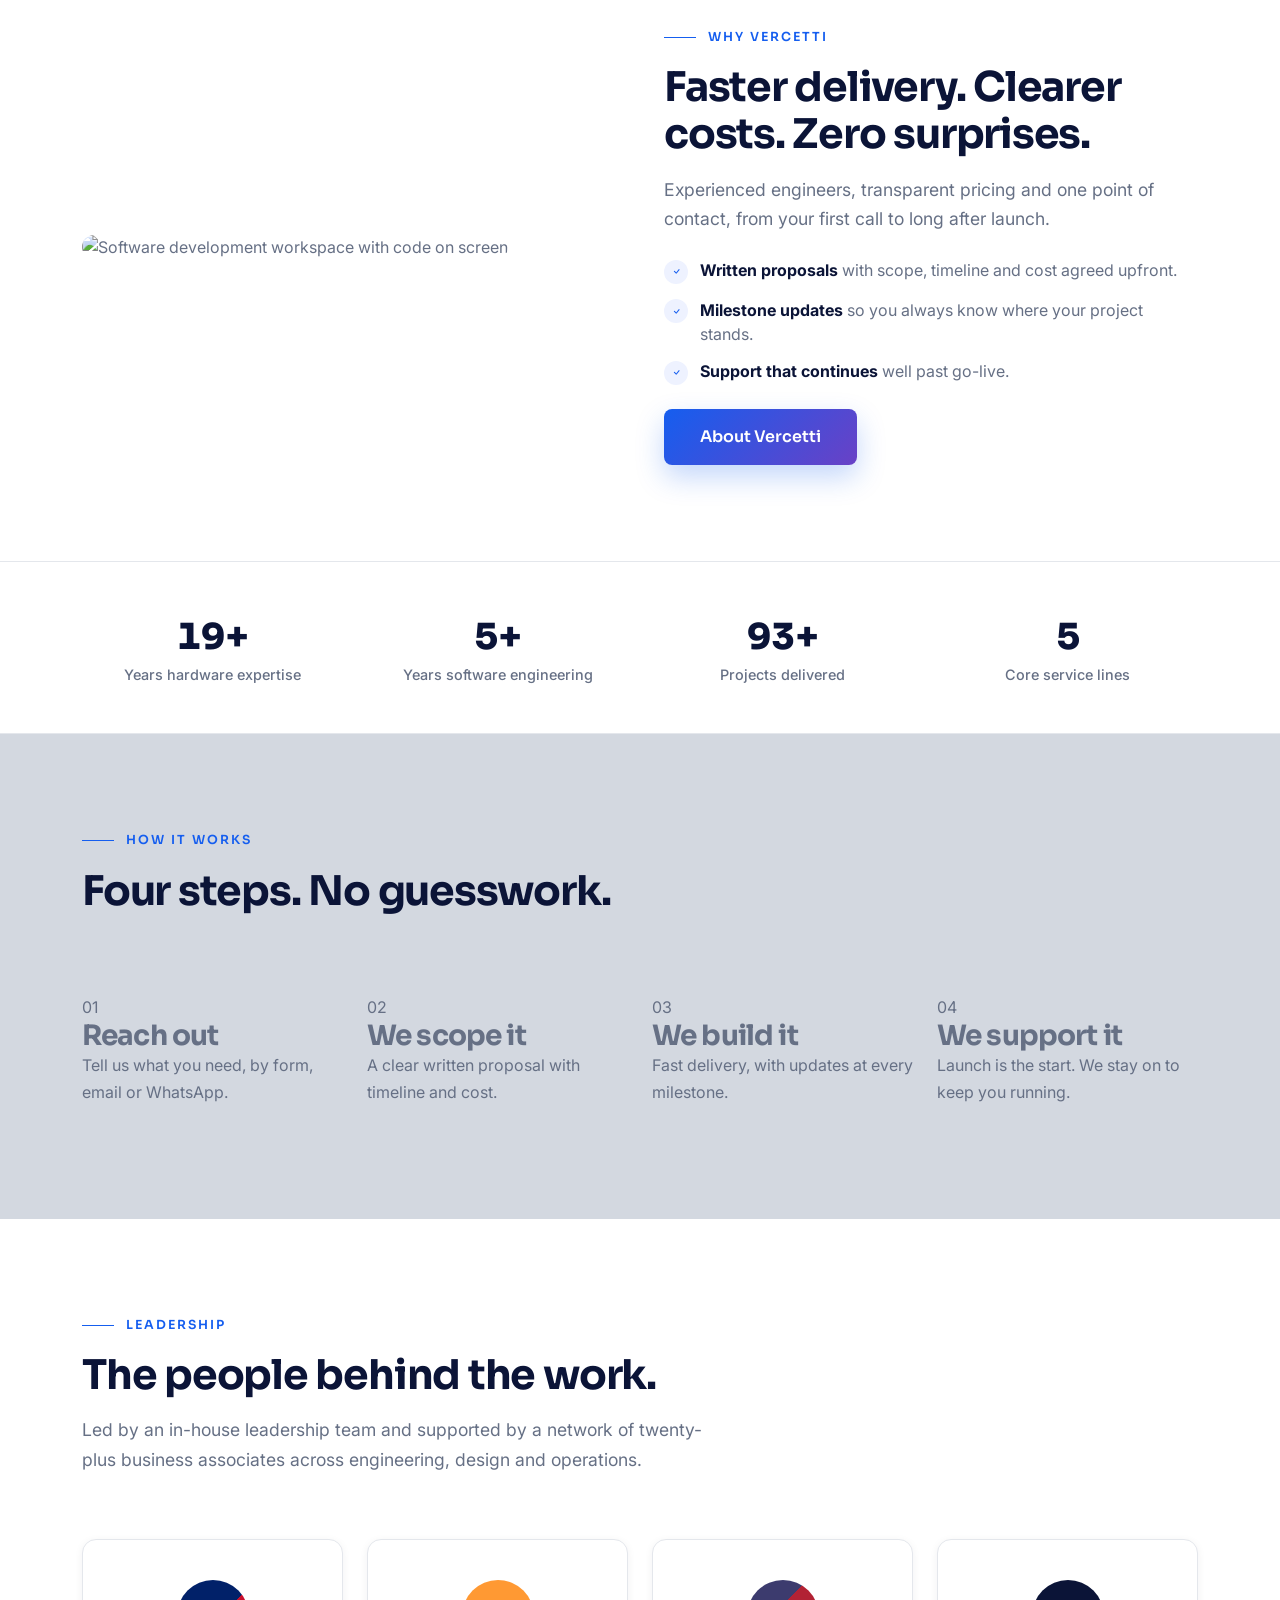
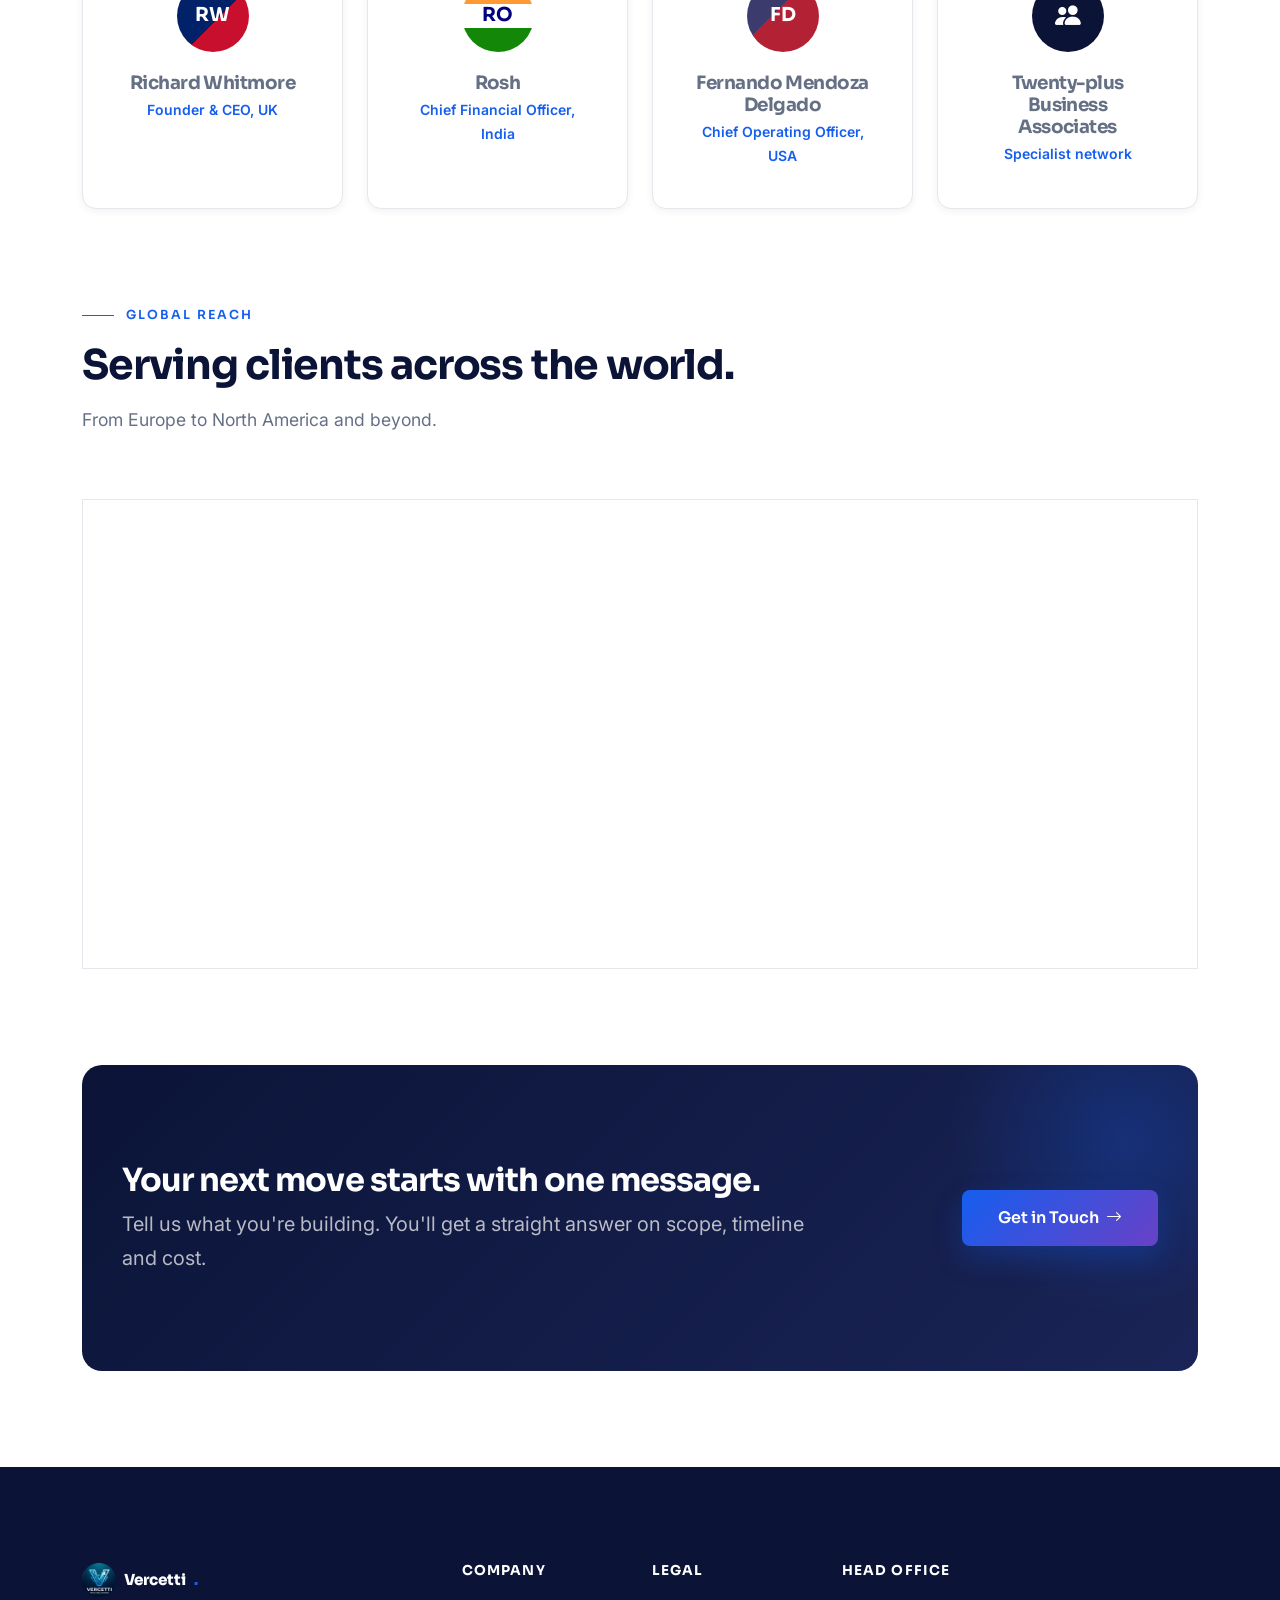
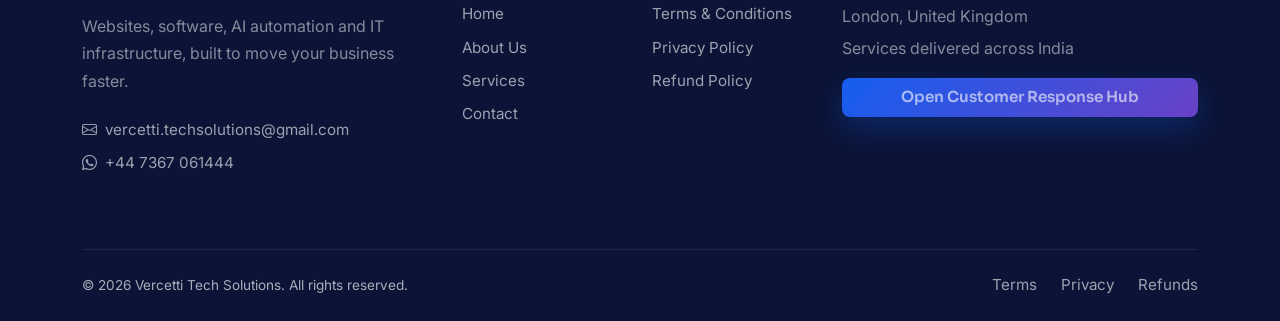
==== commit a3ca9a35: "Flag-coloured leadership avatars, European map dots, greyer sections Co-Authored-By: Claude Haiku 5." ====
--- a/index.html
+++ b/index.html
@@ -287,36 +287,36 @@
         <div class="col-lg-8 reveal">
           <p class="kicker">Leadership</p>
           <h2 class="section-title">The people behind the work.</h2>
-          <p class="section-subtitle mb-0">Led by an in-house leadership team and supported by 20+ freelance business associates across engineering, design and operations.</p>
+          <p class="section-subtitle mb-0">Led by an in-house leadership team and supported by a network of twenty-plus business associates across engineering, design and operations.</p>
         </div>
       </div>
       <div class="row g-4">
         <div class="col-md-6 col-lg-3 reveal">
           <div class="card-premium text-center">
-            <div class="team-avatar">RW</div>
+            <div class="team-avatar team-uk">RW</div>
             <h3 class="card-title mb-1">Richard Whitmore</h3>
             <p class="small text-primary-custom fw-semibold mb-0">Founder &amp; CEO, UK</p>
           </div>
         </div>
         <div class="col-md-6 col-lg-3 reveal">
           <div class="card-premium text-center">
-            <div class="team-avatar">RO</div>
+            <div class="team-avatar team-in">RO</div>
             <h3 class="card-title mb-1">Rosh</h3>
             <p class="small text-primary-custom fw-semibold mb-0">Chief Financial Officer, India</p>
           </div>
         </div>
         <div class="col-md-6 col-lg-3 reveal">
           <div class="card-premium text-center">
-            <div class="team-avatar">FD</div>
+            <div class="team-avatar team-us">FD</div>
             <h3 class="card-title mb-1">Fernando Mendoza Delgado</h3>
             <p class="small text-primary-custom fw-semibold mb-0">Chief Operating Officer, USA</p>
           </div>
         </div>
         <div class="col-md-6 col-lg-3 reveal">
           <div class="card-premium text-center">
-            <div class="team-avatar">20+</div>
-            <h3 class="card-title mb-1">Business Associates</h3>
-            <p class="small text-primary-custom fw-semibold mb-0">Freelance specialists</p>
+            <div class="team-avatar team-assoc"><i class="bi bi-people-fill"></i></div>
+            <h3 class="card-title mb-1">Twenty-plus Business Associates</h3>
+            <p class="small text-primary-custom fw-semibold mb-0">Specialist network</p>
           </div>
         </div>
       </div>
@@ -424,7 +424,21 @@
             { name: 'Mexico', coords: [19.4, -99.1] },
             { name: 'Australia', coords: [-33.9, 151.2] },
             { name: 'Japan', coords: [35.7, 139.7] },
-            { name: 'Brazil', coords: [-23.5, -46.6] }
+            { name: 'Brazil', coords: [-23.5, -46.6] },
+            { name: 'France', coords: [48.85, 2.35] },
+            { name: 'Spain', coords: [40.4, -3.7] },
+            { name: 'Italy', coords: [41.9, 12.5] },
+            { name: 'Netherlands', coords: [52.37, 4.9] },
+            { name: 'Belgium', coords: [50.85, 4.35] },
+            { name: 'Ireland', coords: [53.35, -6.26] },
+            { name: 'Portugal', coords: [38.72, -9.14] },
+            { name: 'Switzerland', coords: [46.95, 7.45] },
+            { name: 'Austria', coords: [48.2, 16.37] },
+            { name: 'Sweden', coords: [59.33, 18.07] },
+            { name: 'Norway', coords: [59.9, 10.75] },
+            { name: 'Denmark', coords: [55.68, 12.57] },
+            { name: 'Poland', coords: [52.23, 21.01] },
+            { name: 'Greece', coords: [37.98, 23.73] }
           ]
         });
       }
--- a/css/premium.css
+++ b/css/premium.css
@@ -29,7 +29,7 @@
 }
 
 /* ---------- Half white, half grey rhythm ---------- */
-.bg-soft { background-color: #E6E9EF !important; }
+.bg-soft { background-color: #D3D8E0 !important; }
 .expertise-panels { background: #FFFFFF; }
 
 /* ---------- Team avatars ---------- */
@@ -47,6 +47,12 @@
   font-size: 1.2rem;
   border-radius: 50%;
 }
+
+/* ---------- Flag-coloured avatars ---------- */
+.team-uk { background: linear-gradient(135deg, #012169 0%, #012169 55%, #C8102E 55%, #C8102E 100%); }
+.team-in { background: linear-gradient(180deg, #FF9933 0%, #FF9933 33%, #FFFFFF 33%, #FFFFFF 66%, #138808 66%, #138808 100%); color: #000080; }
+.team-us { background: linear-gradient(135deg, #3C3B6E 0%, #3C3B6E 42%, #B22234 42%, #B22234 100%); }
+.team-assoc { background: var(--n-navy); font-size: 1.6rem; }
 
 /* ---------- Map ---------- */
 .map-wrap {
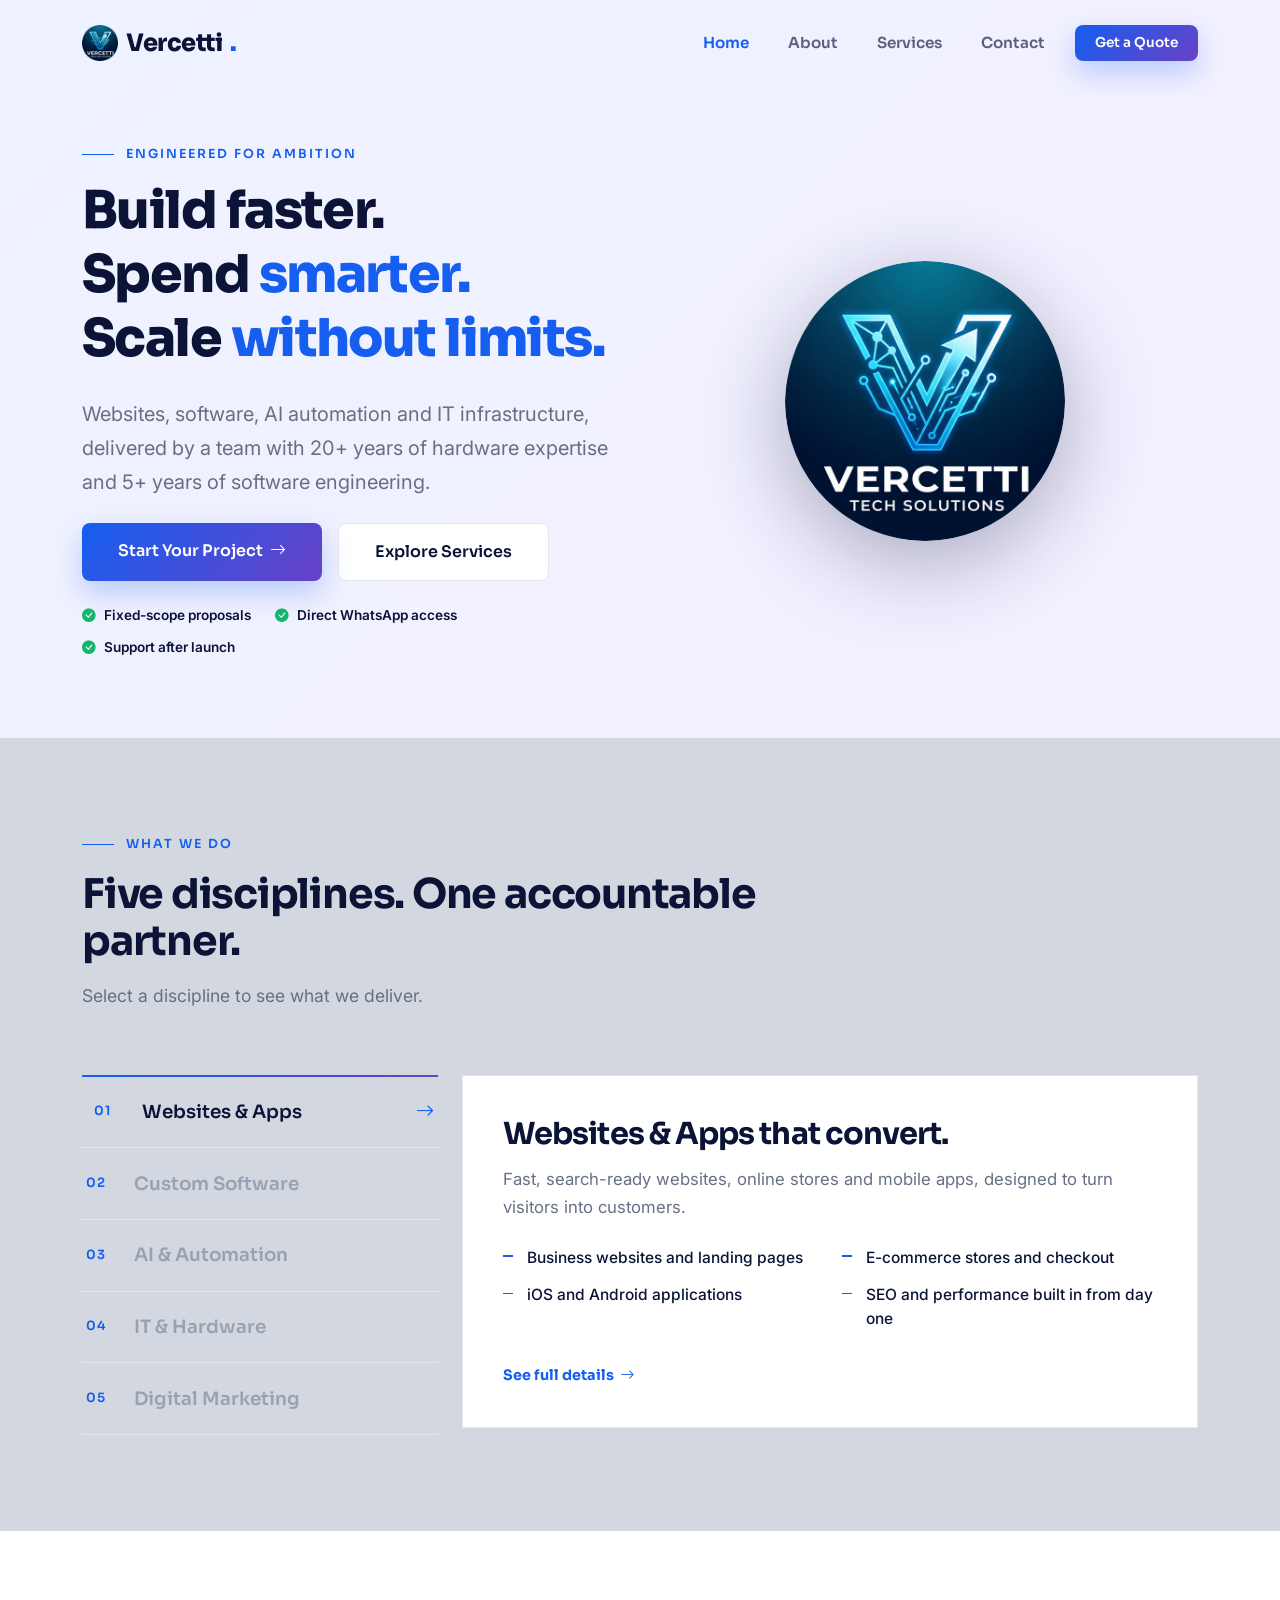
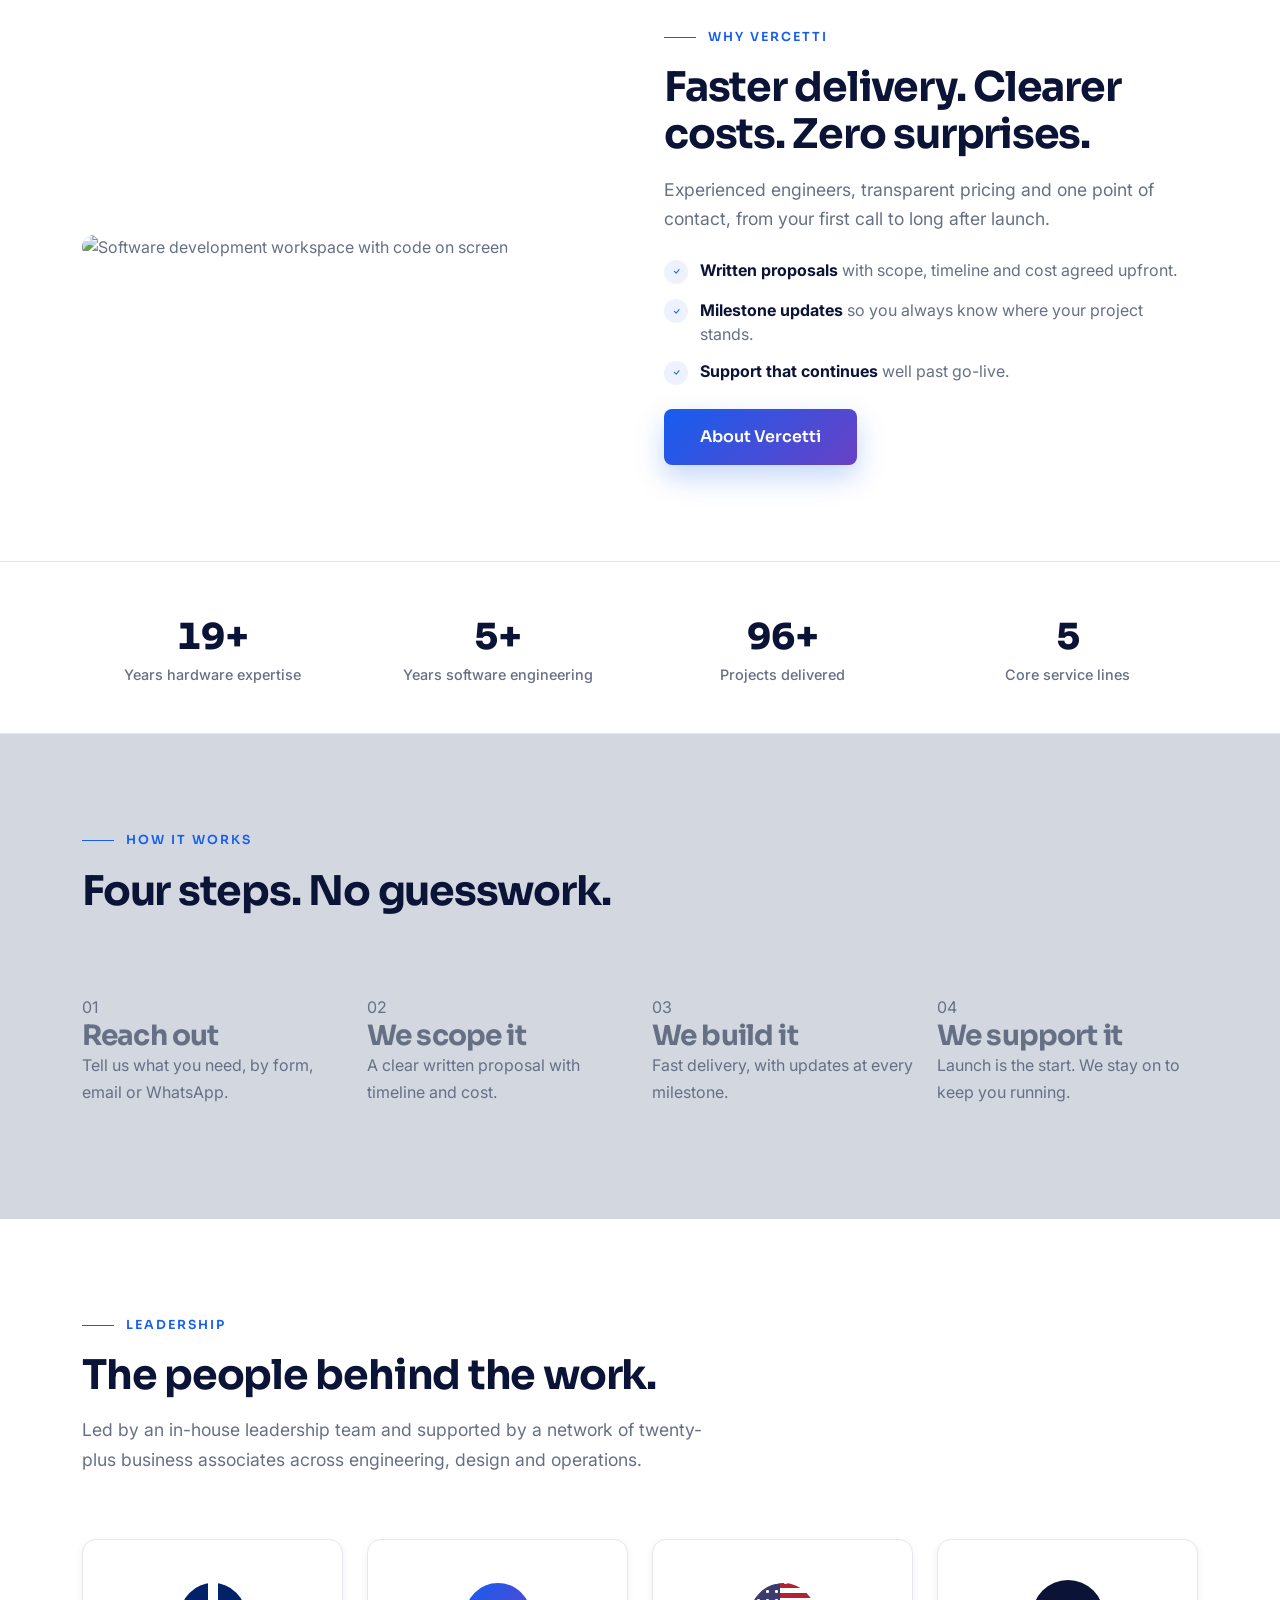
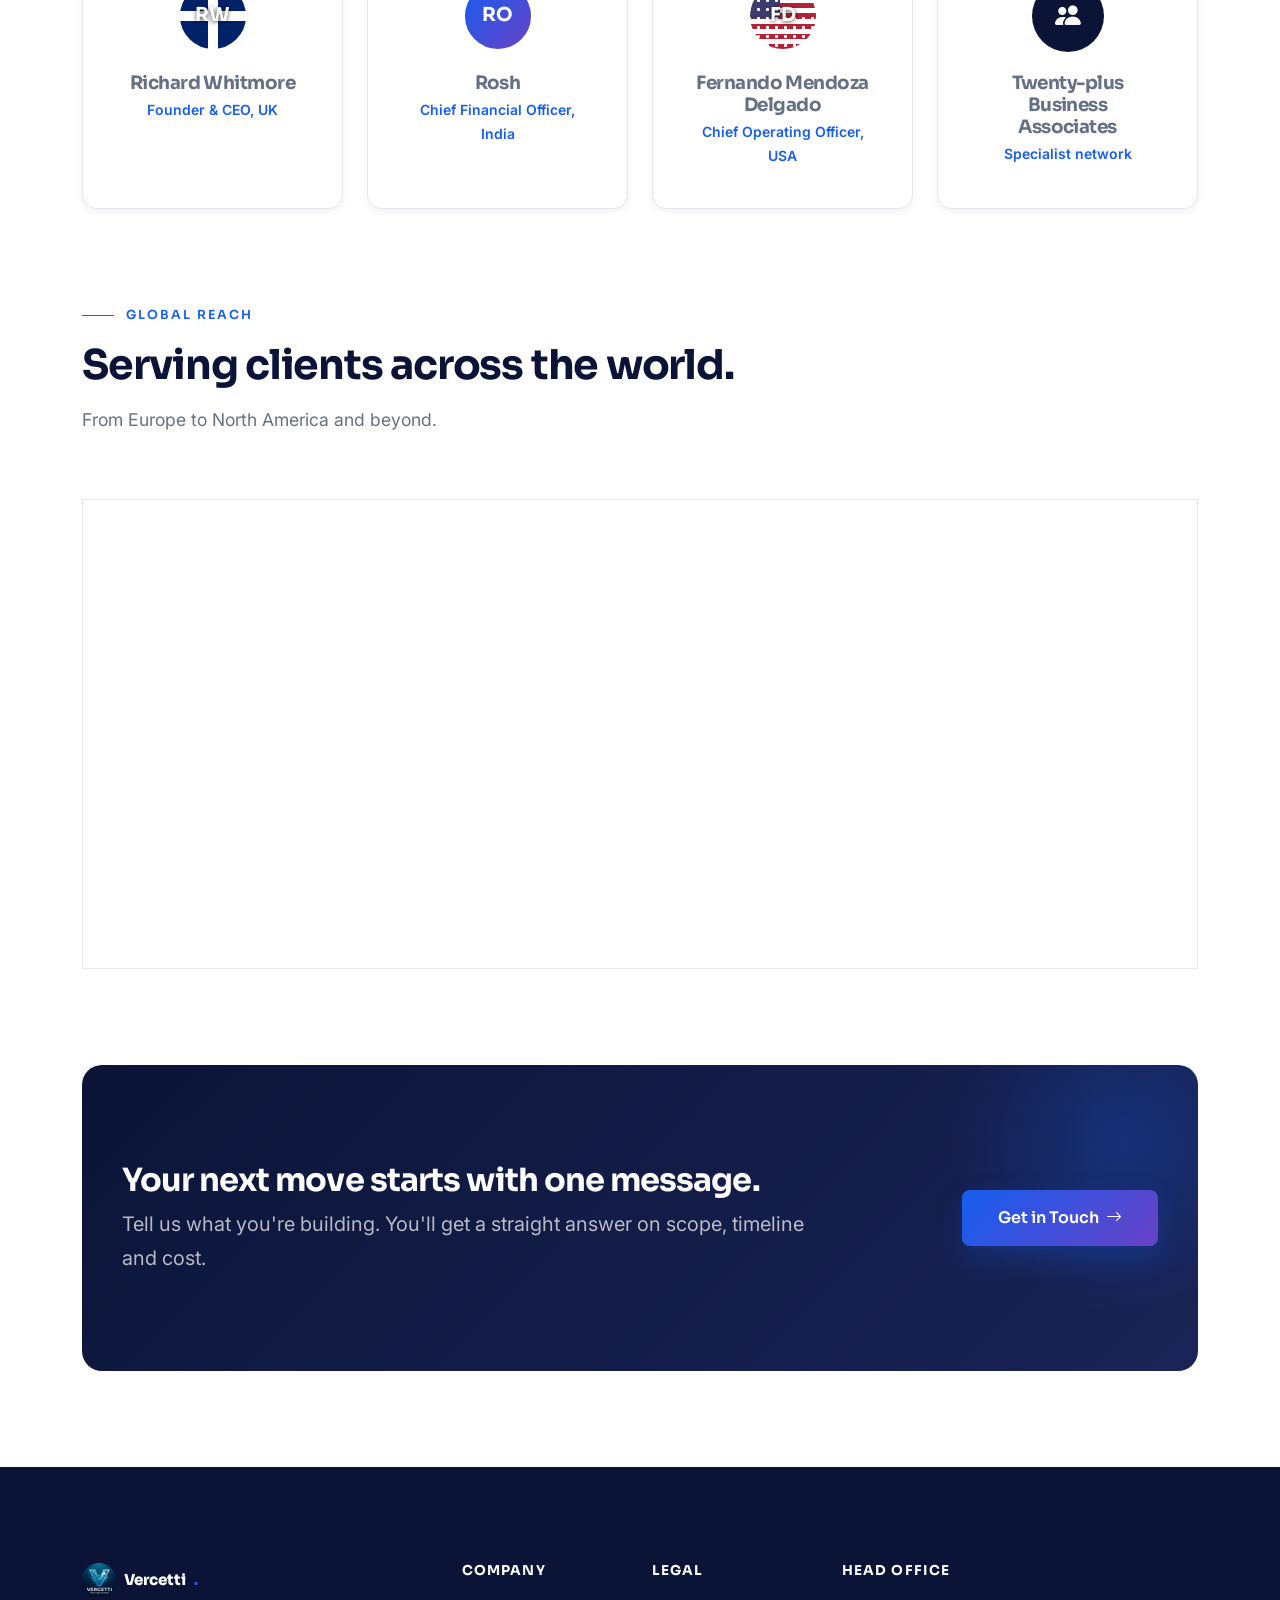
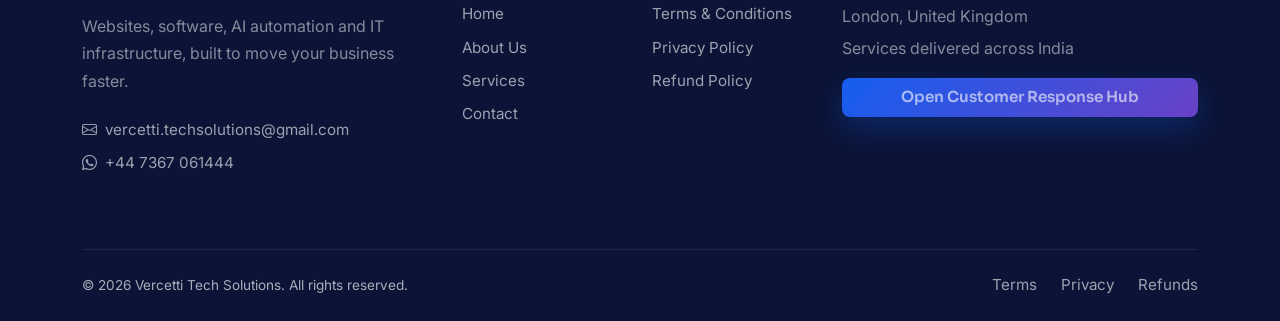
==== commit dfd45523: "Map: add Canada, Russia and Abu Dhabi; proper UK and US flag avatars Co-Authored-By: Claude Haiku 5." ====
--- a/index.html
+++ b/index.html
@@ -438,7 +438,10 @@
             { name: 'Norway', coords: [59.9, 10.75] },
             { name: 'Denmark', coords: [55.68, 12.57] },
             { name: 'Poland', coords: [52.23, 21.01] },
-            { name: 'Greece', coords: [37.98, 23.73] }
+            { name: 'Greece', coords: [37.98, 23.73] },
+            { name: 'Russia', coords: [55.75, 37.62] },
+            { name: 'Canada', coords: [43.65, -79.38] },
+            { name: 'Abu Dhabi, UAE', coords: [24.45, 54.38] }
           ]
         });
       }
--- a/css/premium.css
+++ b/css/premium.css
@@ -49,9 +49,27 @@
 }
 
 /* ---------- Flag-coloured avatars ---------- */
-.team-uk { background: linear-gradient(135deg, #012169 0%, #012169 55%, #C8102E 55%, #C8102E 100%); }
-.team-in { background: linear-gradient(180deg, #FF9933 0%, #FF9933 33%, #FFFFFF 33%, #FFFFFF 66%, #138808 66%, #138808 100%); color: #000080; }
-.team-us { background: linear-gradient(135deg, #3C3B6E 0%, #3C3B6E 42%, #B22234 42%, #B22234 100%); }
+/* Union Jack: blue field, white saltire, red saltire */
+.team-uk {
+  background:
+    linear-gradient(to right, transparent 42%, #FFFFFF 42%, #FFFFFF 58%, transparent 58%) center / 100% 100% no-repeat,
+    linear-gradient(to bottom, transparent 42%, #FFFFFF 42%, #FFFFFF 58%, transparent 58%) center / 100% 100% no-repeat,
+    linear-gradient(to right, transparent 46%, #C8102E 46%, #C8102E 54%, transparent 54%) center / 100% 100% no-repeat,
+    linear-gradient(to bottom, transparent 46%, #C8102E 46%, #C8102E 54%, transparent 54%) center / 100% 100% no-repeat,
+    #012169;
+  border: 3px solid #FFFFFF;
+  text-shadow: 0 1px 4px rgba(0, 0, 0, 0.7);
+}
+/* Stars and stripes: blue canton with stars, red and white stripes */
+.team-us {
+  background:
+    radial-gradient(circle, #FFFFFF 1.3px, transparent 1.7px) 4px 4px / 9px 9px,
+    linear-gradient(#3C3B6E, #3C3B6E) 0 0 / 46% 54% no-repeat,
+    repeating-linear-gradient(to bottom, #B22234 0 7.7%, #FFFFFF 7.7% 15.4%);
+  border: 3px solid #FFFFFF;
+  text-shadow: 0 1px 4px rgba(0, 0, 0, 0.7);
+}
+.team-in { border: 3px solid #FFFFFF; }
 .team-assoc { background: var(--n-navy); font-size: 1.6rem; }
 
 /* ---------- Map ---------- */
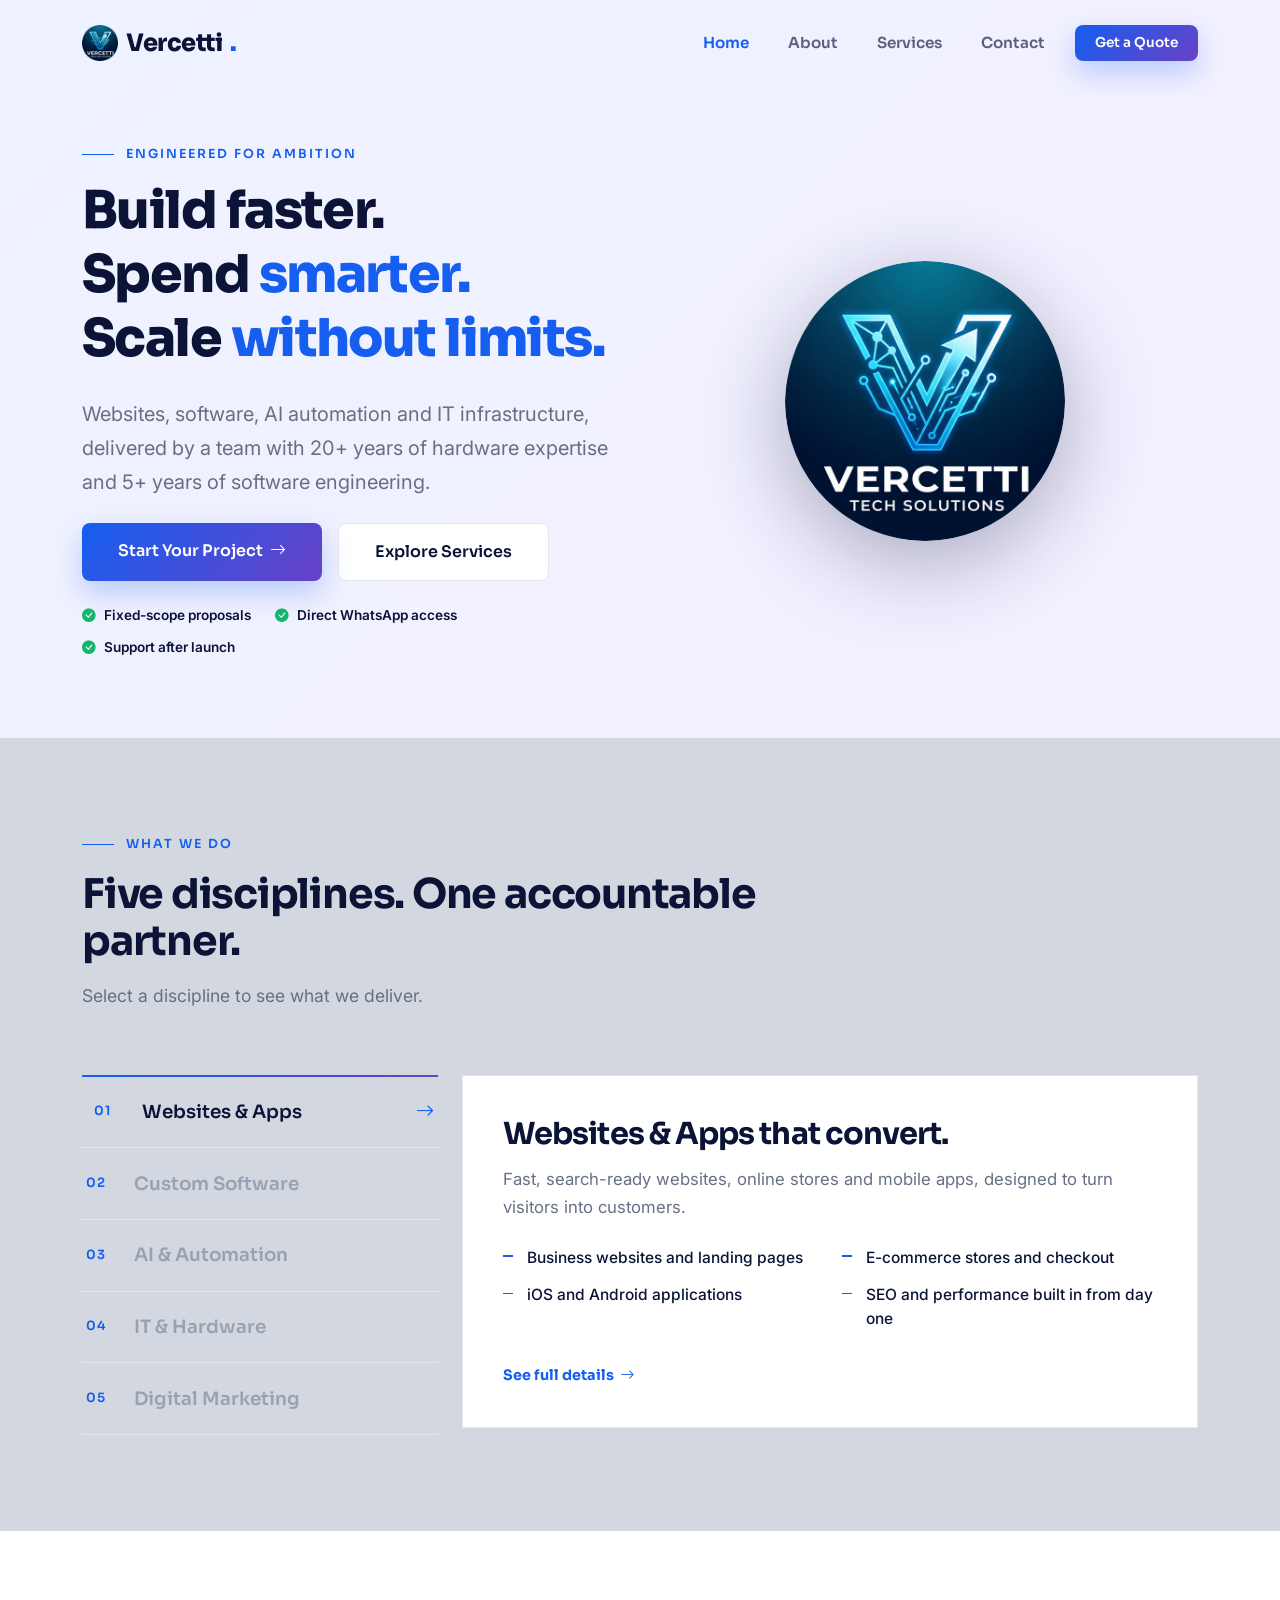
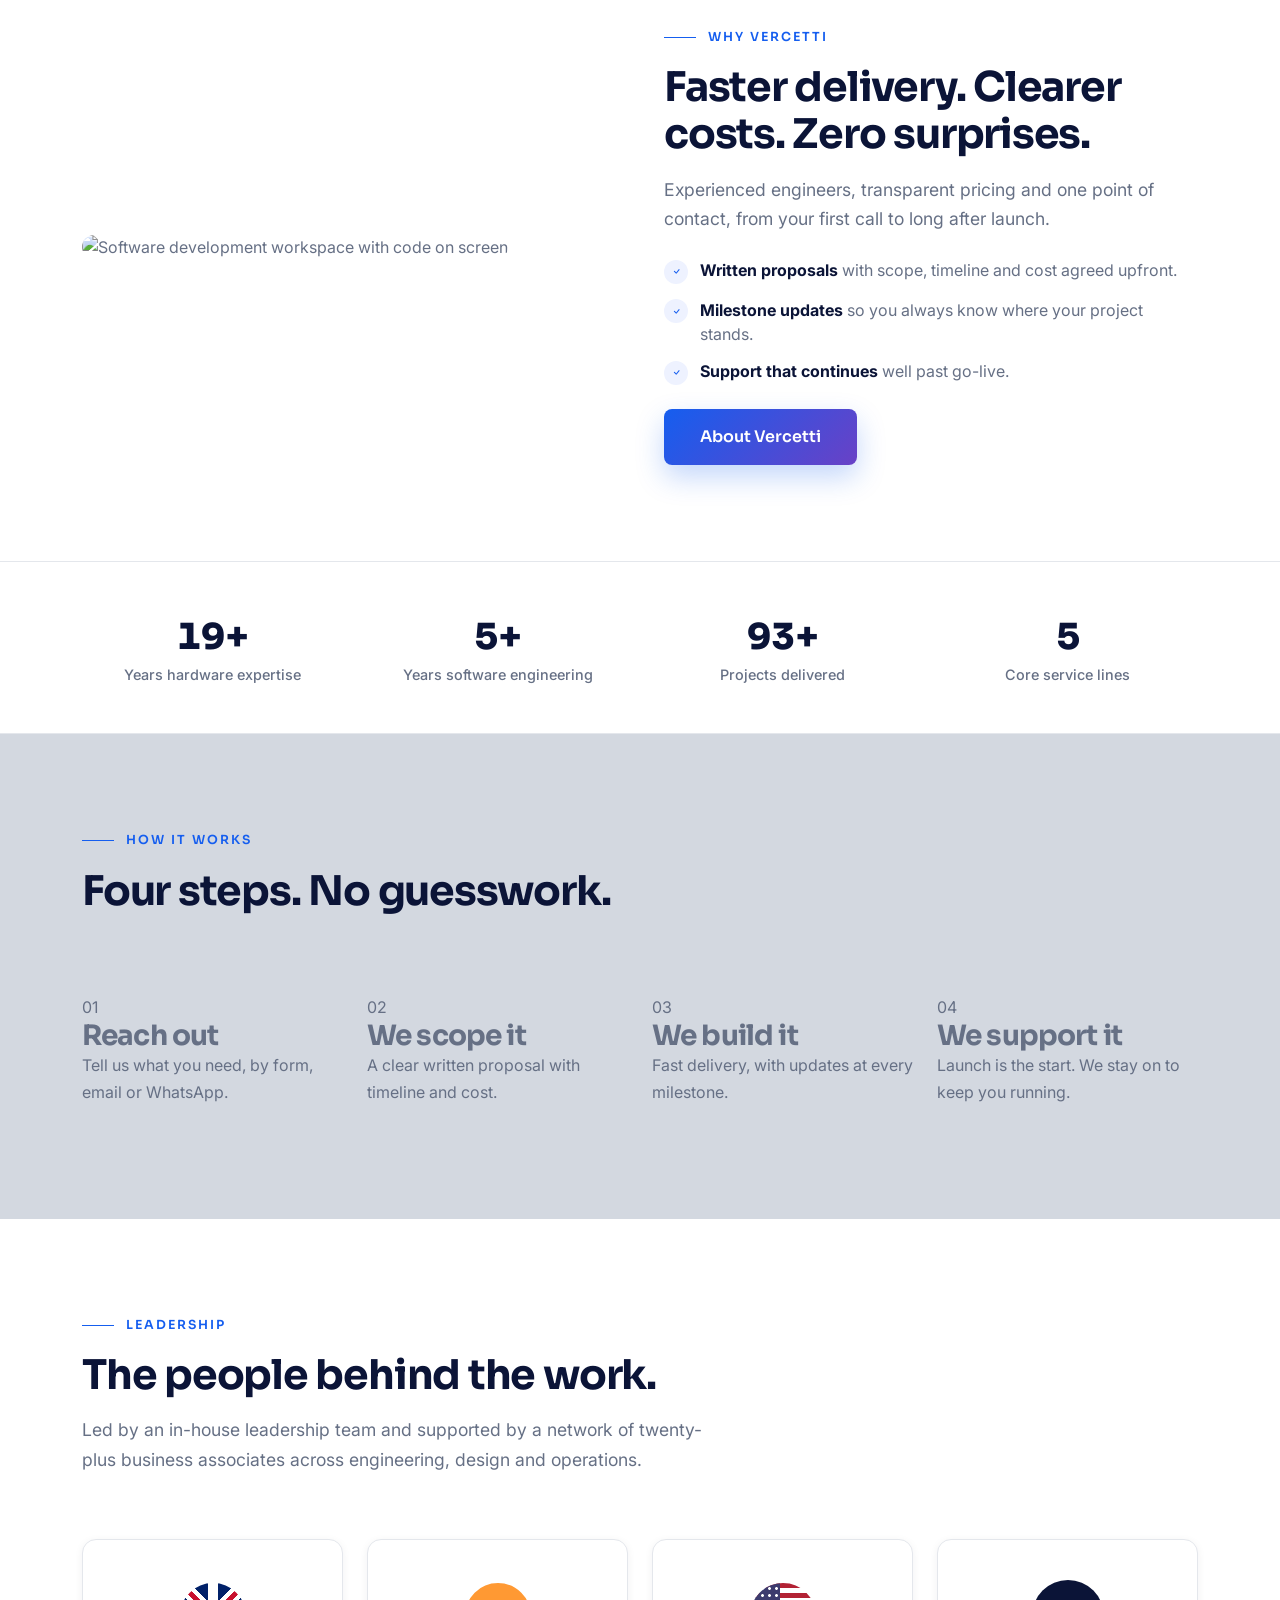
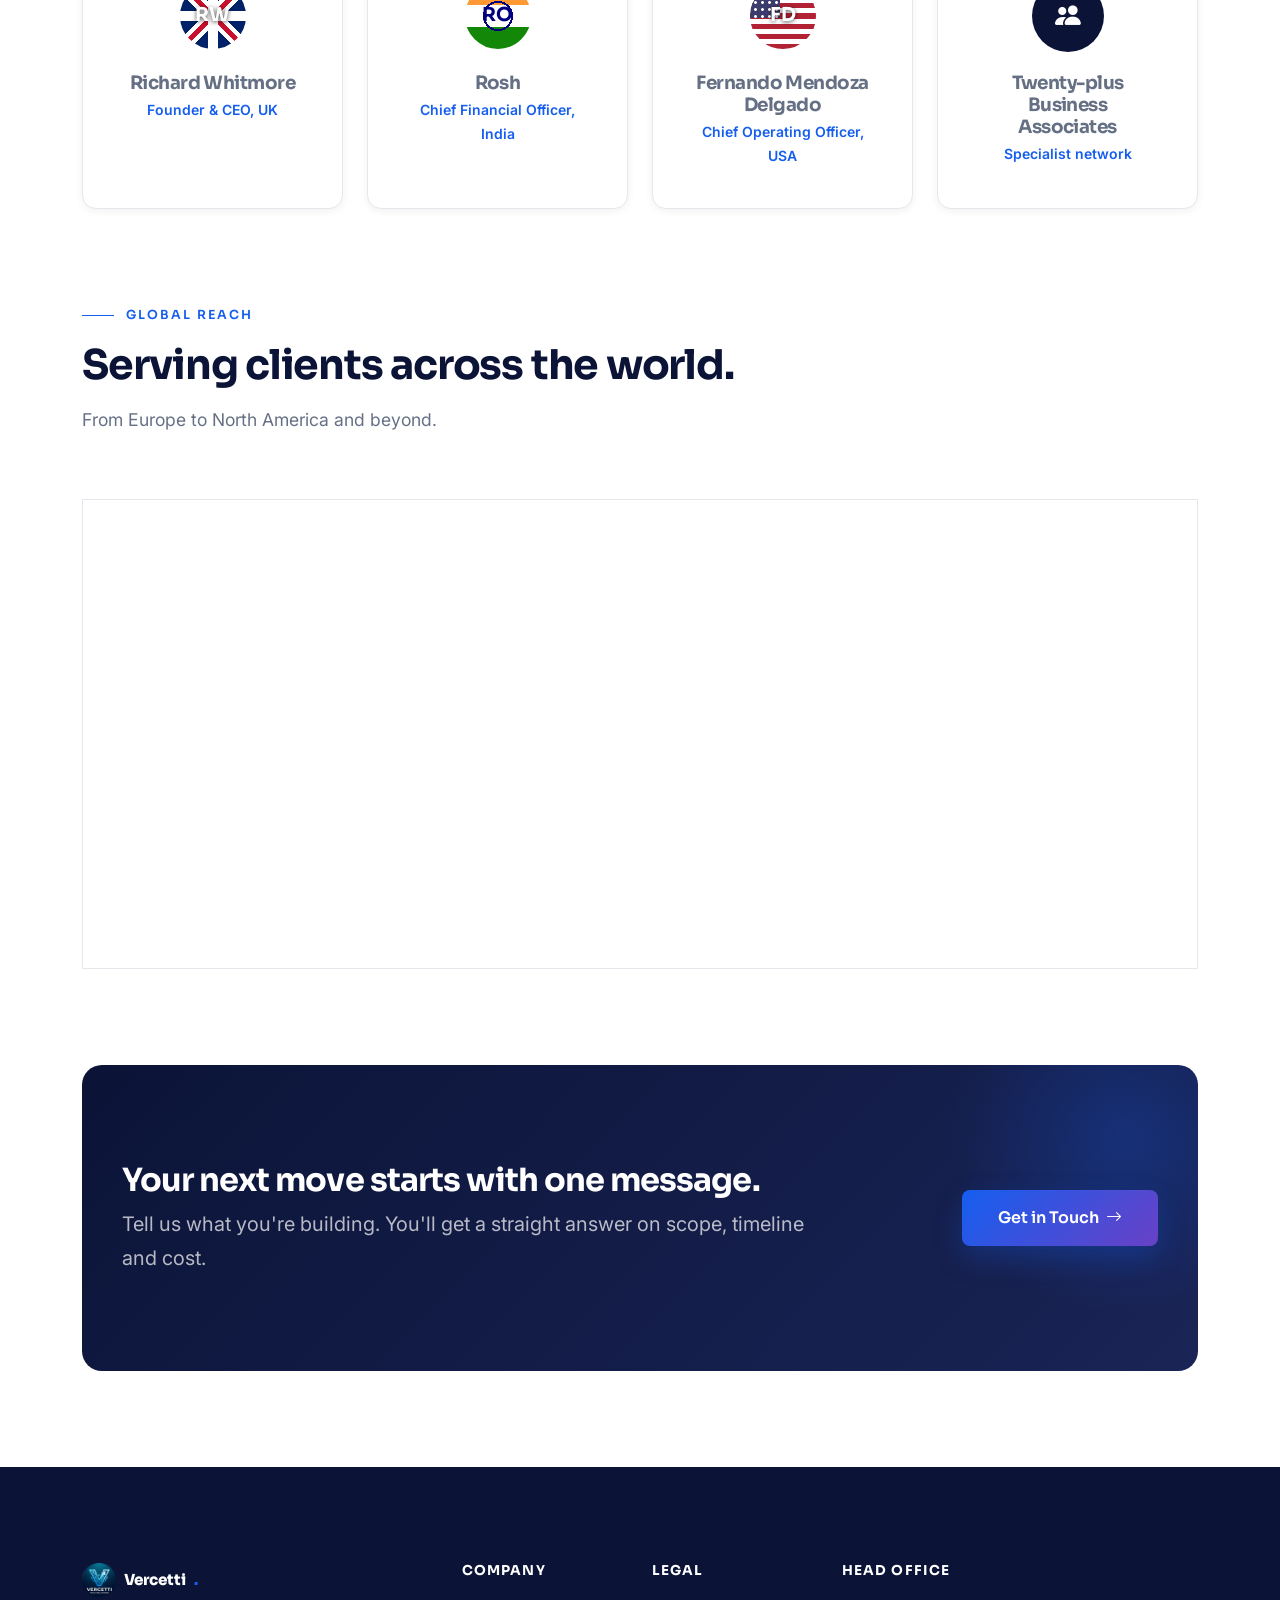
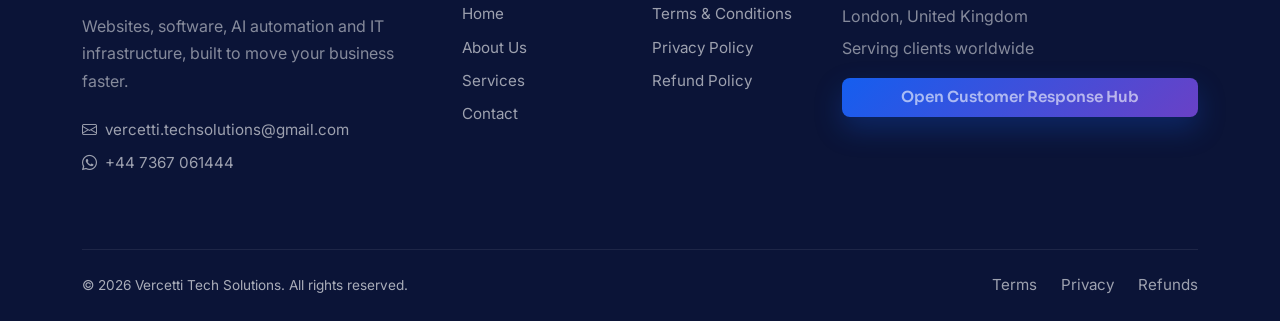
==== commit 3cacbfff: "Service area: serving clients worldwide instead of India-only wording Co-Authored-By: Claude Haiku 5" ====
--- a/index.html
+++ b/index.html
@@ -384,7 +384,7 @@
         <div class="col-lg-4 col-md-6">
           <h6>Head Office</h6>
           <p class="text-white-50 mb-1">London, United Kingdom</p>
-          <p class="text-white-50 mb-3">Services delivered across India</p>
+          <p class="text-white-50 mb-3">Serving clients worldwide</p>
           <a href="https://forms.gle/BJgJJaCgZ5CM1GcP6" target="_blank" rel="noopener" class="btn btn-primary btn-sm-custom">Open Customer Response Hub</a>
         </div>
       </div>
--- a/css/custom.css
+++ b/css/custom.css
@@ -981,3 +981,35 @@
 @media (max-width: 767.98px) {
   .legal-toc ol { columns: 1; }
 }
+
+/* =====================================================
+   MOBILE MENU — solid full-screen sheet on every page
+   ===================================================== */
+@media (max-width: 991.98px) {
+  .navbar-nexora.menu-open,
+  .navbar-nexora:has(.navbar-collapse.show),
+  .navbar-nexora:has(.navbar-collapse.collapsing) {
+    background: #FFFFFF !important;
+    backdrop-filter: none !important;
+    box-shadow: none;
+    min-height: 100vh;
+    min-height: 100dvh;
+    align-items: flex-start;
+    transition: none;
+  }
+  .navbar-nexora .navbar-collapse {
+    background: #FFFFFF;
+    margin-top: 1.5rem;
+    padding: 0.5rem 0 1.25rem;
+    border-top: 1px solid var(--n-border);
+  }
+  .navbar-nexora .navbar-nav .nav-link {
+    padding: 0.8rem 1rem !important;
+    font-size: 1.35rem;
+    opacity: 1;
+    border-bottom: 1px solid var(--n-border);
+    border-radius: 0;
+    background: transparent !important;
+  }
+  body.menu-lock { overflow: hidden; }
+}
--- a/css/premium.css
+++ b/css/premium.css
@@ -56,20 +56,45 @@
     linear-gradient(to bottom, transparent 42%, #FFFFFF 42%, #FFFFFF 58%, transparent 58%) center / 100% 100% no-repeat,
     linear-gradient(to right, transparent 46%, #C8102E 46%, #C8102E 54%, transparent 54%) center / 100% 100% no-repeat,
     linear-gradient(to bottom, transparent 46%, #C8102E 46%, #C8102E 54%, transparent 54%) center / 100% 100% no-repeat,
+    linear-gradient(45deg, transparent 47%, #C8102E 47%, #C8102E 53%, transparent 53%),
+    linear-gradient(-45deg, transparent 47%, #C8102E 47%, #C8102E 53%, transparent 53%),
+    linear-gradient(45deg, transparent 43%, #FFFFFF 43%, #FFFFFF 57%, transparent 57%),
+    linear-gradient(-45deg, transparent 43%, #FFFFFF 43%, #FFFFFF 57%, transparent 57%),
     #012169;
   border: 3px solid #FFFFFF;
   text-shadow: 0 1px 4px rgba(0, 0, 0, 0.7);
 }
 /* Stars and stripes: blue canton with stars, red and white stripes */
 .team-us {
-  background:
-    radial-gradient(circle, #FFFFFF 1.3px, transparent 1.7px) 4px 4px / 9px 9px,
-    linear-gradient(#3C3B6E, #3C3B6E) 0 0 / 46% 54% no-repeat,
-    repeating-linear-gradient(to bottom, #B22234 0 7.7%, #FFFFFF 7.7% 15.4%);
+  position: relative;
+  overflow: hidden;
+  isolation: isolate;
+  background: repeating-linear-gradient(to bottom, #B22234 0 7.7%, #FFFFFF 7.7% 15.4%);
   border: 3px solid #FFFFFF;
   text-shadow: 0 1px 4px rgba(0, 0, 0, 0.7);
 }
-.team-in { border: 3px solid #FFFFFF; }
+/* Blue canton with stars, confined to the top-left corner */
+.team-us::before {
+  content: '';
+  position: absolute;
+  top: 0;
+  left: 0;
+  width: 46%;
+  height: 54%;
+  background:
+    radial-gradient(circle, #FFFFFF 1.2px, transparent 1.6px) 2px 2px / 7px 7px,
+    #3C3B6E;
+  z-index: -1;
+}
+
+/* Indian tricolour: saffron, white with navy chakra ring, green */
+.team-in {
+  background:
+    radial-gradient(circle, transparent 0 13px, #000080 13px 15px, transparent 15px),
+    linear-gradient(to bottom, #FF9933 0 33.3%, #FFFFFF 33.3% 66.6%, #138808 66.6% 100%);
+  color: #000080;
+  border: 3px solid #FFFFFF;
+}
 .team-assoc { background: var(--n-navy); font-size: 1.6rem; }
 
 /* ---------- Map ---------- */
@@ -274,6 +299,7 @@
 
 /* ---------- Mobile layout ---------- */
 @media (max-width: 991.98px) {
+  /* Mobile menu styles live in custom.css so every page shares them */
   .hero { padding-top: 7rem; padding-bottom: 3.5rem; }
   .brand-mark-wrap { max-width: 320px; margin: 0 auto; }
 }
